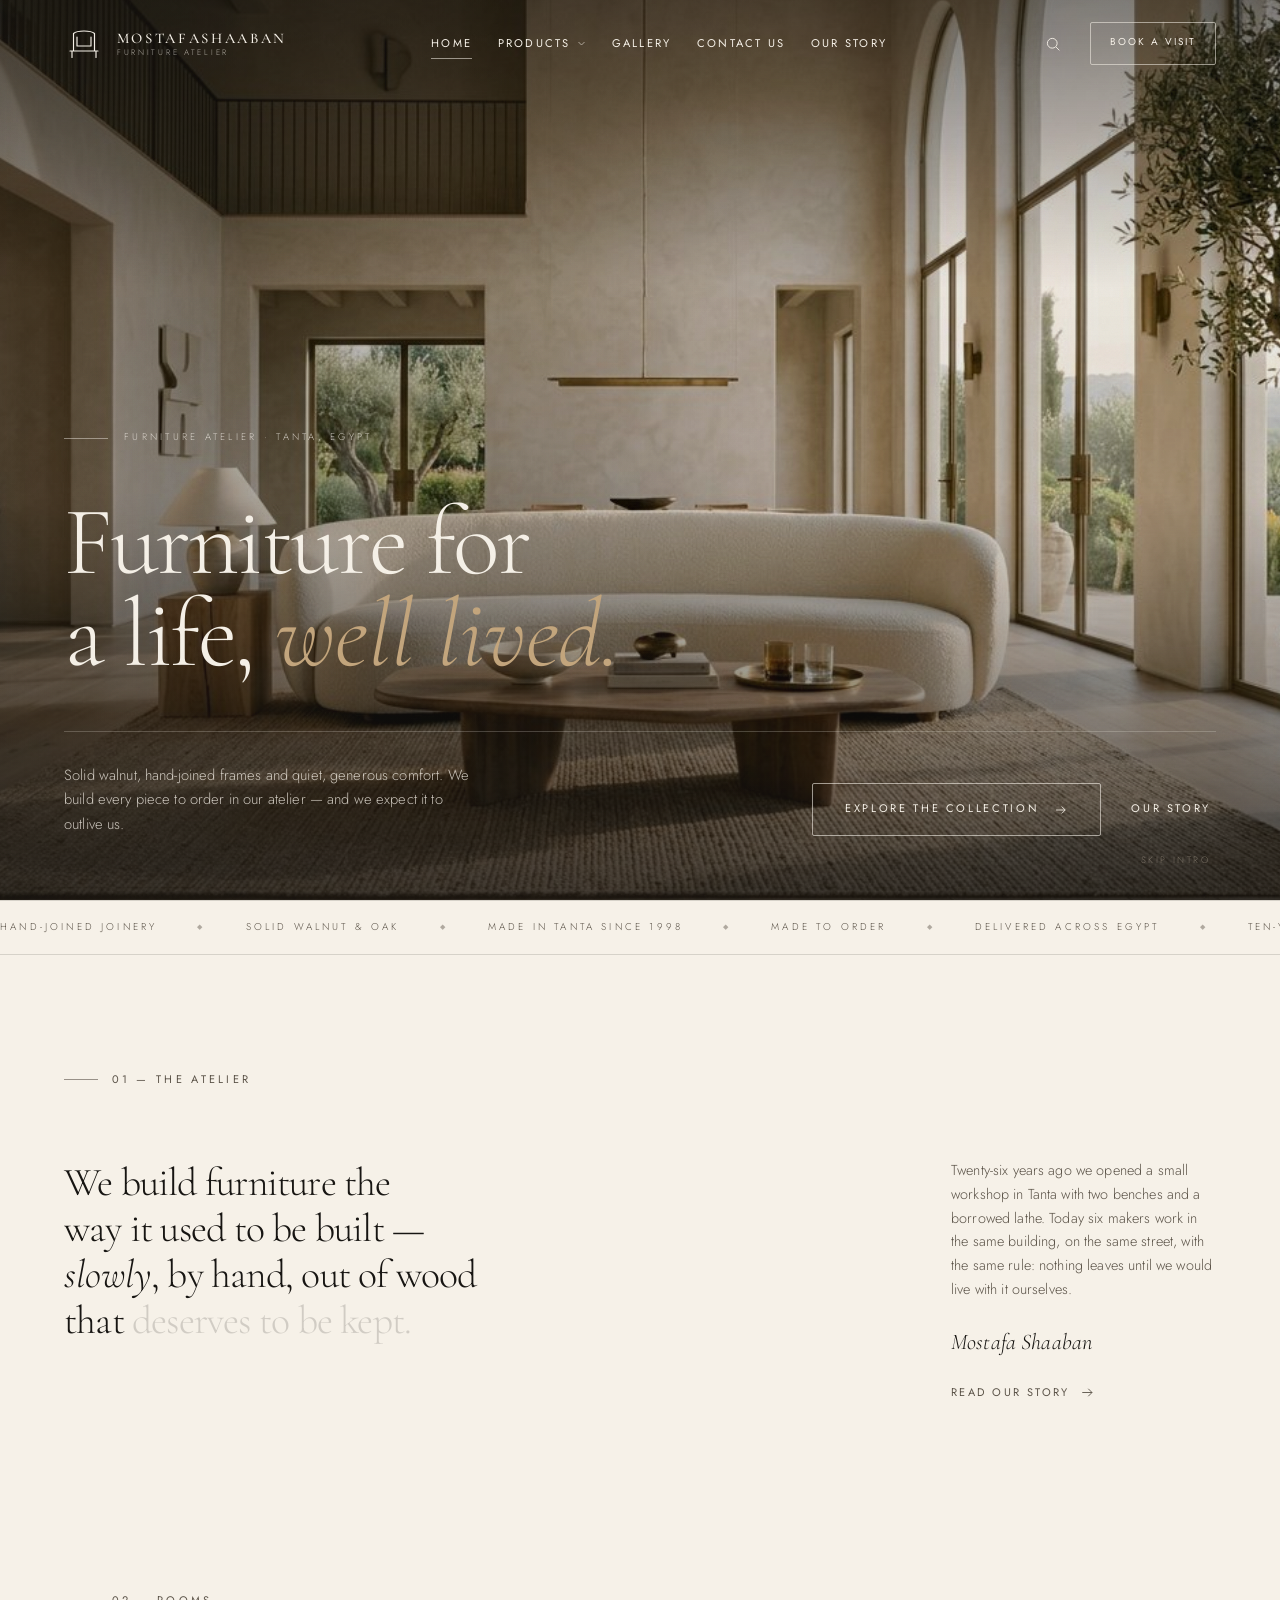
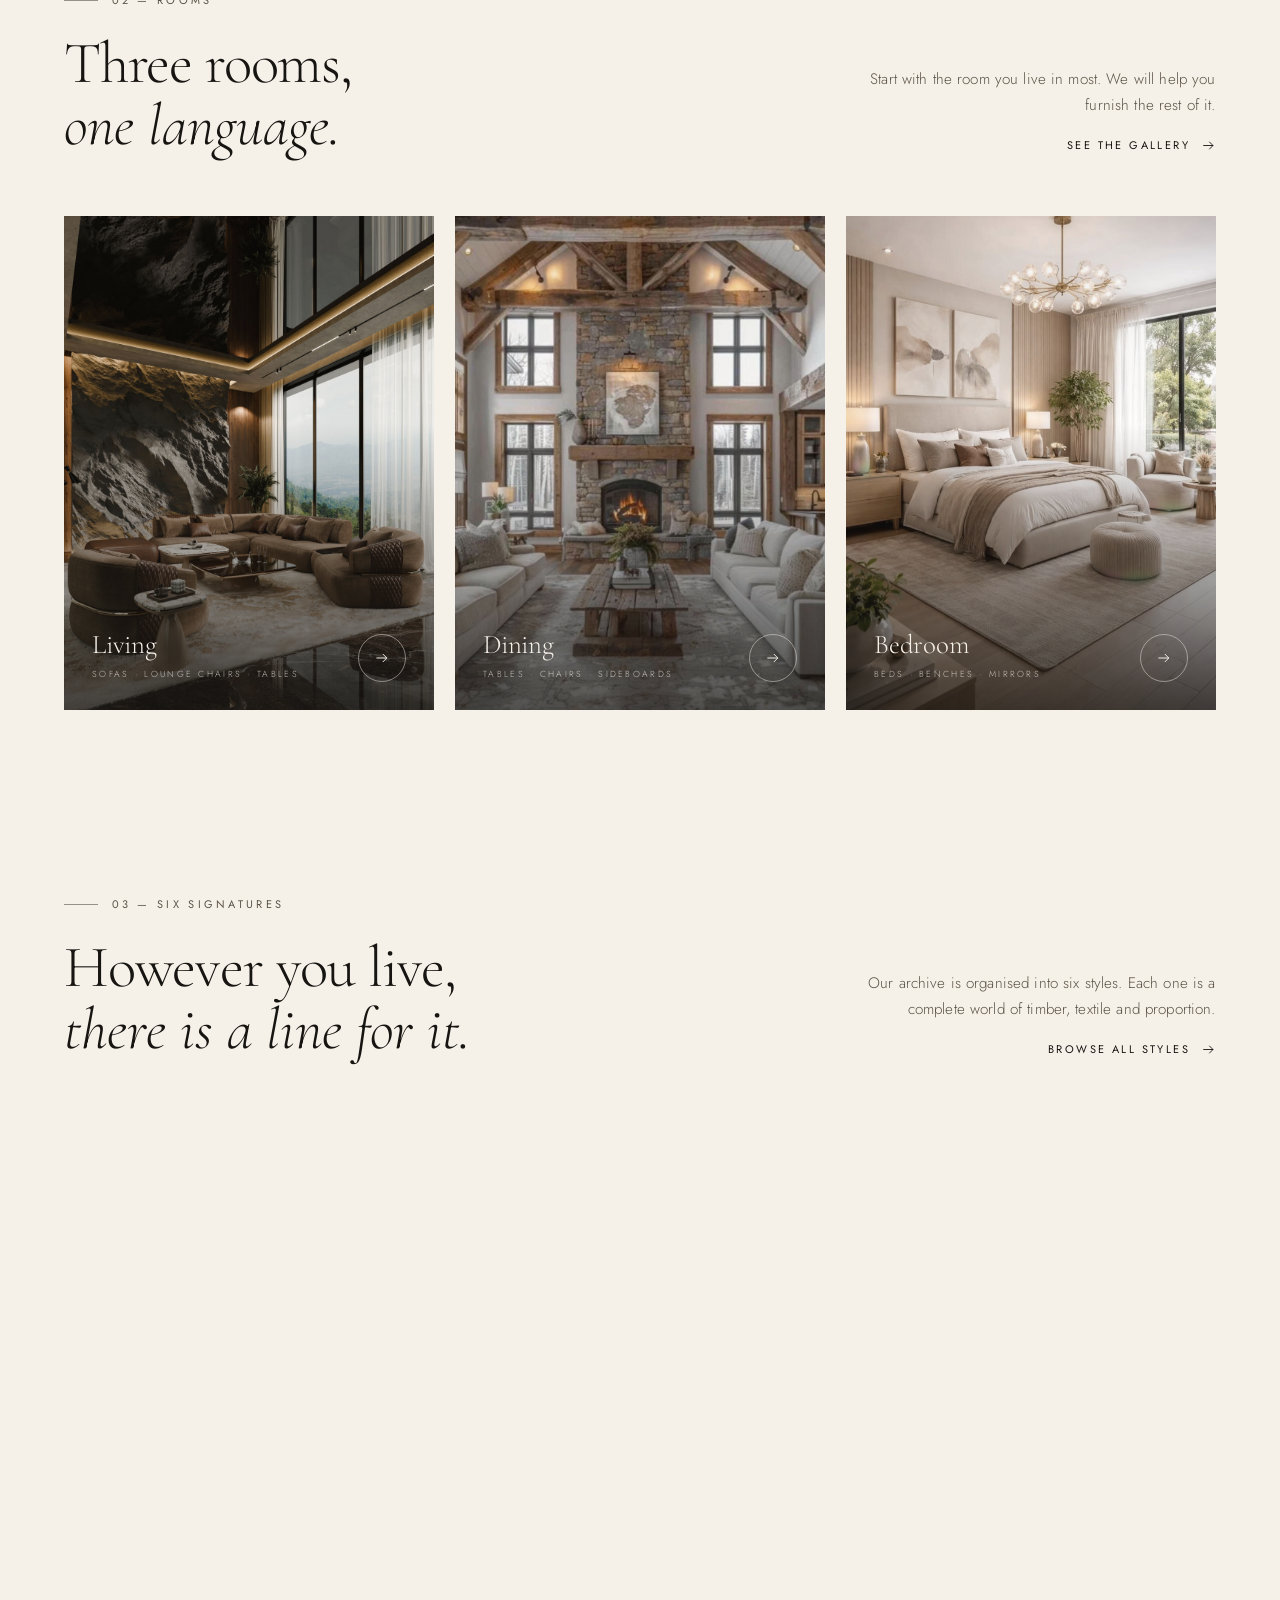
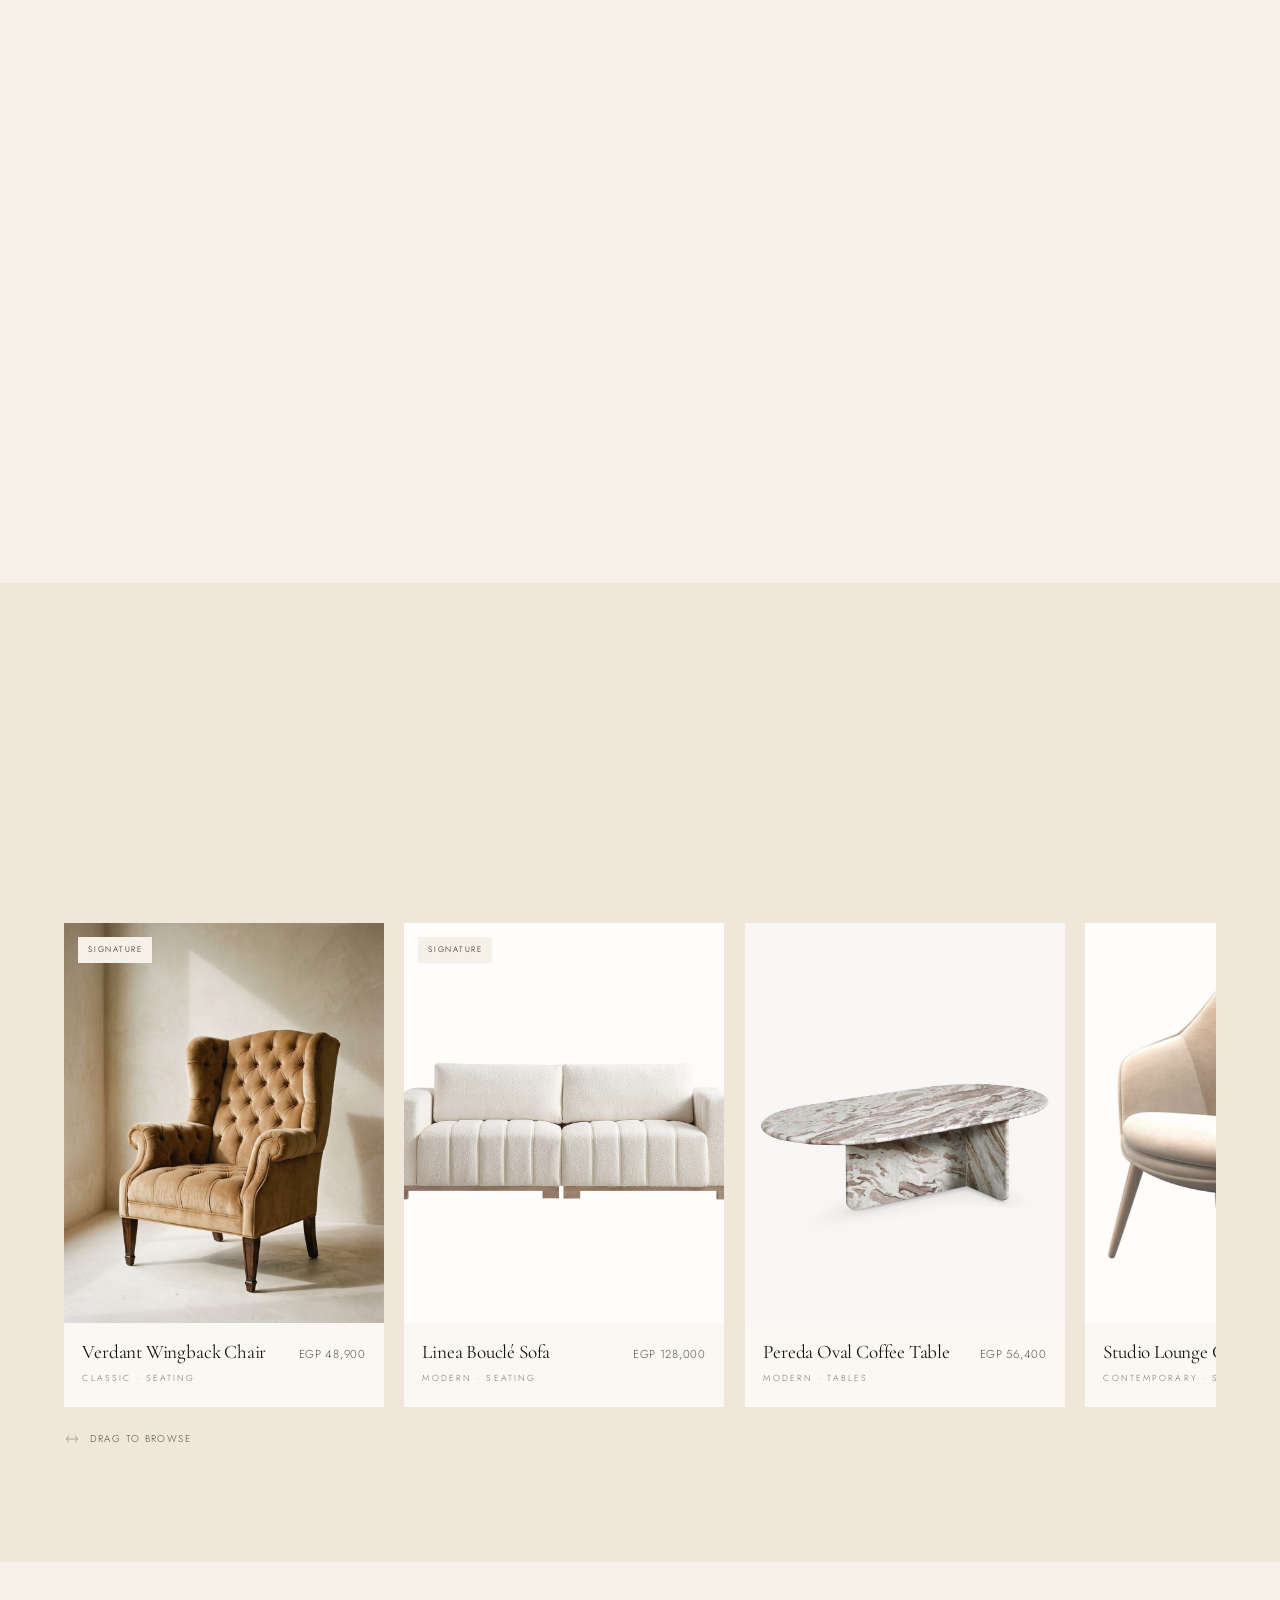
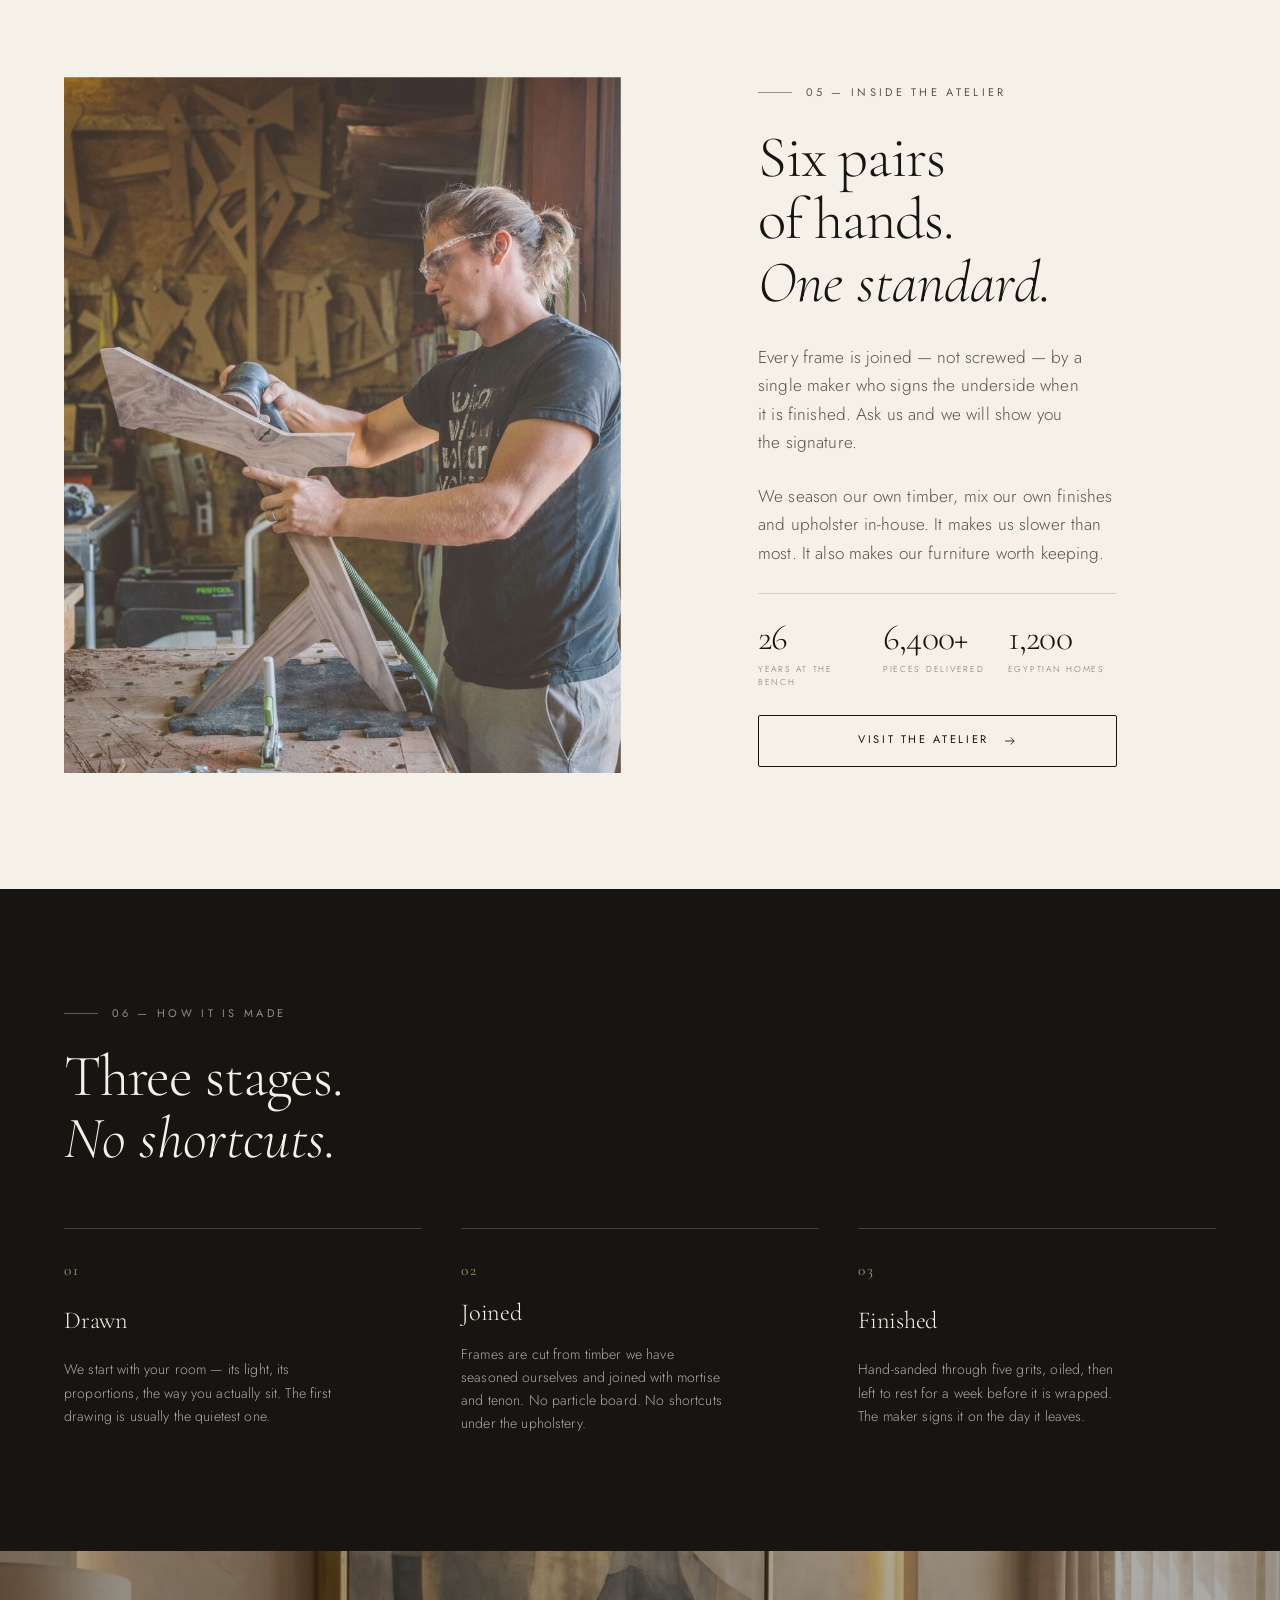
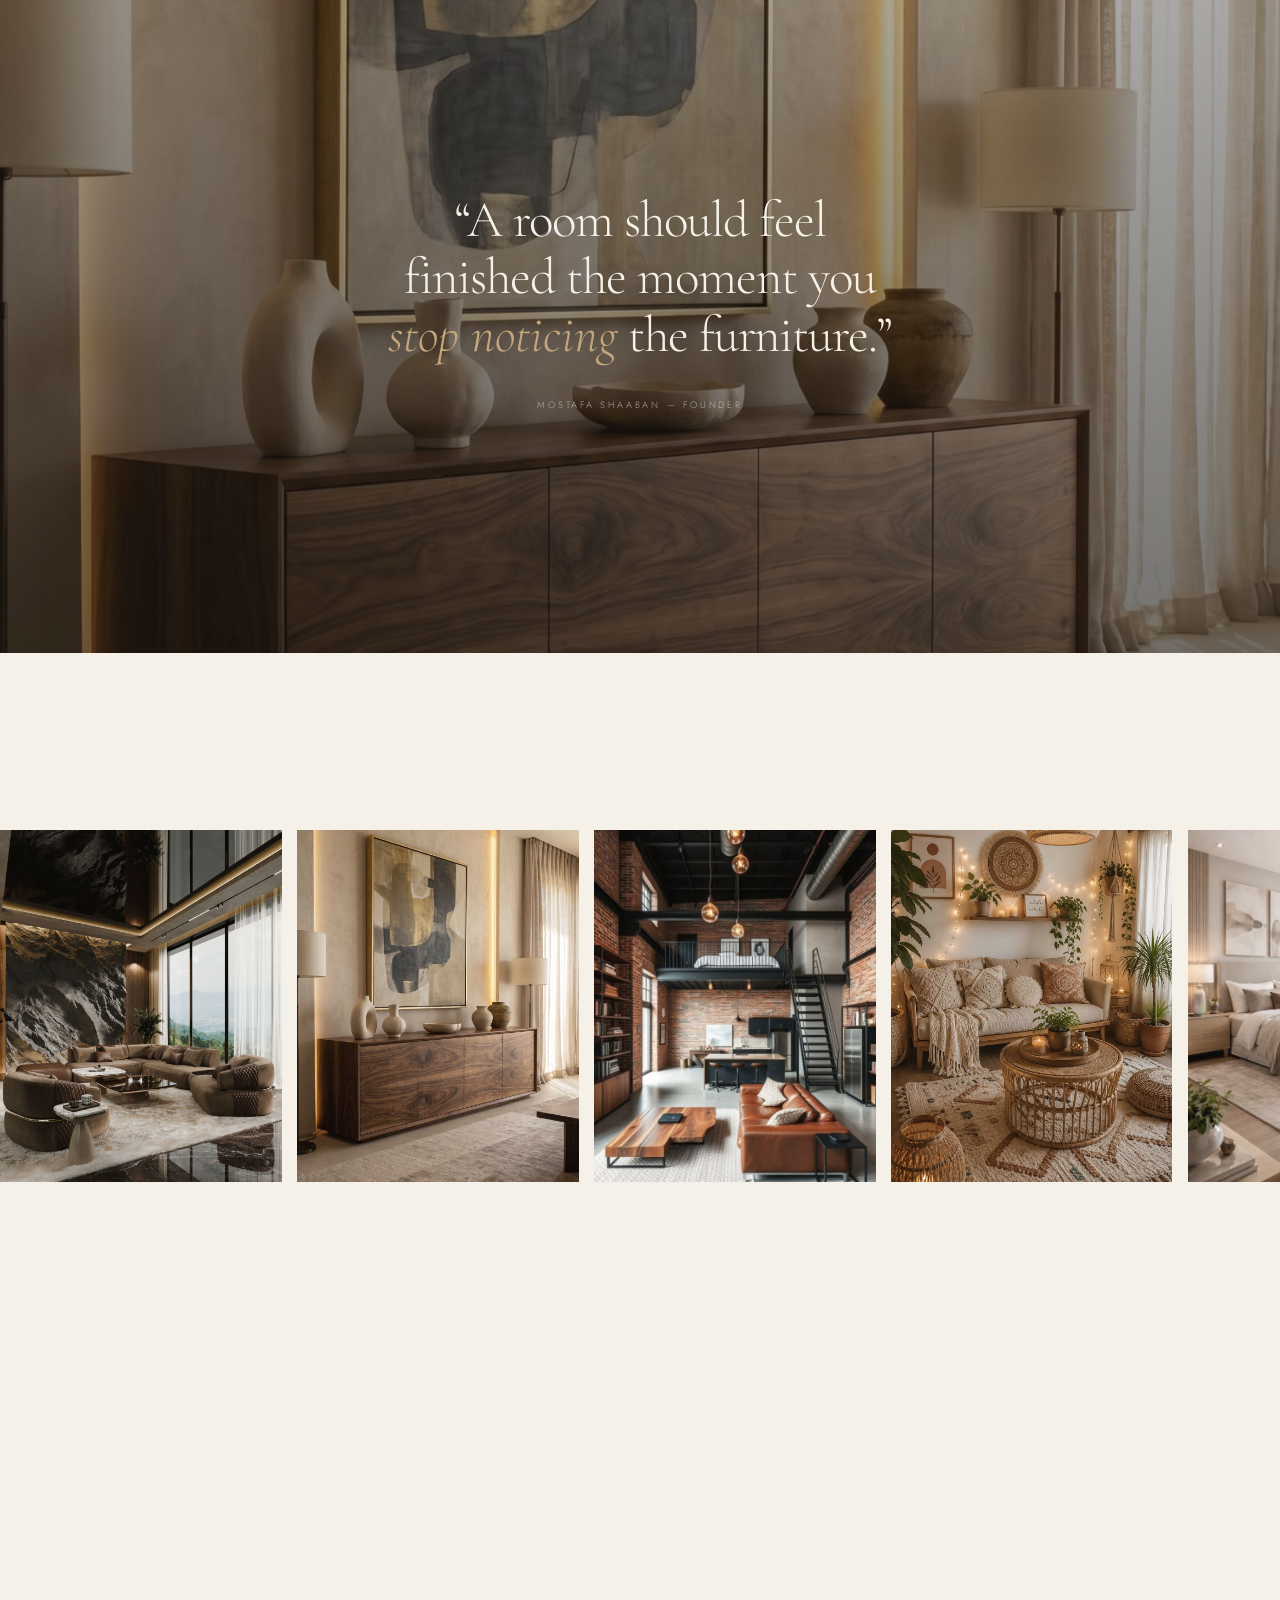
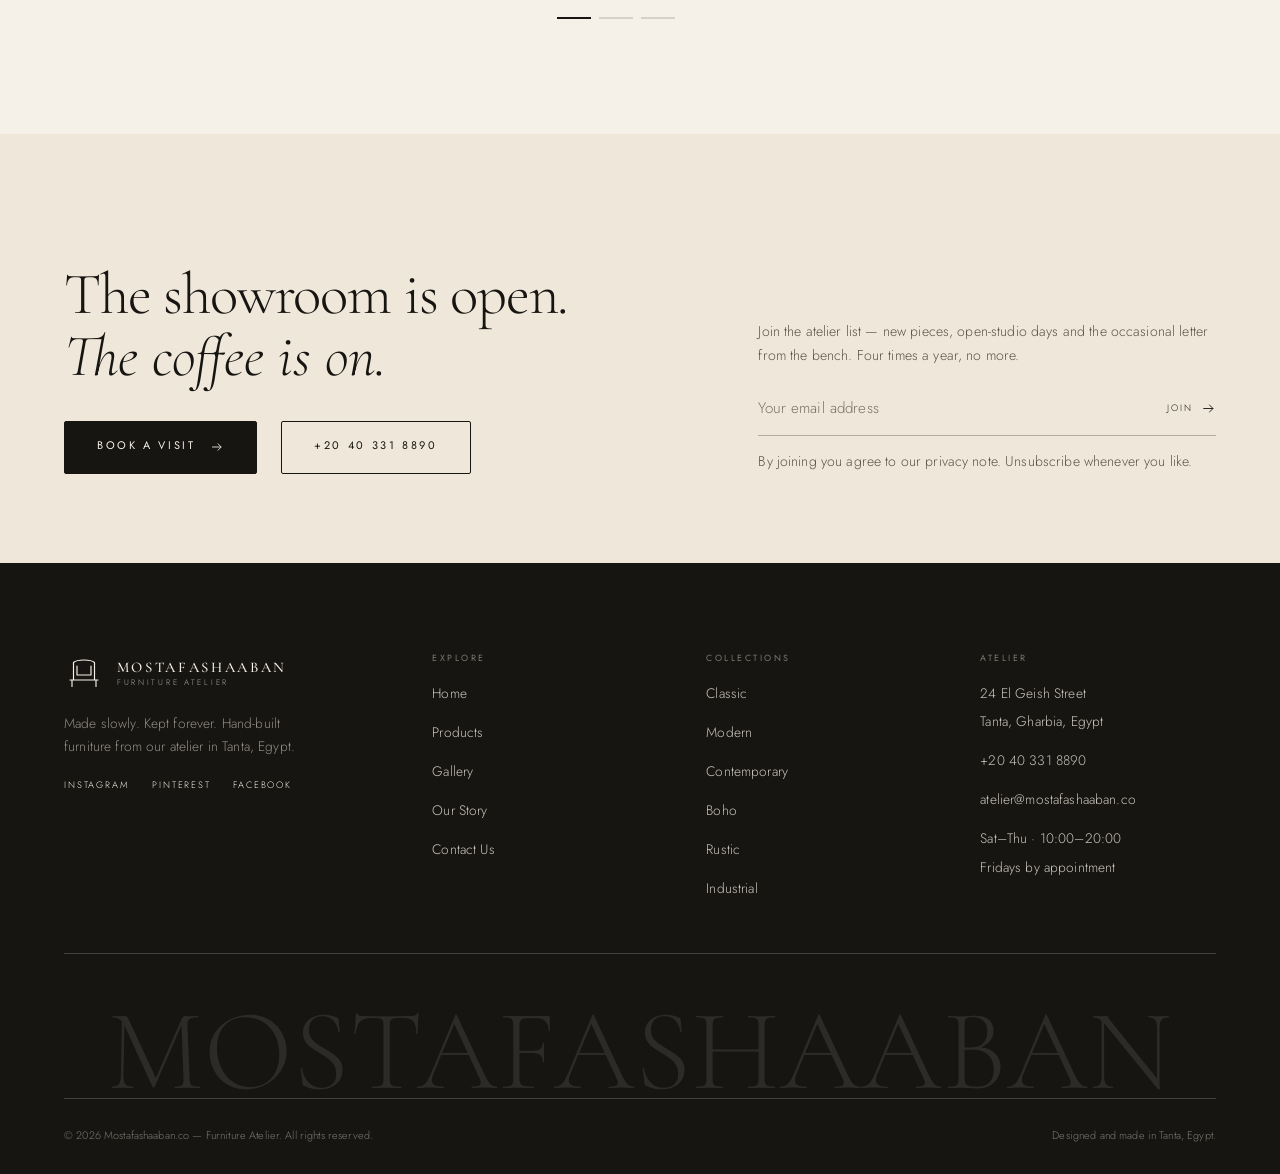
==== index.html @ ceda0581 "Build mostafashaaban.co: luxury furniture atelier site Five pages (home, collection, gallery, story," ====
<!DOCTYPE html>
<html lang="en">
<head>
<meta charset="utf-8">
<meta name="viewport" content="width=device-width, initial-scale=1">
<title>Mostafashaaban.co — Furniture Atelier in Tanta, Egypt</title>
<meta name="description" content="Mostafashaaban.co is a furniture atelier in Tanta, Egypt. Solid walnut, hand-joined frames and quiet, generous comfort — made slowly, kept forever.">
<meta property="og:title" content="Mostafashaaban.co — Furniture Atelier">
<meta property="og:description" content="Made slowly. Kept forever. Hand-built furniture from our atelier in Tanta, Egypt.">
<meta property="og:image" content="assets/img/og-cover.jpg">
<meta name="theme-color" content="#f6f1e8">
<link rel="icon" href="assets/img/favicon.svg" type="image/svg+xml">
<link rel="stylesheet" href="assets/css/fonts.css">
<link rel="stylesheet" href="assets/css/main.css">
<noscript><style>
.intro{display:none!important}
.hero__line>span{transform:none}
.hero__foot,.hero__scroll{opacity:1;transform:none}
[data-reveal],[data-reveal-img]{opacity:1!important;transform:none!important;clip-path:none!important}
[data-reveal-img]>img{clip-path:none!important}
.mobile-menu{display:none!important}
</style></noscript>
</head>
<body data-header="overlay">

<a class="skip-link" href="#main">Skip to content</a>
<div class="grain" aria-hidden="true"></div>
<div class="scroll-progress" aria-hidden="true"></div>

<!-- Opening sequence -->
<div class="intro" id="intro">
  <div class="intro__stage">
    <div class="intro__composition">
      <div class="intro__frame">
        <img src="assets/img/products/verdant-wingback-chair.jpg" alt="" width="1000" height="1250">
      </div>
      <svg class="intro__mark" viewBox="0 0 40 40" aria-hidden="true">
        <path data-draw d="M9.5 9.5c4-3.4 17-3.4 21 0"/>
        <path data-draw d="M9.5 9.5V27M30.5 9.5V27M6 27h28M8 27v6.5M32 27v6.5"/>
        <path data-draw d="M13 13v9h14v-9"/>
      </svg>
      <div class="intro__wordmark">
        <span style="animation-delay:.95s">M</span><span style="animation-delay:1s">O</span><span style="animation-delay:1.05s">S</span><span style="animation-delay:1.1s">T</span><span style="animation-delay:1.15s">A</span><span style="animation-delay:1.2s">F</span><span style="animation-delay:1.25s">A</span><span style="animation-delay:1.3s">&nbsp;</span><span style="animation-delay:1.35s">S</span><span style="animation-delay:1.4s">H</span><span style="animation-delay:1.45s">A</span><span style="animation-delay:1.5s">A</span><span style="animation-delay:1.55s">B</span><span style="animation-delay:1.6s">A</span><span style="animation-delay:1.65s">N</span>
      </div>
      <span class="intro__rule"></span>
      <p class="intro__slogan">Made slowly. Kept forever.</p>
      <p class="intro__meta">Furniture atelier · Est. 1998 · Tanta, Egypt</p>
    </div>
  </div>
  <div class="intro__curtain intro__curtain--l"></div>
  <div class="intro__curtain intro__curtain--r"></div>
  <button class="intro__skip" type="button">Skip intro</button>
</div>

<header class="site-header on-dark" data-header-el>
  <a class="brand" href="index.html" aria-label="Mostafashaaban — home">
    <svg class="brand__mark" viewBox="0 0 40 40" aria-hidden="true">
      <path data-draw d="M9.5 9.5c4-3.4 17-3.4 21 0"/>
      <path data-draw d="M9.5 9.5V27M30.5 9.5V27M6 27h28M8 27v6.5M32 27v6.5"/>
      <path data-draw d="M13 13v9h14v-9"/>
    </svg>
    <span class="brand__text">
      <span class="brand__name">MOSTAFASHAABAN</span>
      <span class="brand__sub">FURNITURE ATELIER</span>
    </span>
  </a>

  <nav class="nav" aria-label="Primary">
    <ul>
      <li class="nav__item"><a class="nav__link u-link u-link--active" href="index.html">Home</a></li>
      <li class="nav__item has-mega">
        <button class="nav__link u-link" type="button" aria-expanded="false" aria-controls="mega-products">
          Products
          <svg viewBox="0 0 12 12" fill="none" stroke="currentColor" stroke-width="1.1" aria-hidden="true"><path d="M2 4l4 4 4-4"/></svg>
        </button>
        <div class="mega" id="mega-products">
          <div class="mega__inner">
            <div class="mega__intro">
              <div>
                <span class="eyebrow">The collection</span>
                <p style="margin-top:1rem">Eighteen pieces, six signatures. Every one of them drawn, joined and finished in our Tanta atelier.</p>
              </div>
              <a class="link-arrow" href="contact.html">Book a studio visit
                <svg viewBox="0 0 20 20" fill="none" stroke="currentColor" stroke-width="1.2" aria-hidden="true"><path d="M3 10h13M11 5l5 5-5 5"/></svg>
              </a>
            </div>
            <div>
              <ul class="mega__list">
                <li><a class="mega__card" href="products.html?style=classic"><span class="mega__thumb"><img src="assets/img/styles/classic.jpg" alt="Classic furniture" loading="lazy" width="768" height="1376"></span><span class="mega__name">Classic <small>01</small></span><span class="mega__d">Inherited proportions</span></a></li>
                <li><a class="mega__card" href="products.html?style=modern"><span class="mega__thumb"><img src="assets/img/styles/modern.jpg" alt="Modern furniture" loading="lazy" width="768" height="1376"></span><span class="mega__name">Modern <small>02</small></span><span class="mega__d">Less, but considered</span></a></li>
                <li><a class="mega__card" href="products.html?style=contemporary"><span class="mega__thumb"><img src="assets/img/styles/contemporary.jpg" alt="Contemporary furniture" loading="lazy" width="768" height="1376"></span><span class="mega__name">Contemporary <small>03</small></span><span class="mega__d">Sculptural and warm</span></a></li>
                <li><a class="mega__card" href="products.html?style=boho"><span class="mega__thumb"><img src="assets/img/styles/boho.jpg" alt="Boho furniture" loading="lazy" width="900" height="506"></span><span class="mega__name">Boho <small>04</small></span><span class="mega__d">Texture and sunlight</span></a></li>
                <li><a class="mega__card" href="products.html?style=rustic"><span class="mega__thumb"><img src="assets/img/styles/rustic.jpg" alt="Rustic furniture" loading="lazy" width="768" height="1376"></span><span class="mega__name">Rustic <small>05</small></span><span class="mega__d">Wood with a memory</span></a></li>
                <li><a class="mega__card" href="products.html?style=industrial"><span class="mega__thumb"><img src="assets/img/styles/industrial.jpg" alt="Industrial furniture" loading="lazy" width="768" height="1376"></span><span class="mega__name">Industrial <small>06</small></span><span class="mega__d">Steel, leather, shadow</span></a></li>
              </ul>
              <a class="mega__all" href="products.html">View the full collection
                <svg viewBox="0 0 20 20" fill="none" stroke="currentColor" stroke-width="1.2" aria-hidden="true"><path d="M6 14L14 6M7 6h7v7"/></svg>
              </a>
            </div>
          </div>
        </div>
      </li>
      <li class="nav__item"><a class="nav__link u-link" href="gallery.html">Gallery</a></li>
      <li class="nav__item"><a class="nav__link u-link" href="contact.html">Contact Us</a></li>
      <li class="nav__item"><a class="nav__link u-link" href="story.html">Our Story</a></li>
    </ul>
  </nav>

  <div class="header__actions">
    <button class="icon-btn" type="button" data-search-open aria-label="Search the atelier (press Control K)">
      <svg viewBox="0 0 24 24" fill="none" stroke="currentColor" stroke-width="1.2" aria-hidden="true"><circle cx="11" cy="11" r="6.5"/><path d="M16 16l4.5 4.5"/></svg>
    </button>
    <a class="btn btn--outline btn--sm" href="contact.html"><span>Book a visit</span></a>
    <button class="burger" type="button" aria-label="Open menu" aria-expanded="false" aria-controls="mobile-menu">
      <span></span><span></span>
    </button>
  </div>
</header>

<div class="mobile-menu" id="mobile-menu">
  <ul class="mobile-menu__list">
    <li class="mobile-menu__item"><a class="mobile-menu__link" href="index.html">Home <small>01</small></a></li>
    <li class="mobile-menu__item">
      <button class="mobile-menu__link" type="button" data-accordion-btn aria-expanded="false">Products
        <svg width="14" height="14" viewBox="0 0 12 12" fill="none" stroke="currentColor" stroke-width="1.1" aria-hidden="true"><path d="M2 4l4 4 4-4"/></svg>
      </button>
      <div class="mobile-menu__sub"><div><ul>
        <li><a href="products.html">All pieces</a></li>
        <li><a href="products.html?style=classic">Classic</a></li>
        <li><a href="products.html?style=modern">Modern</a></li>
        <li><a href="products.html?style=contemporary">Contemporary</a></li>
        <li><a href="products.html?style=boho">Boho</a></li>
        <li><a href="products.html?style=rustic">Rustic</a></li>
        <li><a href="products.html?style=industrial">Industrial</a></li>
      </ul></div></div>
    </li>
    <li class="mobile-menu__item"><a class="mobile-menu__link" href="gallery.html">Gallery <small>03</small></a></li>
    <li class="mobile-menu__item"><a class="mobile-menu__link" href="contact.html">Contact Us <small>04</small></a></li>
    <li class="mobile-menu__item"><a class="mobile-menu__link" href="story.html">Our Story <small>05</small></a></li>
  </ul>
  <div class="mobile-menu__foot">
    <a class="u-link" href="tel:+20403318890">+20 40 331 8890</a>
    <a class="u-link" href="mailto:atelier@mostafashaaban.co">atelier@mostafashaaban.co</a>
    <p>24 El Geish Street, Tanta, Gharbia<br>Sat–Thu · 10:00–20:00</p>
  </div>
</div>

<main id="main">

  <!-- Hero -->
  <section class="hero">
    <div class="hero__media" data-hero-media>
      <img src="assets/img/hero-main.jpg" alt="A curved ivory bouclé sofa, travertine coffee table and olive tree in a sunlit living room" width="1376" height="768" fetchpriority="high">
    </div>
    <div class="hero__scrim" aria-hidden="true"></div>
    <div class="hero__inner container">
      <p class="hero__kicker">Furniture atelier · Tanta, Egypt</p>
      <h1 class="hero__title">
        <span class="hero__line" style="--d:.05s"><span>Furniture for</span></span>
        <span class="hero__line" style="--d:.18s"><span>a life, <em>well lived.</em></span></span>
      </h1>
      <div class="hero__foot">
        <p class="hero__lede">Solid walnut, hand-joined frames and quiet, generous comfort. We build every piece to order in our atelier — and we expect it to outlive us.</p>
        <div class="hero__cta">
          <a class="btn btn--light" href="products.html"><span>Explore the collection</span>
            <svg viewBox="0 0 20 20" fill="none" stroke="currentColor" stroke-width="1.2" aria-hidden="true"><path d="M3 10h13M11 5l5 5-5 5"/></svg>
          </a>
          <a class="btn btn--ghost" href="story.html"><span>Our story</span></a>
        </div>
      </div>
    </div>
    <div class="hero__scroll" aria-hidden="true"><span>Scroll</span><i></i></div>
  </section>

  <!-- Marquee -->
  <div class="marquee" aria-hidden="true">
    <div class="marquee__track">
      <span class="marquee__item">Hand-joined joinery</span>
      <span class="marquee__item">Solid walnut &amp; oak</span>
      <span class="marquee__item">Made in Tanta since 1998</span>
      <span class="marquee__item">Made to order</span>
      <span class="marquee__item">Delivered across Egypt</span>
      <span class="marquee__item">Ten-year frame warranty</span>
      <span class="marquee__item">Hand-joined joinery</span>
      <span class="marquee__item">Solid walnut &amp; oak</span>
      <span class="marquee__item">Made in Tanta since 1998</span>
      <span class="marquee__item">Made to order</span>
      <span class="marquee__item">Delivered across Egypt</span>
      <span class="marquee__item">Ten-year frame warranty</span>
    </div>
    <div class="marquee__track" aria-hidden="true">
      <span class="marquee__item">Hand-joined joinery</span>
      <span class="marquee__item">Solid walnut &amp; oak</span>
      <span class="marquee__item">Made in Tanta since 1998</span>
      <span class="marquee__item">Made to order</span>
      <span class="marquee__item">Delivered across Egypt</span>
      <span class="marquee__item">Ten-year frame warranty</span>
      <span class="marquee__item">Hand-joined joinery</span>
      <span class="marquee__item">Solid walnut &amp; oak</span>
      <span class="marquee__item">Made in Tanta since 1998</span>
      <span class="marquee__item">Made to order</span>
      <span class="marquee__item">Delivered across Egypt</span>
      <span class="marquee__item">Ten-year frame warranty</span>
    </div>
  </div>

  <!-- Manifesto -->
  <section class="section manifesto">
    <div class="container grid-12">
      <p class="eyebrow manifesto__eyebrow" data-reveal>01 — The atelier</p>
      <h2 class="manifesto__statement" data-scrub>We build furniture the way it used to be built — <em>slowly</em>, by hand, out of wood that deserves to be kept.</h2>
      <div class="manifesto__aside" data-reveal="right">
        <p>Twenty-six years ago we opened a small workshop in Tanta with two benches and a borrowed lathe. Today six makers work in the same building, on the same street, with the same rule: nothing leaves until we would live with it ourselves.</p>
        <p class="signature">Mostafa Shaaban</p>
        <a class="link-arrow" href="story.html">Read our story
          <svg viewBox="0 0 20 20" fill="none" stroke="currentColor" stroke-width="1.2" aria-hidden="true"><path d="M3 10h13M11 5l5 5-5 5"/></svg>
        </a>
      </div>
    </div>
  </section>

  <!-- Rooms -->
  <section class="section section--tight">
    <div class="container">
      <div class="section-head">
        <div class="section-head__title">
          <p class="eyebrow" data-reveal>02 — Rooms</p>
          <h2 class="display" data-reveal style="--delay:.05s">Three rooms,<br><em>one language.</em></h2>
        </div>
        <div class="section-head__aside" data-reveal="right">
          <p class="lede" style="font-size:.95rem">Start with the room you live in most. We will help you furnish the rest of it.</p>
          <a class="link-arrow" href="gallery.html">See the gallery
            <svg viewBox="0 0 20 20" fill="none" stroke="currentColor" stroke-width="1.2" aria-hidden="true"><path d="M3 10h13M11 5l5 5-5 5"/></svg>
          </a>
        </div>
      </div>

      <div class="rooms">
        <a class="room-card" href="products.html?style=modern" data-reveal>
          <div class="room-card__media"><img src="assets/img/gallery/the-nil-suite.jpg" alt="A quiet living room with a curved sofa and warm neutrals" loading="lazy" width="1200" height="1600"></div>
          <div class="room-card__body">
            <div>
              <h3 class="room-card__title">Living</h3>
              <p class="room-card__meta">Sofas · Lounge chairs · Tables</p>
            </div>
            <span class="room-card__go"><svg viewBox="0 0 20 20" fill="none" stroke="currentColor" stroke-width="1.2" aria-hidden="true"><path d="M3 10h13M11 5l5 5-5 5"/></svg></span>
          </div>
        </a>
        <a class="room-card" href="products.html?style=rustic" data-reveal style="--delay:.08s">
          <div class="room-card__media"><img src="assets/img/gallery/farmhouse-dining.jpg" alt="A rustic dining room with a long oak table" loading="lazy" width="1200" height="1600"></div>
          <div class="room-card__body">
            <div>
              <h3 class="room-card__title">Dining</h3>
              <p class="room-card__meta">Tables · Chairs · Sideboards</p>
            </div>
            <span class="room-card__go"><svg viewBox="0 0 20 20" fill="none" stroke="currentColor" stroke-width="1.2" aria-hidden="true"><path d="M3 10h13M11 5l5 5-5 5"/></svg></span>
          </div>
        </a>
        <a class="room-card" href="products.html?style=contemporary" data-reveal style="--delay:.16s">
          <div class="room-card__media"><img src="assets/img/gallery/linen-bedroom.jpg" alt="A serene bedroom in linen and stone tones" loading="lazy" width="1200" height="1600"></div>
          <div class="room-card__body">
            <div>
              <h3 class="room-card__title">Bedroom</h3>
              <p class="room-card__meta">Beds · Benches · Mirrors</p>
            </div>
            <span class="room-card__go"><svg viewBox="0 0 20 20" fill="none" stroke="currentColor" stroke-width="1.2" aria-hidden="true"><path d="M3 10h13M11 5l5 5-5 5"/></svg></span>
          </div>
        </a>
      </div>
    </div>
  </section>

  <!-- Styles -->
  <section class="section" id="styles">
    <div class="container">
      <div class="section-head">
        <div class="section-head__title">
          <p class="eyebrow" data-reveal>03 — Six signatures</p>
          <h2 class="display" data-reveal style="--delay:.05s">However you live,<br><em>there is a line for it.</em></h2>
        </div>
        <div class="section-head__aside" data-reveal="right">
          <p class="lede" style="font-size:.95rem">Our archive is organised into six styles. Each one is a complete world of timber, textile and proportion.</p>
          <a class="link-arrow" href="products.html">Browse all styles
            <svg viewBox="0 0 20 20" fill="none" stroke="currentColor" stroke-width="1.2" aria-hidden="true"><path d="M3 10h13M11 5l5 5-5 5"/></svg>
          </a>
        </div>
      </div>

      <div class="styles-grid" id="styles-grid">
        <a class="style-card" href="products.html?style=classic" data-reveal>
          <span class="style-card__media"><img src="assets/img/styles/classic.jpg" alt="Classic style interior" loading="lazy" width="768" height="1376"></span>
          <span class="style-card__num">01</span>
          <span class="style-card__body">
            <span class="style-card__name">Classic</span>
            <span class="style-card__desc">Fluted walnut, buttoned velvet and Georgian proportion — quietly brought up to date.</span>
          </span>
          <span class="style-card__arrow"><svg viewBox="0 0 20 20" fill="none" stroke="currentColor" stroke-width="1.2" aria-hidden="true"><path d="M6 14L14 6M7 6h7v7"/></svg></span>
        </a>
        <a class="style-card" href="products.html?style=modern" data-reveal style="--delay:.06s">
          <span class="style-card__media"><img src="assets/img/styles/modern.jpg" alt="Modern style interior" loading="lazy" width="768" height="1376"></span>
          <span class="style-card__num">02</span>
          <span class="style-card__body">
            <span class="style-card__name">Modern</span>
            <span class="style-card__desc">Clean shells and honest materials, arranged with an almost architectural sense of rest.</span>
          </span>
          <span class="style-card__arrow"><svg viewBox="0 0 20 20" fill="none" stroke="currentColor" stroke-width="1.2" aria-hidden="true"><path d="M6 14L14 6M7 6h7v7"/></svg></span>
        </a>
        <a class="style-card" href="products.html?style=contemporary" data-reveal style="--delay:.12s">
          <span class="style-card__media"><img src="assets/img/styles/contemporary.jpg" alt="Contemporary style interior" loading="lazy" width="768" height="1376"></span>
          <span class="style-card__num">03</span>
          <span class="style-card__body">
            <span class="style-card__name">Contemporary</span>
            <span class="style-card__desc">Soft curves, stone and brushed brass, shaped by the way light moves through a room.</span>
          </span>
          <span class="style-card__arrow"><svg viewBox="0 0 20 20" fill="none" stroke="currentColor" stroke-width="1.2" aria-hidden="true"><path d="M6 14L14 6M7 6h7v7"/></svg></span>
        </a>
        <a class="style-card" href="products.html?style=boho" data-reveal>
          <span class="style-card__media"><img src="assets/img/styles/boho.jpg" alt="Boho style interior" loading="lazy" width="900" height="506"></span>
          <span class="style-card__num">04</span>
          <span class="style-card__body">
            <span class="style-card__name">Boho</span>
            <span class="style-card__desc">Hand-woven cane, layered wool and the relaxed luxury of things made by hand.</span>
          </span>
          <span class="style-card__arrow"><svg viewBox="0 0 20 20" fill="none" stroke="currentColor" stroke-width="1.2" aria-hidden="true"><path d="M6 14L14 6M7 6h7v7"/></svg></span>
        </a>
        <a class="style-card" href="products.html?style=rustic" data-reveal style="--delay:.06s">
          <span class="style-card__media"><img src="assets/img/styles/rustic.jpg" alt="Rustic style interior" loading="lazy" width="768" height="1376"></span>
          <span class="style-card__num">05</span>
          <span class="style-card__body">
            <span class="style-card__name">Rustic</span>
            <span class="style-card__desc">Live edges, stone walls and timber that keeps the marks of its own long history.</span>
          </span>
          <span class="style-card__arrow"><svg viewBox="0 0 20 20" fill="none" stroke="currentColor" stroke-width="1.2" aria-hidden="true"><path d="M6 14L14 6M7 6h7v7"/></svg></span>
        </a>
        <a class="style-card" href="products.html?style=industrial" data-reveal style="--delay:.12s">
          <span class="style-card__media"><img src="assets/img/styles/industrial.jpg" alt="Industrial style interior" loading="lazy" width="768" height="1376"></span>
          <span class="style-card__num">06</span>
          <span class="style-card__body">
            <span class="style-card__name">Industrial</span>
            <span class="style-card__desc">Blackened steel and full-grain leather, softened for the way we live now.</span>
          </span>
          <span class="style-card__arrow"><svg viewBox="0 0 20 20" fill="none" stroke="currentColor" stroke-width="1.2" aria-hidden="true"><path d="M6 14L14 6M7 6h7v7"/></svg></span>
        </a>
      </div>
    </div>
  </section>

  <!-- Signature pieces -->
  <section class="section section--paper2">
    <div class="container">
      <div class="section-head">
        <div class="section-head__title">
          <p class="eyebrow" data-reveal>04 — Signature pieces</p>
          <h2 class="display" data-reveal style="--delay:.05s">The ones people<br><em>ask for twice.</em></h2>
        </div>
        <div class="section-head__aside" data-reveal="right">
          <p class="lede" style="font-size:.95rem">Six pieces our clients keep coming back to. Drag to explore, or open a piece for its story and dimensions.</p>
          <a class="link-arrow" href="products.html">All eighteen pieces
            <svg viewBox="0 0 20 20" fill="none" stroke="currentColor" stroke-width="1.2" aria-hidden="true"><path d="M3 10h13M11 5l5 5-5 5"/></svg>
          </a>
        </div>
      </div>

      <div class="scroller" id="featured-track" aria-label="Signature pieces"></div>
      <div class="scroller__hint small muted" style="margin-top:1rem;display:flex;align-items:center;gap:.6rem">
        <svg width="16" height="16" viewBox="0 0 20 20" fill="none" stroke="currentColor" stroke-width="1.1" aria-hidden="true" style="opacity:.5"><path d="M3 10h14M6 6l-3 4 3 4M14 6l3 4-3 4"/></svg>
        Drag to browse
      </div>
    </div>
  </section>

  <!-- Atelier split -->
  <section class="section">
    <div class="container split">
      <div class="split__media" data-reveal-img>
        <img src="assets/img/editorial/atelier.jpg" alt="Craftsmen working at benches in the Mostafashaaban furniture atelier" loading="lazy" width="1600" height="1100">
      </div>
      <div class="split__body">
        <p class="eyebrow" data-reveal>05 — Inside the atelier</p>
        <h2 class="display" data-reveal style="--delay:.05s">Six pairs of hands. <em>One standard.</em></h2>
        <p data-reveal style="--delay:.1s">Every frame is joined — not screwed — by a single maker who signs the underside when it is finished. Ask us and we will show you the signature.</p>
        <p data-reveal style="--delay:.14s">We season our own timber, mix our own finishes and upholster in-house. It makes us slower than most. It also makes our furniture worth keeping.</p>
        <div class="stats" data-reveal style="--delay:.18s">
          <div><div class="stat__num"><span data-count="26">0</span></div><div class="stat__label">Years at the bench</div></div>
          <div><div class="stat__num"><span data-count="6400" data-suffix="+">0</span></div><div class="stat__label">Pieces delivered</div></div>
          <div><div class="stat__num"><span data-count="1200">0</span></div><div class="stat__label">Egyptian homes</div></div>
        </div>
        <a class="btn btn--outline" href="story.html"><span>Visit the atelier</span>
          <svg viewBox="0 0 20 20" fill="none" stroke="currentColor" stroke-width="1.2" aria-hidden="true"><path d="M3 10h13M11 5l5 5-5 5"/></svg>
        </a>
      </div>
    </div>
  </section>

  <!-- Process -->
  <section class="section section--ink">
    <div class="container">
      <div class="section-head">
        <div class="section-head__title">
          <p class="eyebrow" data-reveal style="color:rgba(246,241,232,.55)">06 — How it is made</p>
          <h2 class="display" data-reveal style="--delay:.05s">Three stages.<br><em>No shortcuts.</em></h2>
        </div>
      </div>
      <div class="process">
        <div class="process__item" data-reveal>
          <span class="process__num">01</span>
          <h3 class="process__title">Drawn</h3>
          <p class="process__text">We start with your room — its light, its proportions, the way you actually sit. The first drawing is usually the quietest one.</p>
        </div>
        <div class="process__item" data-reveal style="--delay:.08s">
          <span class="process__num">02</span>
          <h3 class="process__title">Joined</h3>
          <p class="process__text">Frames are cut from timber we have seasoned ourselves and joined with mortise and tenon. No particle board. No shortcuts under the upholstery.</p>
        </div>
        <div class="process__item" data-reveal style="--delay:.16s">
          <span class="process__num">03</span>
          <h3 class="process__title">Finished</h3>
          <p class="process__text">Hand-sanded through five grits, oiled, then left to rest for a week before it is wrapped. The maker signs it on the day it leaves.</p>
        </div>
      </div>
    </div>
  </section>

  <!-- Editorial quote -->
  <section class="editorial">
    <div class="editorial__media">
      <img src="assets/img/editorial/campaign.jpg" alt="A composed living room in the Mostafashaaban style" data-parallax="0.12" loading="lazy" width="1600" height="1200">
    </div>
    <div class="container center">
      <blockquote class="editorial__quote" data-reveal>“A room should feel finished the moment you <em>stop noticing</em> the furniture.”</blockquote>
      <p class="editorial__by" data-reveal style="--delay:.1s">Mostafa Shaaban — founder</p>
    </div>
  </section>

  <!-- Gallery strip -->
  <section class="gallery-strip">
    <div class="container gallery-strip__head">
      <div>
        <p class="eyebrow" data-reveal>07 — In the field</p>
        <h2 class="display" data-reveal style="--delay:.05s;font-size:clamp(1.8rem,3vw,2.6rem);margin-top:1rem">Rooms we have furnished</h2>
      </div>
      <a class="link-arrow" href="gallery.html" data-reveal>Open the gallery
        <svg viewBox="0 0 20 20" fill="none" stroke="currentColor" stroke-width="1.2" aria-hidden="true"><path d="M3 10h13M11 5l5 5-5 5"/></svg>
      </a>
    </div>
    <div class="gallery-strip__track">
      <div class="gallery-strip__item"><img src="assets/img/gallery/the-nil-suite.jpg" alt="The Nile Suite" loading="lazy"></div>
      <div class="gallery-strip__item"><img src="assets/img/gallery/walnut-salon.jpg" alt="Walnut Salon" loading="lazy"></div>
      <div class="gallery-strip__item"><img src="assets/img/gallery/downtown-loft.jpg" alt="Downtown Loft" loading="lazy"></div>
      <div class="gallery-strip__item"><img src="assets/img/gallery/souk-house.jpg" alt="Souk House" loading="lazy"></div>
      <div class="gallery-strip__item"><img src="assets/img/gallery/linen-bedroom.jpg" alt="Linen Bedroom" loading="lazy"></div>
      <div class="gallery-strip__item"><img src="assets/img/gallery/marble-apartment.jpg" alt="Marble Apartment" loading="lazy"></div>
      <div class="gallery-strip__item"><img src="assets/img/gallery/the-nil-suite.jpg" alt="" aria-hidden="true" loading="lazy"></div>
      <div class="gallery-strip__item"><img src="assets/img/gallery/walnut-salon.jpg" alt="" aria-hidden="true" loading="lazy"></div>
      <div class="gallery-strip__item"><img src="assets/img/gallery/downtown-loft.jpg" alt="" aria-hidden="true" loading="lazy"></div>
      <div class="gallery-strip__item"><img src="assets/img/gallery/souk-house.jpg" alt="" aria-hidden="true" loading="lazy"></div>
      <div class="gallery-strip__item"><img src="assets/img/gallery/linen-bedroom.jpg" alt="" aria-hidden="true" loading="lazy"></div>
      <div class="gallery-strip__item"><img src="assets/img/gallery/marble-apartment.jpg" alt="" aria-hidden="true" loading="lazy"></div>
    </div>
  </section>

  <!-- Testimonials -->
  <section class="section testimonials">
    <div class="container grid-12">
      <div class="testimonials__aside">
        <p class="eyebrow" data-reveal>08 — In their words</p>
        <h2 class="display" data-reveal style="--delay:.05s;margin-top:1rem">Kept<br><em>for years.</em></h2>
      </div>
      <div class="testimonials__body">
        <div class="quotes" data-reveal="right">
          <figure class="quote is-active">
            <blockquote class="quote__text">“They measured the room three times and the sofa arrived on the exact millimetre. Two years later it still feels like the first week.”</blockquote>
            <figcaption class="quote__by">Nour &amp; Karim — Zamalek</figcaption>
          </figure>
          <figure class="quote">
            <blockquote class="quote__text">“We asked for a table long enough for eleven people and warm enough that nobody wants to leave it. That is precisely what we got.”</blockquote>
            <figcaption class="quote__by">Layla Farid — Sheikh Zayed</figcaption>
          </figure>
          <figure class="quote">
            <blockquote class="quote__text">“The atelier let us sit in the workshop while the frame was being joined. You do not forget who made your furniture after that.”</blockquote>
            <figcaption class="quote__by">Omar H. — Garden City</figcaption>
          </figure>
        </div>
        <div class="quotes__nav" aria-label="Testimonials"></div>
      </div>
    </div>
  </section>

  <!-- Visit / newsletter -->
  <section class="visit">
    <div class="container visit__grid">
      <div class="visit__title">
        <p class="eyebrow" data-reveal>09 — Come and sit</p>
        <h2 class="display" data-reveal style="--delay:.05s">The showroom is open.<br><em>The coffee is on.</em></h2>
        <div class="link-row" style="margin-top:2rem" data-reveal>
          <a class="btn btn--solid" href="contact.html"><span>Book a visit</span>
            <svg viewBox="0 0 20 20" fill="none" stroke="currentColor" stroke-width="1.2" aria-hidden="true"><path d="M3 10h13M11 5l5 5-5 5"/></svg>
          </a>
          <a class="btn btn--outline" href="tel:+20403318890"><span>+20 40 331 8890</span></a>
        </div>
      </div>
      <form class="visit__form" data-newsletter>
        <p>Join the atelier list — new pieces, open-studio days and the occasional letter from the bench. Four times a year, no more.</p>
        <div class="field-inline">
          <input type="email" placeholder="Your email address" aria-label="Your email address" required>
          <button type="submit">Join
            <svg viewBox="0 0 20 20" fill="none" stroke="currentColor" stroke-width="1.2" aria-hidden="true"><path d="M3 10h13M11 5l5 5-5 5"/></svg>
          </button>
        </div>
        <p class="form-note">By joining you agree to our privacy note. Unsubscribe whenever you like.</p>
      </form>
    </div>
  </section>

</main>

<footer class="site-footer">
  <div class="container">
    <div class="footer__top">
      <div class="footer__brand">
        <a class="brand" href="index.html">
          <svg class="brand__mark" viewBox="0 0 40 40" aria-hidden="true">
            <path data-draw d="M9.5 9.5c4-3.4 17-3.4 21 0"/>
            <path data-draw d="M9.5 9.5V27M30.5 9.5V27M6 27h28M8 27v6.5M32 27v6.5"/>
            <path data-draw d="M13 13v9h14v-9"/>
          </svg>
          <span class="brand__text">
            <span class="brand__name">MOSTAFASHAABAN</span>
            <span class="brand__sub">FURNITURE ATELIER</span>
          </span>
        </a>
        <p>Made slowly. Kept forever. Hand-built furniture from our atelier in Tanta, Egypt.</p>
        <div class="footer__socials">
          <a class="u-link" href="#" aria-label="Instagram">Instagram</a>
          <a class="u-link" href="#" aria-label="Pinterest">Pinterest</a>
          <a class="u-link" href="#" aria-label="Facebook">Facebook</a>
        </div>
      </div>
      <div class="footer__col">
        <h4>Explore</h4>
        <ul>
          <li><a class="u-link" href="index.html">Home</a></li>
          <li><a class="u-link" href="products.html">Products</a></li>
          <li><a class="u-link" href="gallery.html">Gallery</a></li>
          <li><a class="u-link" href="story.html">Our Story</a></li>
          <li><a class="u-link" href="contact.html">Contact Us</a></li>
        </ul>
      </div>
      <div class="footer__col">
        <h4>Collections</h4>
        <ul>
          <li><a class="u-link" href="products.html?style=classic">Classic</a></li>
          <li><a class="u-link" href="products.html?style=modern">Modern</a></li>
          <li><a class="u-link" href="products.html?style=contemporary">Contemporary</a></li>
          <li><a class="u-link" href="products.html?style=boho">Boho</a></li>
          <li><a class="u-link" href="products.html?style=rustic">Rustic</a></li>
          <li><a class="u-link" href="products.html?style=industrial">Industrial</a></li>
        </ul>
      </div>
      <div class="footer__col footer__col--contact">
        <h4>Atelier</h4>
        <ul>
          <li><span>24 El Geish Street<br>Tanta, Gharbia, Egypt</span></li>
          <li><a class="u-link" href="tel:+20403318890">+20 40 331 8890</a></li>
          <li><a class="u-link" href="mailto:atelier@mostafashaaban.co">atelier@mostafashaaban.co</a></li>
          <li><span>Sat–Thu · 10:00–20:00<br>Fridays by appointment</span></li>
        </ul>
      </div>
    </div>
    <div class="footer__wordmark" aria-hidden="true">MOSTAFASHAABAN</div>
    <div class="footer__bottom">
      <span>© <span data-year>2026</span> Mostafashaaban.co — Furniture Atelier. All rights reserved.</span>
      <span>Designed and made in Tanta, Egypt.</span>
    </div>
  </div>
</footer>

<div class="modal" id="quick-view" hidden></div>

<script src="assets/js/data.js"></script>
<script src="assets/js/main.js"></script>
<script>
  (function () {
    var track = document.getElementById("featured-track");
    if (!track || !window.SITE) return;
    track.innerHTML = window.SITE.products
      .filter(function (p) { return p.featured; })
      .map(window.productCard)
      .join("");
    track.querySelectorAll("[data-reveal]").forEach(function (el) { el.classList.add("is-in"); });
  })();
</script>
</body>
</html>
---- assets/css/fonts.css ----
/* Self-hosted typefaces (latin subset, woff2) */
@font-face {
  font-family: "Cormorant Garamond";
  font-style: normal;
  font-weight: 300;
  font-display: swap;
  src: url("../fonts/cormorant-garamond-latin-300-normal.woff2") format("woff2");
}
@font-face {
  font-family: "Cormorant Garamond";
  font-style: italic;
  font-weight: 300;
  font-display: swap;
  src: url("../fonts/cormorant-garamond-latin-300-italic.woff2") format("woff2");
}
@font-face {
  font-family: "Cormorant Garamond";
  font-style: normal;
  font-weight: 400;
  font-display: swap;
  src: url("../fonts/cormorant-garamond-latin-400-normal.woff2") format("woff2");
}
@font-face {
  font-family: "Cormorant Garamond";
  font-style: italic;
  font-weight: 400;
  font-display: swap;
  src: url("../fonts/cormorant-garamond-latin-400-italic.woff2") format("woff2");
}
@font-face {
  font-family: "Cormorant Garamond";
  font-style: normal;
  font-weight: 500;
  font-display: swap;
  src: url("../fonts/cormorant-garamond-latin-500-normal.woff2") format("woff2");
}
@font-face {
  font-family: "Cormorant Garamond";
  font-style: italic;
  font-weight: 500;
  font-display: swap;
  src: url("../fonts/cormorant-garamond-latin-500-italic.woff2") format("woff2");
}
@font-face {
  font-family: "Jost";
  font-style: normal;
  font-weight: 200;
  font-display: swap;
  src: url("../fonts/jost-latin-200-normal.woff2") format("woff2");
}
@font-face {
  font-family: "Jost";
  font-style: normal;
  font-weight: 300;
  font-display: swap;
  src: url("../fonts/jost-latin-300-normal.woff2") format("woff2");
}
@font-face {
  font-family: "Jost";
  font-style: italic;
  font-weight: 300;
  font-display: swap;
  src: url("../fonts/jost-latin-300-italic.woff2") format("woff2");
}
@font-face {
  font-family: "Jost";
  font-style: normal;
  font-weight: 400;
  font-display: swap;
  src: url("../fonts/jost-latin-400-normal.woff2") format("woff2");
}
@font-face {
  font-family: "Jost";
  font-style: normal;
  font-weight: 500;
  font-display: swap;
  src: url("../fonts/jost-latin-500-normal.woff2") format("woff2");
}
---- assets/css/main.css ----
/* ==========================================================================
   MOSTAFA SHAABAN — Furniture Atelier
   Design system & site styles
   ========================================================================== */

/* ---------- 01. Tokens ---------- */
:root {
  --ink: #171512;
  --ink-2: #211e1a;
  --ink-soft: #5b5348;
  --ink-mute: #8a8175;
  --paper: #f6f1e8;
  --paper-2: #efe7d9;
  --paper-3: #e5dac7;
  --card: #fbf8f3;
  --white: #fdfbf7;
  --brass: #a9855b;
  --brass-2: #c4a67d;
  --line: rgba(23, 21, 18, 0.14);
  --line-strong: rgba(23, 21, 18, 0.28);
  --line-light: rgba(246, 241, 232, 0.2);

  --font-display: "Cormorant Garamond", "Times New Roman", serif;
  --font-sans: "Jost", "Helvetica Neue", Arial, sans-serif;

  --fs-hero: clamp(3rem, 7.6vw, 7.6rem);
  --fs-display: clamp(2.4rem, 4.6vw, 4.4rem);
  --fs-h1: clamp(2.2rem, 4vw, 3.6rem);
  --fs-h2: clamp(1.9rem, 3.1vw, 2.9rem);
  --fs-h3: clamp(1.3rem, 1.7vw, 1.65rem);
  --fs-body: clamp(0.95rem, 0.55vw + 0.82rem, 1.075rem);
  --fs-small: 0.8125rem;
  --fs-label: 0.6875rem;

  --gutter: clamp(1.25rem, 5vw, 5rem);
  --maxw: 1560px;
  --radius: 2px;

  --ease: cubic-bezier(0.22, 1, 0.36, 1);
  --ease-io: cubic-bezier(0.65, 0, 0.35, 1);
  --shadow-soft: 0 30px 80px -40px rgba(23, 21, 18, 0.55);

  --header-h: 88px;
}

/* ---------- 02. Reset ---------- */
*,
*::before,
*::after { box-sizing: border-box; }

* { margin: 0; }

html {
  -webkit-text-size-adjust: 100%;
  scroll-behavior: smooth;
}

body {
  background: var(--paper);
  color: var(--ink);
  font-family: var(--font-sans);
  font-size: var(--fs-body);
  font-weight: 300;
  line-height: 1.65;
  letter-spacing: 0.008em;
  -webkit-font-smoothing: antialiased;
  -moz-osx-font-smoothing: grayscale;
  overflow-x: hidden;
}

body.is-locked { overflow: hidden; }

img, svg, video { display: block; max-width: 100%; }
img { height: auto; }

button, input, select, textarea {
  font: inherit;
  color: inherit;
  letter-spacing: inherit;
}
button { background: none; border: 0; cursor: pointer; }

a { color: inherit; text-decoration: none; }

ul, ol { list-style: none; padding: 0; }

::selection { background: var(--ink); color: var(--paper); }

:focus-visible {
  outline: 1px solid var(--brass);
  outline-offset: 4px;
}

.skip-link {
  position: fixed;
  top: 10px;
  left: 10px;
  z-index: 400;
  padding: 12px 20px;
  background: var(--ink);
  color: var(--paper);
  font-size: 12px;
  letter-spacing: 0.18em;
  text-transform: uppercase;
  transform: translateY(-160%);
  transition: transform 0.4s var(--ease);
}
.skip-link:focus { transform: translateY(0); }

/* ---------- 03. Typography ---------- */
h1, h2, h3, h4 {
  font-family: var(--font-display);
  font-weight: 300;
  line-height: 1.02;
  letter-spacing: -0.015em;
  text-wrap: balance;
}

h1 { font-size: var(--fs-h1); }
h2 { font-size: var(--fs-h2); }
h3 { font-size: var(--fs-h3); line-height: 1.15; letter-spacing: -0.01em; }

em, .italic {
  font-style: italic;
  letter-spacing: 0;
}

p { text-wrap: pretty; }

.display {
  font-family: var(--font-display);
  font-size: var(--fs-display);
  font-weight: 300;
  line-height: 1.06;
  letter-spacing: -0.02em;
}

.eyebrow {
  display: flex;
  align-items: center;
  gap: 0.85rem;
  font-size: var(--fs-label);
  font-weight: 400;
  letter-spacing: 0.3em;
  text-transform: uppercase;
  color: var(--ink-soft);
}
.eyebrow::before {
  content: "";
  width: 34px;
  height: 1px;
  background: currentColor;
  opacity: 0.6;
  flex: none;
}
.eyebrow--plain::before { display: none; }

.lede {
  font-size: clamp(1.02rem, 1.15vw, 1.2rem);
  line-height: 1.7;
  color: var(--ink-soft);
  font-weight: 300;
}

.small { font-size: var(--fs-small); }
.muted { color: var(--ink-soft); }
.serif { font-family: var(--font-display); }
.center { text-align: center; }
.sr-only {
  position: absolute;
  width: 1px; height: 1px;
  padding: 0; margin: -1px;
  overflow: hidden;
  clip: rect(0 0 0 0);
  white-space: nowrap;
  border: 0;
}

/* ---------- 04. Layout ---------- */
.container {
  width: 100%;
  max-width: var(--maxw);
  margin-inline: auto;
  padding-inline: var(--gutter);
}

.grid-12 {
  display: grid;
  grid-template-columns: repeat(12, minmax(0, 1fr));
  gap: clamp(1.25rem, 2.4vw, 2.5rem);
}

section { position: relative; }

.section { padding-block: clamp(4.5rem, 9vw, 9.5rem); }
.section--tight { padding-block: clamp(3rem, 5.5vw, 6rem); }
.section--ink { background: var(--ink); color: var(--paper); }
.section--paper2 { background: var(--paper-2); }

.section-head {
  display: grid;
  grid-template-columns: repeat(12, minmax(0, 1fr));
  gap: clamp(1.25rem, 2.4vw, 2.5rem);
  align-items: end;
  margin-bottom: clamp(2.5rem, 4.5vw, 4.5rem);
}
.section-head > .section-head__title { grid-column: 1 / span 7; }
.section-head > .section-head__aside {
  grid-column: 9 / span 4;
  justify-self: end;
  text-align: right;
  display: grid;
  gap: 1.1rem;
  justify-items: end;
}
.section-head .eyebrow { margin-bottom: 1.5rem; }

.link-row { display: flex; flex-wrap: wrap; gap: 1.5rem; }

/* ---------- 05. Links & underline animation ---------- */
.u-link {
  position: relative;
  display: inline-block;
  padding-bottom: 2px;
  transition: color 0.4s var(--ease);
}
.u-link::after {
  content: "";
  position: absolute;
  left: 0;
  bottom: 0;
  width: 100%;
  height: 1px;
  background: currentColor;
  transform: scaleX(0);
  transform-origin: right center;
  transition: transform 0.6s var(--ease);
}
.u-link:hover::after,
.u-link:focus-visible::after {
  transform: scaleX(1);
  transform-origin: left center;
}
.u-link--active::after {
  transform: scaleX(1);
  transform-origin: left center;
  height: 1px;
  opacity: 0.55;
}

.link-arrow {
  display: inline-flex;
  align-items: center;
  gap: 0.65rem;
  font-size: var(--fs-label);
  letter-spacing: 0.26em;
  text-transform: uppercase;
  font-weight: 400;
  padding-bottom: 4px;
}
.link-arrow svg {
  width: 15px;
  height: 15px;
  transition: transform 0.5s var(--ease);
}
.link-arrow:hover svg { transform: translateX(6px); }

/* ---------- 06. Buttons ---------- */
.btn {
  --btn-bg: transparent;
  --btn-fg: var(--ink);
  --btn-line: var(--ink);
  position: relative;
  display: inline-flex;
  align-items: center;
  justify-content: center;
  gap: 0.9rem;
  padding: 1.15rem 2rem;
  border: 1px solid var(--btn-line);
  border-radius: var(--radius);
  background: transparent;
  color: var(--btn-fg);
  font-size: var(--fs-label);
  font-weight: 400;
  letter-spacing: 0.24em;
  text-transform: uppercase;
  line-height: 1;
  overflow: hidden;
  isolation: isolate;
  transition: color 0.5s var(--ease), border-color 0.5s var(--ease);
  -webkit-tap-highlight-color: transparent;
}
.btn::before {
  content: "";
  position: absolute;
  inset: 0;
  z-index: -1;
  background: var(--btn-bg);
  transform: scaleY(0);
  transform-origin: bottom center;
  transition: transform 0.55s var(--ease);
}
.btn > span {
  position: relative;
  display: inline-block;
  padding-bottom: 3px;
}
.btn > span::after {
  content: "";
  position: absolute;
  left: 0; right: 0; bottom: 0;
  height: 1px;
  background: currentColor;
  transform: scaleX(0);
  transform-origin: right center;
  transition: transform 0.55s var(--ease);
}
.btn svg { width: 14px; height: 14px; transition: transform 0.5s var(--ease); }
.btn:hover::before,
.btn:focus-visible::before { transform: scaleY(1); }
.btn:hover > span::after,
.btn:focus-visible > span::after {
  transform: scaleX(1);
  transform-origin: left center;
}
.btn:hover svg { transform: translateX(5px); }

.btn--solid {
  --btn-bg: var(--ink);
  --btn-fg: var(--paper);
  --btn-line: var(--ink);
  background: var(--ink);
}
.btn--solid::before { background: var(--brass); transform-origin: bottom center; }
.btn--solid:hover { --btn-fg: var(--ink); border-color: var(--brass); }

.btn--outline { --btn-fg: var(--ink); }
.btn--outline:hover { --btn-fg: var(--paper); }

.btn--light {
  --btn-fg: var(--paper);
  --btn-line: rgba(246, 241, 232, 0.45);
  --btn-bg: var(--paper);
}
.btn--light:hover { --btn-fg: var(--ink); border-color: var(--paper); }

.btn--ghost {
  --btn-line: transparent;
  padding-inline: 0;
}
.btn--ghost::before { display: none; }

.btn--sm { padding: 0.85rem 1.2rem; font-size: 0.625rem; letter-spacing: 0.2em; }

.icon-btn {
  display: grid;
  place-items: center;
  width: 44px;
  height: 44px;
  border-radius: 50%;
  transition: background 0.4s var(--ease), color 0.4s var(--ease);
}
.icon-btn svg { width: 18px; height: 18px; }
.icon-btn:hover { background: rgba(23, 21, 18, 0.06); }

/* ---------- 07. Header ---------- */
.site-header {
  position: fixed;
  inset: 0 0 auto 0;
  z-index: 120;
  display: flex;
  align-items: center;
  justify-content: space-between;
  gap: 2rem;
  height: var(--header-h);
  padding-inline: var(--gutter);
  color: var(--ink);
  background: transparent;
  transition: background 0.55s var(--ease), color 0.55s var(--ease),
    box-shadow 0.55s var(--ease), height 0.4s var(--ease), border-color 0.4s var(--ease);
  border-bottom: 1px solid transparent;
}
.site-header.is-scrolled,
.site-header.is-solid {
  background: rgba(246, 241, 232, 0.86);
  -webkit-backdrop-filter: blur(16px) saturate(140%);
  backdrop-filter: blur(16px) saturate(140%);
  border-bottom-color: var(--line);
  height: 74px;
}
.site-header.on-dark { color: var(--paper); }
.site-header.on-dark.is-scrolled {
  color: var(--ink);
  background: rgba(246, 241, 232, 0.9);
}

.brand {
  display: flex;
  align-items: center;
  gap: 0.8rem;
  flex: none;
  z-index: 2;
}
.brand__mark {
  width: 40px;
  height: 40px;
  color: currentColor;
  overflow: visible;
}
.brand__mark [data-draw] {
  fill: none;
  stroke: currentColor;
  stroke-width: 1.15;
  stroke-linecap: round;
  stroke-linejoin: round;
}
.brand__text { display: grid; gap: 3px; }
.brand__name {
  font-family: var(--font-display);
  font-size: 1.02rem;
  letter-spacing: 0.22em;
  line-height: 1;
  font-weight: 500;
}
.brand__sub {
  font-size: 0.5rem;
  letter-spacing: 0.34em;
  opacity: 0.66;
  line-height: 1;
}

.nav { display: flex; align-self: stretch; }
.nav > ul {
  display: flex;
  align-items: center;
  gap: clamp(1.1rem, 2vw, 2.3rem);
}
.nav__item { position: relative; display: flex; align-self: stretch; align-items: center; }

.nav__link {
  display: inline-flex;
  align-items: center;
  gap: 0.4rem;
  font-size: 0.7rem;
  font-weight: 400;
  letter-spacing: 0.2em;
  text-transform: uppercase;
  padding: 0.4rem 0;
  white-space: nowrap;
}
.nav__link svg {
  width: 9px;
  height: 9px;
  transition: transform 0.45s var(--ease);
  opacity: 0.7;
}
.nav__item.is-open .nav__link svg { transform: rotate(180deg); }

.header__actions {
  display: flex;
  align-items: center;
  gap: 0.4rem;
  z-index: 2;
}
.header__actions .btn { margin-left: 0.5rem; }

/* Mega dropdown */
.mega {
  position: fixed;
  top: var(--header-h);
  left: 0;
  right: 0;
  padding: 0 var(--gutter);
  background: rgba(246, 241, 232, 0.97);
  -webkit-backdrop-filter: blur(20px);
  backdrop-filter: blur(20px);
  border-bottom: 1px solid var(--line);
  color: var(--ink);
  opacity: 0;
  visibility: hidden;
  transform: translateY(-10px);
  transition: opacity 0.45s var(--ease), transform 0.55s var(--ease), visibility 0.45s;
  z-index: 110;
}
.site-header.is-scrolled .mega { top: 74px; }
.nav__item.is-open .mega {
  opacity: 1;
  visibility: visible;
  transform: translateY(0);
}
.mega__inner {
  display: grid;
  grid-template-columns: 0.85fr 2.4fr;
  gap: clamp(2rem, 4vw, 5rem);
  max-width: var(--maxw);
  margin-inline: auto;
  padding-block: clamp(2rem, 3vw, 3rem) clamp(2.2rem, 3.4vw, 3.4rem);
}
.mega__intro { display: grid; align-content: space-between; gap: 1.6rem; }
.mega__intro p { font-size: 0.85rem; color: var(--ink-soft); max-width: 26ch; }
.mega__list {
  display: grid;
  grid-template-columns: repeat(6, minmax(0, 1fr));
  gap: clamp(0.75rem, 1.4vw, 1.5rem);
}
.mega__card { display: grid; gap: 0.7rem; }
.mega__thumb {
  position: relative;
  overflow: hidden;
  aspect-ratio: 4 / 5;
  background: var(--paper-2);
}
.mega__thumb img {
  width: 100%;
  height: 100%;
  object-fit: cover;
  transition: transform 1.1s var(--ease), filter 0.6s var(--ease);
  filter: saturate(0.92);
}
.mega__card:hover .mega__thumb img { transform: scale(1.07); filter: saturate(1); }
.mega__card .mega__name {
  display: flex;
  align-items: baseline;
  justify-content: space-between;
  gap: 0.5rem;
  font-size: 0.72rem;
  letter-spacing: 0.16em;
  text-transform: uppercase;
}
.mega__card .mega__name small {
  font-size: 0.55rem;
  opacity: 0.5;
  letter-spacing: 0.1em;
}
.mega__card span.mega__d {
  font-family: var(--font-display);
  font-style: italic;
  font-size: 0.82rem;
  color: var(--ink-soft);
  letter-spacing: 0;
  display: block;
}
.mega__all {
  display: flex;
  align-items: center;
  justify-content: space-between;
  margin-top: 1.4rem;
  padding-top: 1.2rem;
  border-top: 1px solid var(--line);
  font-size: 0.68rem;
  letter-spacing: 0.22em;
  text-transform: uppercase;
}
.mega__all svg { width: 16px; height: 16px; }

/* Burger + mobile menu */
.burger {
  display: none;
  width: 44px;
  height: 44px;
  margin-left: 0.4rem;
  position: relative;
}
.burger span {
  position: absolute;
  left: 12px;
  right: 12px;
  height: 1px;
  background: currentColor;
  transition: transform 0.45s var(--ease), opacity 0.3s;
}
.burger span:nth-child(1) { top: 19px; }
.burger span:nth-child(2) { top: 25px; }
body.menu-open .burger span:nth-child(1) { transform: translateY(3px) rotate(45deg); }
body.menu-open .burger span:nth-child(2) { transform: translateY(-3px) rotate(-45deg); }

.mobile-menu {
  position: fixed;
  inset: 0;
  z-index: 115;
  background: var(--paper);
  padding: calc(var(--header-h) + 2rem) var(--gutter) 2rem;
  display: grid;
  align-content: start;
  gap: 0;
  overflow-y: auto;
  opacity: 0;
  visibility: hidden;
  clip-path: inset(0 0 100% 0);
  transition: clip-path 0.75s var(--ease), opacity 0.4s, visibility 0.7s;
}
body.menu-open .mobile-menu {
  opacity: 1;
  visibility: visible;
  clip-path: inset(0 0 0 0);
}
.mobile-menu__list { border-top: 1px solid var(--line); }
.mobile-menu__item { border-bottom: 1px solid var(--line); }
.mobile-menu__link {
  display: flex;
  align-items: center;
  justify-content: space-between;
  width: 100%;
  padding: 1.35rem 0;
  font-family: var(--font-display);
  font-size: clamp(1.7rem, 6vw, 2.4rem);
  font-weight: 300;
  letter-spacing: -0.01em;
  text-align: left;
  opacity: 0;
  transform: translateY(14px);
  transition: opacity 0.5s var(--ease), transform 0.5s var(--ease), color 0.3s;
}
body.menu-open .mobile-menu__link { opacity: 1; transform: none; }
.mobile-menu__link small { font-family: var(--font-sans); font-size: 0.55rem; letter-spacing: 0.2em; color: var(--ink-mute); }
.mobile-menu__sub {
  display: grid;
  grid-template-rows: 0fr;
  transition: grid-template-rows 0.55s var(--ease);
}
.mobile-menu__sub > div { overflow: hidden; }
.mobile-menu__item.is-open .mobile-menu__sub { grid-template-rows: 1fr; }
.mobile-menu__sub ul {
  display: grid;
  gap: 0.1rem;
  padding-bottom: 1rem;
}
.mobile-menu__sub a {
  display: block;
  padding: 0.55rem 0;
  font-size: 0.78rem;
  letter-spacing: 0.16em;
  text-transform: uppercase;
  color: var(--ink-soft);
}
.mobile-menu__foot {
  display: grid;
  gap: 1rem;
  margin-top: 2.2rem;
  font-size: 0.85rem;
  color: var(--ink-soft);
}
.mobile-menu__foot a { max-width: max-content; }

/* ---------- 08. Intro / opening animation ---------- */
.intro {
  position: fixed;
  inset: 0;
  z-index: 300;
  background: var(--paper);
  display: grid;
  place-items: center;
  overflow: hidden;
}
.intro__curtain {
  position: absolute;
  top: 0;
  bottom: 0;
  width: 50.5%;
  background: var(--paper);
  z-index: 4;
  transition: transform 1.15s var(--ease);
}
.intro__curtain--l { left: 0; }
.intro__curtain--r { right: 0; }
.intro.is-done .intro__curtain--l { transform: translateX(-101%); }
.intro.is-done .intro__curtain--r { transform: translateX(101%); }

.intro__stage {
  position: absolute;
  inset: 0;
  display: grid;
  place-items: center;
  z-index: 5;
  padding: 4vh 6vw;
  transition: opacity 0.6s var(--ease), transform 0.8s var(--ease);
}
.intro.is-revealing .intro__stage { opacity: 0; transform: scale(1.03); }

.intro__composition {
  display: grid;
  justify-items: center;
  gap: clamp(1.2rem, 2.4vw, 2rem);
  text-align: center;
  z-index: 2;
}
.intro__frame {
  position: relative;
  width: clamp(190px, 21vw, 290px);
  aspect-ratio: 4 / 5;
  overflow: hidden;
  background: var(--paper-2);
  clip-path: inset(100% 0 0 0);
  animation: introFrame 1.5s var(--ease) 0.15s forwards;
}
.intro__frame img {
  width: 100%;
  height: 100%;
  object-fit: cover;
  transform: scale(1.14);
  animation: introImg 2.6s var(--ease) 0.1s forwards;
}
.intro__frame::after {
  content: "";
  position: absolute;
  inset: 0;
  background: linear-gradient(180deg, rgba(23,21,18,0) 40%, rgba(23,21,18,0.18));
}
@keyframes introFrame { to { clip-path: inset(0 0 0 0); } }
@keyframes introImg { to { transform: scale(1); } }

.intro__mark {
  width: clamp(46px, 5vw, 62px);
  height: clamp(46px, 5vw, 62px);
  color: var(--ink);
  margin-top: clamp(0.6rem, 1.6vw, 1.4rem);
}
.intro__mark [data-draw] {
  fill: none;
  stroke: currentColor;
  stroke-width: 1;
  stroke-linecap: round;
  stroke-linejoin: round;
  stroke-dasharray: 220;
  stroke-dashoffset: 220;
  animation: draw 1.8s var(--ease) 0.5s forwards;
}
.intro__mark [data-draw]:nth-child(2) { animation-delay: 0.68s; }
.intro__mark [data-draw]:nth-child(3) { animation-delay: 0.86s; }
@keyframes draw { to { stroke-dashoffset: 0; } }

.intro__wordmark {
  font-family: var(--font-display);
  font-size: clamp(1.4rem, 3.1vw, 2.6rem);
  letter-spacing: 0.34em;
  font-weight: 400;
  text-indent: 0.34em;
  display: flex;
  overflow: hidden;
  padding-bottom: 0.1em;
}
.intro__wordmark span {
  display: inline-block;
  transform: translateY(110%);
  opacity: 0;
  animation: rise 1.1s var(--ease) forwards;
}
@keyframes rise { to { transform: translateY(0); opacity: 1; } }

.intro__rule {
  width: 0;
  height: 1px;
  background: var(--line-strong);
  animation: rule 1.2s var(--ease) 1.15s forwards;
}
@keyframes rule { to { width: min(240px, 40vw); } }

.intro__slogan {
  font-family: var(--font-display);
  font-style: italic;
  font-size: clamp(1.05rem, 1.9vw, 1.6rem);
  color: var(--ink-soft);
  opacity: 0;
  transform: translateY(10px);
  animation: fadeUp 1.2s var(--ease) 1.5s forwards;
}
.intro__meta {
  display: flex;
  align-items: center;
  gap: 0.8rem;
  font-size: 0.56rem;
  letter-spacing: 0.3em;
  text-transform: uppercase;
  color: var(--ink-mute);
  opacity: 0;
  animation: fadeUp 1.2s var(--ease) 1.8s forwards;
}
@keyframes fadeUp { to { opacity: 1; transform: translateY(0); } }

.intro__skip {
  position: absolute;
  right: var(--gutter);
  bottom: 2rem;
  font-size: 0.58rem;
  letter-spacing: 0.26em;
  text-transform: uppercase;
  color: var(--ink-mute);
  z-index: 6;
  opacity: 0;
  animation: fadeUp 1s ease 1.2s forwards;
}
.intro.is-revealing .intro__skip { opacity: 0; }

/* ---------- 09. Hero ---------- */
.hero {
  position: relative;
  min-height: 100svh;
  display: grid;
  align-items: end;
  color: var(--paper);
  overflow: hidden;
  isolation: isolate;
  background: var(--ink);
}
.hero__media {
  position: absolute;
  inset: -6% 0 -6% 0;
  z-index: -2;
  will-change: transform;
}
.hero__media img {
  width: 100%;
  height: 100%;
  object-fit: cover;
  object-position: center 55%;
  transform: scale(1.04);
}
.hero__scrim {
  position: absolute;
  inset: 0;
  z-index: -1;
  background:
    linear-gradient(180deg, rgba(23,21,18,0.55) 0%, rgba(23,21,18,0.08) 32%, rgba(23,21,18,0.12) 55%, rgba(23,21,18,0.78) 100%),
    linear-gradient(90deg, rgba(23,21,18,0.42) 0%, rgba(23,21,18,0) 60%);
}
.hero__inner {
  position: relative;
  width: 100%;
  padding-top: calc(var(--header-h) + 4rem);
  padding-bottom: clamp(2.5rem, 5vw, 4.5rem);
  display: grid;
  gap: clamp(2rem, 4vw, 3.5rem);
}
.hero__kicker {
  display: flex;
  align-items: center;
  gap: 1rem;
  font-size: 0.6rem;
  letter-spacing: 0.34em;
  text-transform: uppercase;
  color: rgba(246,241,232,0.76);
}
.hero__kicker::before {
  content: "";
  width: 44px;
  height: 1px;
  background: currentColor;
  opacity: 0.6;
}
.hero__title {
  font-size: var(--fs-hero);
  line-height: 0.94;
  letter-spacing: -0.025em;
  font-weight: 300;
  max-width: 15ch;
}
.hero__title em {
  display: inline-block;
  font-weight: 300;
  color: var(--brass-2);
}
.hero__line { display: block; overflow: hidden; }
.hero__line > span {
  display: block;
  transform: translateY(115%);
  transition: transform 1.35s var(--ease);
  transition-delay: var(--d, 0s);
}
body.is-ready .hero__line > span { transform: translateY(0); }

.hero__foot {
  display: grid;
  grid-template-columns: minmax(0, 1fr) auto;
  align-items: end;
  gap: 2rem;
  padding-top: clamp(1.2rem, 2.4vw, 2rem);
  border-top: 1px solid rgba(246,241,232,0.22);
  opacity: 0;
  transform: translateY(24px);
  transition: opacity 1.1s var(--ease) 0.55s, transform 1.1s var(--ease) 0.55s;
}
body.is-ready .hero__foot { opacity: 1; transform: none; }
.hero__lede {
  max-width: 46ch;
  font-size: clamp(0.92rem, 1.05vw, 1.02rem);
  line-height: 1.65;
  color: rgba(246,241,232,0.78);
}
.hero__cta { display: flex; flex-wrap: wrap; gap: 0.75rem; align-items: center; }
.hero__cta .btn--light { --btn-line: rgba(246,241,232,0.6); }
.hero__cta .btn--ghost { --btn-fg: var(--paper); }

.hero__scroll {
  position: absolute;
  right: var(--gutter);
  bottom: 2.2rem;
  display: flex;
  align-items: center;
  gap: 0.9rem;
  font-size: 0.55rem;
  letter-spacing: 0.3em;
  text-transform: uppercase;
  color: rgba(246,241,232,0.6);
  opacity: 0;
  transition: opacity 1s ease 1.1s;
}
body.is-ready .hero__scroll { opacity: 1; }
.hero__scroll i {
  display: block;
  width: 1px;
  height: 52px;
  background: rgba(246,241,232,0.3);
  position: relative;
  overflow: hidden;
}
.hero__scroll i::after {
  content: "";
  position: absolute;
  inset: 0;
  background: var(--paper);
  transform: translateY(-100%);
  animation: scrollLine 2.4s var(--ease-io) infinite;
}
@keyframes scrollLine {
  0% { transform: translateY(-100%); }
  45% { transform: translateY(0); }
  100% { transform: translateY(100%); }
}

/* ---------- 10. Marquee ---------- */
.marquee {
  display: flex;
  overflow: hidden;
  border-block: 1px solid var(--line);
  background: var(--paper);
  padding-block: 1.15rem;
  user-select: none;
}
.marquee--ink { background: var(--ink); color: var(--paper); border-color: rgba(246,241,232,0.16); }
.marquee__track {
  display: flex;
  flex: none;
  align-items: center;
  gap: 2.5rem;
  padding-right: 2.5rem;
  animation: marquee 42s linear infinite;
  will-change: transform;
}
.marquee:hover .marquee__track { animation-play-state: paused; }
.marquee__item {
  display: flex;
  align-items: center;
  gap: 2.5rem;
  font-size: 0.62rem;
  letter-spacing: 0.32em;
  text-transform: uppercase;
  white-space: nowrap;
  color: var(--ink-soft);
}
.marquee--ink .marquee__item { color: rgba(246,241,232,0.72); }
.marquee__item::after {
  content: "◆";
  font-size: 0.45rem;
  opacity: 0.45;
}
@keyframes marquee { to { transform: translateX(-50%); } }

/* ---------- 11. Reveal utilities ---------- */
[data-reveal] {
  opacity: 0;
  transform: translateY(28px);
  transition: opacity 1s var(--ease), transform 1.1s var(--ease);
  transition-delay: var(--delay, 0s);
  will-change: opacity, transform;
}
[data-reveal].is-in { opacity: 1; transform: none; }

[data-reveal-img] {
  clip-path: inset(0 0 100% 0);
  transition: clip-path 1.4s var(--ease);
  transition-delay: var(--delay, 0s);
}
[data-reveal-img].is-in { clip-path: inset(0 0 0 0); }

[data-reveal="fade"] { transform: none; }
[data-reveal="right"] { transform: translateX(36px); }
[data-reveal="left"] { transform: translateX(-36px); }
[data-reveal="scale"] { transform: scale(0.94); }

/* word scrub */
.scrub-words span {
  opacity: 0.16;
  transition: opacity 0.35s ease;
}
.scrub-words span.is-lit { opacity: 1; }

/* ---------- 12. Manifesto ---------- */
.manifesto__statement {
  grid-column: 1 / span 8;
  font-size: clamp(1.6rem, 3.1vw, 2.85rem);
  line-height: 1.16;
  letter-spacing: -0.02em;
}
.manifesto__aside {
  grid-column: 10 / span 3;
  align-self: end;
  display: grid;
  gap: 1.4rem;
  font-size: 0.9rem;
  color: var(--ink-soft);
}
.manifesto__aside .signature {
  font-family: var(--font-display);
  font-style: italic;
  font-size: 1.4rem;
  color: var(--ink);
}
.manifesto__eyebrow { grid-column: 1 / span 12; margin-bottom: 2.5rem; }

/* ---------- 13. Collection cards ---------- */
.rooms {
  display: grid;
  grid-template-columns: repeat(3, minmax(0, 1fr));
  gap: clamp(1rem, 1.6vw, 1.75rem);
}
.room-card {
  position: relative;
  display: block;
  overflow: hidden;
  background: var(--paper-2);
  color: var(--paper);
  isolation: isolate;
}
.room-card__media { position: relative; overflow: hidden; height: 100%; }
.room-card__media img {
  width: 100%;
  height: 100%;
  aspect-ratio: 3 / 4;
  object-fit: cover;
  transition: transform 1.6s var(--ease), filter 0.8s var(--ease);
}
.room-card:hover .room-card__media img { transform: scale(1.06); }
.room-card::after {
  content: "";
  position: absolute;
  inset: 0;
  z-index: 1;
  background: linear-gradient(180deg, rgba(23,21,18,0.05) 0%, rgba(23,21,18,0) 42%, rgba(23,21,18,0.72) 100%);
  pointer-events: none;
}
.room-card__body {
  position: absolute;
  inset: auto 0 0 0;
  z-index: 2;
  padding: clamp(1.3rem, 2.2vw, 2.2rem);
  display: flex;
  align-items: end;
  justify-content: space-between;
  gap: 1rem;
}
.room-card__title {
  font-family: var(--font-display);
  font-size: clamp(1.5rem, 2.1vw, 2rem);
  line-height: 1.1;
  font-weight: 300;
}
.room-card__meta {
  font-size: 0.55rem;
  letter-spacing: 0.26em;
  text-transform: uppercase;
  opacity: 0.72;
  margin-top: 0.5rem;
}
.room-card__go {
  display: grid;
  place-items: center;
  width: 48px;
  height: 48px;
  border: 1px solid rgba(246,241,232,0.45);
  border-radius: 50%;
  flex: none;
  transition: background 0.5s var(--ease), color 0.5s var(--ease), transform 0.5s var(--ease);
}
.room-card__go svg { width: 16px; height: 16px; }
.room-card:hover .room-card__go {
  background: var(--paper);
  color: var(--ink);
  transform: rotate(-45deg);
}

/* ---------- 14. Styles grid ---------- */
.styles-grid {
  display: grid;
  grid-template-columns: repeat(3, minmax(0, 1fr));
  gap: clamp(0.9rem, 1.4vw, 1.4rem);
}
.style-card {
  position: relative;
  display: block;
  overflow: hidden;
  isolation: isolate;
  color: var(--paper);
  background: var(--paper-2);
}
.style-card__media { overflow: hidden; }
.style-card__media img {
  width: 100%;
  aspect-ratio: 4 / 5;
  object-fit: cover;
  transition: transform 1.5s var(--ease), filter 0.9s var(--ease);
  filter: saturate(0.9);
}
.style-card:hover .style-card__media img { transform: scale(1.055); filter: saturate(1); }
.style-card::after {
  content: "";
  position: absolute;
  inset: 0;
  background: linear-gradient(180deg, rgba(23,21,18,0.28) 0%, rgba(23,21,18,0) 38%, rgba(23,21,18,0.66) 100%);
  z-index: 1;
}
.style-card__num {
  position: absolute;
  top: clamp(1rem, 1.6vw, 1.6rem);
  left: clamp(1rem, 1.6vw, 1.6rem);
  z-index: 2;
  font-family: var(--font-display);
  font-size: 0.85rem;
  letter-spacing: 0.1em;
  opacity: 0.8;
}
.style-card__body {
  position: absolute;
  inset: auto 0 0 0;
  z-index: 2;
  padding: clamp(1.1rem, 1.8vw, 1.8rem);
}
.style-card__name {
  font-family: var(--font-display);
  font-size: clamp(1.4rem, 2vw, 1.9rem);
  line-height: 1.05;
}
.style-card__desc {
  font-size: 0.72rem;
  letter-spacing: 0.04em;
  color: rgba(246,241,232,0.76);
  max-height: 0;
  overflow: hidden;
  opacity: 0;
  transition: max-height 0.6s var(--ease), opacity 0.5s var(--ease), margin 0.6s var(--ease);
}
.style-card:hover .style-card__desc,
.style-card:focus-visible .style-card__desc { max-height: 4rem; opacity: 1; margin-top: 0.5rem; }
.style-card__arrow {
  position: absolute;
  right: clamp(1.1rem, 1.8vw, 1.8rem);
  bottom: clamp(1.1rem, 1.8vw, 1.8rem);
  z-index: 2;
  width: 34px;
  height: 34px;
  border: 1px solid rgba(246,241,232,0.4);
  border-radius: 50%;
  display: grid;
  place-items: center;
  opacity: 0;
  transform: translateX(-8px);
  transition: opacity 0.5s var(--ease), transform 0.5s var(--ease);
}
.style-card__arrow svg { width: 13px; height: 13px; }
.style-card:hover .style-card__arrow { opacity: 1; transform: none; }

/* ---------- 15. Product card ---------- */
.pieces {
  display: grid;
  grid-template-columns: repeat(4, minmax(0, 1fr));
  gap: clamp(1rem, 1.6vw, 1.75rem);
}

.product-card {
  position: relative;
  background: var(--card);
  display: flex;
  flex-direction: column;
  transition: transform 0.7s var(--ease), box-shadow 0.7s var(--ease);
}
.product-card__media {
  position: relative;
  overflow: hidden;
  background: var(--card);
  aspect-ratio: 4 / 5;
}
.product-card__media img {
  width: 100%;
  height: 100%;
  object-fit: cover;
  transition: transform 1.3s var(--ease);
  will-change: transform;
}
.product-card:hover .product-card__media img { transform: scale(1.045); }
.product-card__badge {
  position: absolute;
  top: 0.9rem;
  left: 0.9rem;
  padding: 0.38rem 0.6rem;
  background: var(--paper);
  color: var(--ink);
  font-size: 0.5rem;
  letter-spacing: 0.22em;
  text-transform: uppercase;
  z-index: 2;
}
.product-card__quick {
  position: absolute;
  inset: auto 0 0 0;
  display: flex;
  align-items: center;
  justify-content: center;
  gap: 0.5rem;
  padding: 1rem;
  background: rgba(23, 21, 18, 0.86);
  color: var(--paper);
  font-size: 0.56rem;
  letter-spacing: 0.24em;
  text-transform: uppercase;
  transform: translateY(101%);
  transition: transform 0.55s var(--ease);
  z-index: 2;
  width: 100%;
}
.product-card:hover .product-card__quick,
.product-card:focus-within .product-card__quick { transform: translateY(0); }
.product-card__body {
  display: grid;
  gap: 0.45rem;
  padding: 1.1rem 1.15rem 1.35rem;
}
.product-card__top {
  display: flex;
  align-items: baseline;
  justify-content: space-between;
  gap: 0.75rem;
}
.product-card__name {
  font-family: var(--font-display);
  font-size: 1.2rem;
  line-height: 1.2;
  font-weight: 400;
}
.product-card__price {
  font-size: 0.72rem;
  letter-spacing: 0.06em;
  white-space: nowrap;
  color: var(--ink-soft);
}
.product-card__style {
  font-size: 0.55rem;
  letter-spacing: 0.24em;
  text-transform: uppercase;
  color: var(--ink-mute);
}

/* horizontal scroller */
.scroller {
  display: flex;
  gap: clamp(1rem, 1.6vw, 1.75rem);
  overflow-x: auto;
  scroll-snap-type: x mandatory;
  scrollbar-width: none;
  padding-bottom: 0.5rem;
  cursor: grab;
}
.scroller::-webkit-scrollbar { display: none; }
.scroller.is-dragging { cursor: grabbing; scroll-snap-type: none; }
.scroller > * {
  flex: 0 0 clamp(240px, 25vw, 340px);
  scroll-snap-align: start;
}

/* ---------- 16. Atelier split ---------- */
.split {
  display: grid;
  grid-template-columns: repeat(12, minmax(0, 1fr));
  gap: clamp(1.5rem, 3vw, 4rem);
  align-items: center;
}
.split__media { grid-column: 1 / span 6; position: relative; overflow: hidden; }
.split__media img { width: 100%; aspect-ratio: 4 / 5; object-fit: cover; }
.split__media--wide img { aspect-ratio: 4 / 3; }
.split__body { grid-column: 8 / span 4; display: grid; gap: 1.6rem; }
.split__body .display { margin-bottom: 0.2rem; }
.split__body p { color: var(--ink-soft); }
.split--reverse .split__media { grid-column: 7 / span 6; }
.split--reverse .split__body { grid-column: 1 / span 4; grid-row: 1; }

.stats {
  display: grid;
  grid-template-columns: repeat(3, minmax(0, 1fr));
  gap: 1rem;
  padding-top: 1.6rem;
  border-top: 1px solid var(--line);
}
.stat__num {
  font-family: var(--font-display);
  font-size: clamp(1.9rem, 2.8vw, 2.6rem);
  line-height: 1;
  letter-spacing: -0.02em;
}
.stat__label {
  font-size: 0.54rem;
  letter-spacing: 0.2em;
  text-transform: uppercase;
  color: var(--ink-mute);
  margin-top: 0.5rem;
  line-height: 1.5;
}

/* ---------- 17. Process ---------- */
.process {
  display: grid;
  grid-template-columns: repeat(3, minmax(0, 1fr));
  gap: clamp(1.5rem, 3vw, 3.5rem);
  counter-reset: step;
}
.process__item {
  padding-top: 1.8rem;
  border-top: 1px solid var(--line-light);
  display: grid;
  gap: 1rem;
}
.process__num {
  font-family: var(--font-display);
  font-size: 0.8rem;
  letter-spacing: 0.2em;
  color: var(--brass-2);
}
.process__title { font-size: clamp(1.35rem, 1.9vw, 1.7rem); color: var(--paper); }
.process__text { font-size: 0.88rem; color: rgba(246,241,232,0.62); max-width: 34ch; }

/* ---------- 18. Editorial / parallax quote ---------- */
.editorial {
  position: relative;
  min-height: clamp(520px, 78vh, 760px);
  display: grid;
  place-items: center;
  color: var(--paper);
  overflow: hidden;
  isolation: isolate;
}
.editorial__media { position: absolute; inset: -12% 0; z-index: -2; }
.editorial__media img {
  width: 100%;
  height: 100%;
  object-fit: cover;
  will-change: transform;
}
.editorial::after {
  content: "";
  position: absolute;
  inset: 0;
  z-index: -1;
  background: linear-gradient(180deg, rgba(23,21,18,0.35), rgba(23,21,18,0.6));
}
.editorial__quote {
  max-width: 22ch;
  text-align: center;
  font-family: var(--font-display);
  font-size: clamp(1.9rem, 4vw, 3.6rem);
  line-height: 1.12;
  letter-spacing: -0.02em;
}
.editorial__quote em { color: var(--brass-2); }
.editorial__by {
  margin-top: 2rem;
  font-size: 0.58rem;
  letter-spacing: 0.3em;
  text-transform: uppercase;
  color: rgba(246,241,232,0.6);
  text-align: center;
}

/* ---------- 19. Gallery strip ---------- */
.gallery-strip { padding-block: clamp(2.5rem, 5vw, 5rem); overflow: hidden; }
.gallery-strip__track {
  display: flex;
  gap: clamp(0.75rem, 1.2vw, 1.25rem);
  width: max-content;
  animation: marquee 60s linear infinite;
}
.gallery-strip:hover .gallery-strip__track { animation-play-state: paused; }
.gallery-strip__item {
  position: relative;
  overflow: hidden;
  width: clamp(200px, 22vw, 330px);
  aspect-ratio: 4 / 5;
  flex: none;
  background: var(--paper-2);
}
.gallery-strip__item img {
  width: 100%;
  height: 100%;
  object-fit: cover;
  transition: transform 1.2s var(--ease), filter 0.6s;
  filter: saturate(0.92);
}
.gallery-strip__item:hover img { transform: scale(1.06); filter: saturate(1); }

/* ---------- 20. Testimonials ---------- */
.testimonials { position: relative; }
.quotes { position: relative; min-height: 220px; }
.quote {
  position: absolute;
  inset: 0;
  display: grid;
  gap: 1.8rem;
  justify-items: start;
  opacity: 0;
  visibility: hidden;
  transform: translateY(18px);
  transition: opacity 0.7s var(--ease), transform 0.8s var(--ease), visibility 0.7s;
}
.quote.is-active { opacity: 1; visibility: visible; transform: none; position: relative; }
.quote__text {
  font-family: var(--font-display);
  font-size: clamp(1.4rem, 2.4vw, 2.15rem);
  line-height: 1.28;
  max-width: 30ch;
  letter-spacing: -0.01em;
}
.quote__by {
  display: flex;
  align-items: center;
  gap: 1rem;
  font-size: 0.58rem;
  letter-spacing: 0.24em;
  text-transform: uppercase;
  color: var(--ink-soft);
}
.quote__by::before { content: ""; width: 30px; height: 1px; background: var(--line-strong); }
.quotes__nav { display: flex; gap: 0.5rem; margin-top: 2.2rem; }
.quotes__dot {
  width: 34px;
  height: 2px;
  background: var(--line);
  position: relative;
  overflow: hidden;
}
.quotes__dot.is-active::after {
  content: "";
  position: absolute;
  inset: 0;
  background: var(--ink);
  transform-origin: left;
  animation: dotFill 7s linear forwards;
}
@keyframes dotFill { from { transform: scaleX(0); } to { transform: scaleX(1); } }

/* ---------- 21. Visit / newsletter ---------- */
.visit {
  background: var(--paper-2);
  padding-block: clamp(3.5rem, 7vw, 7rem);
}
.visit__grid {
  display: grid;
  grid-template-columns: repeat(12, minmax(0, 1fr));
  gap: clamp(1.5rem, 3vw, 4rem);
  align-items: end;
}
.visit__title { grid-column: 1 / span 6; }
.visit__title .display { margin-top: 1.4rem; }
.visit__form { grid-column: 8 / span 5; display: grid; gap: 0.9rem; }
.visit__form p { font-size: 0.88rem; color: var(--ink-soft); }

.field-inline {
  display: flex;
  align-items: center;
  border-bottom: 1px solid var(--line-strong);
  transition: border-color 0.4s;
}
.field-inline input {
  flex: 1;
  border: 0;
  background: none;
  padding: 0.9rem 0;
  font-size: 0.95rem;
  outline: none;
}
.field-inline input::placeholder { color: var(--ink-mute); }
.field-inline button {
  display: flex;
  align-items: center;
  gap: 0.5rem;
  font-size: 0.58rem;
  letter-spacing: 0.22em;
  text-transform: uppercase;
  padding: 0.4rem 0;
}
.field-inline button svg { width: 15px; height: 15px; }
.field-inline:focus-within { border-color: var(--ink); }
.form-note { font-size: 0.68rem; color: var(--ink-mute); }

/* ---------- 22. Footer ---------- */
.site-footer {
  background: var(--ink);
  color: var(--paper);
  padding-top: clamp(3.5rem, 7vw, 7rem);
  position: relative;
  overflow: hidden;
}
.footer__top {
  display: grid;
  grid-template-columns: 1.4fr 1fr 1fr 1fr;
  gap: clamp(1.5rem, 3vw, 3rem);
  padding-bottom: clamp(2.5rem, 4vw, 4rem);
  border-bottom: 1px solid var(--line-light);
}
.footer__brand { display: grid; gap: 1.2rem; align-content: start; }
.footer__brand .brand { color: var(--paper); }
.footer__brand p {
  font-size: 0.86rem;
  color: rgba(246,241,232,0.55);
  max-width: 30ch;
}
.footer__col { display: grid; gap: 1rem; align-content: start; }
.footer__col h4 {
  font-family: var(--font-sans);
  font-size: 0.56rem;
  letter-spacing: 0.28em;
  text-transform: uppercase;
  color: rgba(246,241,232,0.45);
  font-weight: 400;
}
.footer__col ul { display: grid; gap: 0.65rem; }
.footer__col a, .footer__col span { font-size: 0.86rem; color: rgba(246,241,232,0.8); }
.footer__col a:hover { color: var(--paper); }
.footer__wordmark {
  font-family: var(--font-display);
  font-size: clamp(3rem, 12vw, 11rem);
  line-height: 0.8;
  letter-spacing: 0.02em;
  color: rgba(246,241,232,0.1);
  text-align: center;
  white-space: nowrap;
  padding-block: clamp(2rem, 4vw, 3.5rem) 0;
  user-select: none;
}
.footer__bottom {
  display: flex;
  flex-wrap: wrap;
  align-items: center;
  justify-content: space-between;
  gap: 1rem;
  padding-block: 1.8rem;
  border-top: 1px solid var(--line-light);
  font-size: 0.68rem;
  color: rgba(246,241,232,0.45);
}
.footer__socials { display: flex; gap: 1.4rem; }
.footer__socials a { font-size: 0.58rem; letter-spacing: 0.2em; text-transform: uppercase; }
.footer__bottom .u-link::after { background: currentColor; }

/* ---------- 23. Page hero (inner pages) ---------- */
.page-head {
  padding-top: calc(var(--header-h) + clamp(2.5rem, 6vw, 6rem));
  padding-bottom: clamp(2rem, 4vw, 3.5rem);
}
.breadcrumb {
  display: flex;
  align-items: center;
  gap: 0.6rem;
  font-size: 0.56rem;
  letter-spacing: 0.24em;
  text-transform: uppercase;
  color: var(--ink-mute);
  margin-bottom: clamp(1.5rem, 3vw, 2.5rem);
}
.breadcrumb a:hover { color: var(--ink); }
.breadcrumb span { opacity: 0.5; }
.page-head__grid {
  display: grid;
  grid-template-columns: repeat(12, minmax(0, 1fr));
  gap: clamp(1.25rem, 2.4vw, 2.5rem);
  align-items: end;
}
.page-head__title { grid-column: 1 / span 7; }
.page-head__title .eyebrow { margin-bottom: 1.5rem; }
.page-head__aside {
  grid-column: 9 / span 4;
  color: var(--ink-soft);
  display: grid;
  gap: 1.2rem;
  font-size: 0.95rem;
}

/* ---------- 24. Catalog / filters ---------- */
.catalog { padding-bottom: clamp(4rem, 8vw, 8rem); }
.filters {
  position: sticky;
  top: 74px;
  z-index: 60;
  background: rgba(246,241,232,0.94);
  -webkit-backdrop-filter: blur(14px);
  backdrop-filter: blur(14px);
  border-block: 1px solid var(--line);
  padding-block: 0.9rem;
  margin-bottom: clamp(1.5rem, 3vw, 2.5rem);
}
.filters__inner {
  display: flex;
  align-items: center;
  gap: clamp(0.75rem, 1.5vw, 1.5rem);
  flex-wrap: wrap;
}
.chips {
  
  display: flex;
  align-items: center;
  gap: 0.25rem;
  flex-wrap: wrap;
}
.chip {
  position: relative;
  padding: 0.62rem 0.9rem;
  font-size: 0.58rem;
  letter-spacing: 0.2em;
  text-transform: uppercase;
  color: var(--ink-soft);
  border-radius: 999px;
  transition: color 0.35s var(--ease), background 0.35s var(--ease);
  white-space: nowrap;
}
.chip::after {
  content: "";
  position: absolute;
  left: 0.9rem;
  right: 0.9rem;
  bottom: 0.4rem;
  height: 1px;
  background: currentColor;
  transform: scaleX(0);
  transform-origin: right;
  transition: transform 0.5s var(--ease);
}
.chip:hover { color: var(--ink); }
.chip:hover::after { transform: scaleX(1); transform-origin: left; }
.chip.is-active {
  color: var(--ink);
  background: rgba(23,21,18,0.055);
}
.chip.is-active::after { transform: scaleX(1); transform-origin: left; }
.chip__count { font-size: 0.5rem; opacity: 0.5; margin-left: 0.25rem; }

.filters__search {
  margin-left: auto;
  display: flex;
  align-items: center;
  gap: 0.6rem;
  border-bottom: 1px solid var(--line);
  padding-bottom: 0.35rem;
  min-width: 190px;
  transition: border-color 0.4s;
}
.filters__search:focus-within { border-color: var(--ink); }
.filters__search svg { width: 14px; height: 14px; opacity: 0.6; flex: none; }
.filters__search input {
  border: 0;
  background: none;
  outline: none;
  font-size: 0.78rem;
  width: 100%;
  min-width: 0;
}
.filters__search input::placeholder { color: var(--ink-mute); }

.sort {
  display: flex;
  align-items: center;
  gap: 0.5rem;
  font-size: 0.58rem;
  letter-spacing: 0.16em;
  text-transform: uppercase;
  color: var(--ink-soft);
}
.sort select {
  border: 0;
  border-bottom: 1px solid var(--line);
  background: transparent;
  padding: 0.35rem 1.2rem 0.35rem 0;
  font-size: 0.58rem;
  letter-spacing: 0.12em;
  text-transform: uppercase;
  outline: none;
  cursor: pointer;
  appearance: none;
  background-image: url("data:image/svg+xml,%3Csvg xmlns='http://www.w3.org/2000/svg' viewBox='0 0 12 12'%3E%3Cpath d='M2 4l4 4 4-4' fill='none' stroke='%23171512' stroke-width='1'/%3E%3C/svg%3E");
  background-repeat: no-repeat;
  background-position: right 0 center;
  background-size: 10px;
}

.catalog__meta {
  display: flex;
  align-items: baseline;
  justify-content: space-between;
  gap: 1rem;
  margin-bottom: 1.6rem;
  font-size: 0.62rem;
  letter-spacing: 0.16em;
  text-transform: uppercase;
  color: var(--ink-mute);
}
.catalog__count strong { color: var(--ink); font-weight: 400; }

.catalog__grid {
  display: grid;
  grid-template-columns: repeat(3, minmax(0, 1fr));
  gap: clamp(1rem, 1.6vw, 1.75rem);
}
.catalog__grid.is-swapping { opacity: 0.25; transition: opacity 0.2s; }

.empty {
  display: grid;
  justify-items: center;
  gap: 1.2rem;
  text-align: center;
  padding: clamp(3rem, 8vw, 7rem) 1rem;
  border: 1px solid var(--line);
  background: rgba(255,255,255,0.25);
}
.empty h3 { font-size: clamp(1.5rem, 2.4vw, 2rem); }
.empty p { color: var(--ink-soft); max-width: 40ch; font-size: 0.9rem; }
.empty .chips { justify-content: center; }

/* ---------- 25. Quick view modal ---------- */
.modal {
  position: fixed;
  inset: 0;
  z-index: 200;
  display: grid;
  place-items: center;
  padding: clamp(0.75rem, 3vw, 2.5rem);
  opacity: 0;
  visibility: hidden;
  transition: opacity 0.45s var(--ease), visibility 0.45s;
}
.modal.is-open { opacity: 1; visibility: visible; }
.modal__scrim {
  position: absolute;
  inset: 0;
  background: rgba(23,21,18,0.5);
  -webkit-backdrop-filter: blur(6px);
  backdrop-filter: blur(6px);
}
.modal__panel {
  position: relative;
  background: var(--paper);
  width: min(1080px, 100%);
  max-height: min(90svh, 860px);
  overflow: auto;
  display: grid;
  grid-template-columns: 1.05fr 1fr;
  transform: translateY(26px) scale(0.985);
  transition: transform 0.6s var(--ease);
  box-shadow: var(--shadow-soft);
}
.modal.is-open .modal__panel { transform: none; }
.modal__media { position: relative; background: var(--card); min-height: 320px; }
.modal__media img { width: 100%; height: 100%; object-fit: cover; position: absolute; inset: 0; }
.modal__body {
  padding: clamp(1.5rem, 3vw, 3rem);
  display: grid;
  align-content: start;
  gap: 1rem;
}
.modal__body .eyebrow { margin-bottom: 0.2rem; }
.modal__title { font-size: clamp(1.9rem, 2.8vw, 2.6rem); }
.modal__price { font-size: 0.9rem; letter-spacing: 0.06em; color: var(--ink-soft); }
.modal__desc { font-size: 0.92rem; color: var(--ink-soft); }
.spec {
  display: grid;
  grid-template-columns: 1fr 1fr;
  gap: 0.9rem 1.2rem;
  padding-block: 1.2rem;
  border-block: 1px solid var(--line);
  margin-block: 0.4rem;
}
.spec dt {
  font-size: 0.52rem;
  letter-spacing: 0.24em;
  text-transform: uppercase;
  color: var(--ink-mute);
  margin-bottom: 0.3rem;
}
.spec dd { font-size: 0.8rem; color: var(--ink); margin: 0; }
.modal__actions { display: flex; flex-wrap: wrap; gap: 0.6rem; margin-top: 0.4rem; }
.modal__close {
  position: absolute;
  top: 0.6rem;
  right: 0.6rem;
  z-index: 3;
  width: 40px;
  height: 40px;
  display: grid;
  place-items: center;
  background: rgba(246,241,232,0.9);
  border-radius: 50%;
  transition: background 0.3s, transform 0.4s var(--ease);
}
.modal__close:hover { transform: rotate(90deg); }
.modal__close svg { width: 14px; height: 14px; }

/* ---------- 26. Gallery page ---------- */
.gallery-grid {
  columns: 3;
  column-gap: clamp(0.75rem, 1.2vw, 1.25rem);
  padding-bottom: clamp(4rem, 8vw, 8rem);
}
.gallery-card {
  position: relative;
  display: block;
  break-inside: avoid;
  margin-bottom: clamp(0.75rem, 1.2vw, 1.25rem);
  overflow: hidden;
  background: var(--paper-2);
  cursor: zoom-in;
}
.gallery-card img {
  width: 100%;
  transition: transform 1.3s var(--ease), filter 0.7s;
  filter: saturate(0.95);
}
.gallery-card:hover img { transform: scale(1.035); filter: saturate(1.05); }
.gallery-card__cap {
  position: absolute;
  inset: auto 0 0 0;
  padding: 2.5rem 1.1rem 1rem;
  background: linear-gradient(180deg, transparent, rgba(23,21,18,0.66));
  color: var(--paper);
  display: flex;
  align-items: end;
  justify-content: space-between;
  gap: 1rem;
  opacity: 0;
  transition: opacity 0.5s var(--ease);
}
.gallery-card:hover .gallery-card__cap,
.gallery-card:focus-visible .gallery-card__cap { opacity: 1; }
.gallery-card__cap h3 { font-size: 1.15rem; }
.gallery-card__cap span { font-size: 0.5rem; letter-spacing: 0.2em; text-transform: uppercase; opacity: 0.7; }

.lightbox {
  position: fixed;
  inset: 0;
  z-index: 220;
  background: rgba(15,14,12,0.94);
  -webkit-backdrop-filter: blur(8px);
  backdrop-filter: blur(8px);
  display: grid;
  grid-template-rows: auto 1fr auto;
  padding: clamp(1rem, 3vw, 2.5rem);
  color: var(--paper);
  opacity: 0;
  visibility: hidden;
  transition: opacity 0.45s var(--ease), visibility 0.45s;
}
.lightbox.is-open { opacity: 1; visibility: visible; }
.lightbox__bar {
  display: flex;
  align-items: center;
  justify-content: space-between;
  gap: 1rem;
  font-size: 0.58rem;
  letter-spacing: 0.22em;
  text-transform: uppercase;
  color: rgba(246,241,232,0.6);
}
.lightbox__stage {
  display: grid;
  place-items: center;
  min-height: 0;
  padding-block: 1rem;
}
.lightbox__stage img {
  max-width: min(1200px, 100%);
  max-height: 100%;
  object-fit: contain;
  transition: opacity 0.3s;
}
.lightbox__foot {
  display: flex;
  align-items: center;
  justify-content: space-between;
  gap: 1rem;
}
.lightbox__title { font-family: var(--font-display); font-size: 1.3rem; }
.lightbox__nav { display: flex; gap: 0.6rem; }
.lightbox__btn {
  width: 46px;
  height: 46px;
  border: 1px solid rgba(246,241,232,0.3);
  border-radius: 50%;
  display: grid;
  place-items: center;
  transition: background 0.35s, color 0.35s, border-color 0.35s;
}
.lightbox__btn:hover { background: var(--paper); color: var(--ink); border-color: var(--paper); }
.lightbox__btn svg { width: 16px; height: 16px; }

/* ---------- 27. Story page ---------- */
.story-hero {
  display: grid;
  grid-template-columns: repeat(12, minmax(0, 1fr));
  gap: clamp(1.25rem, 2.4vw, 2.5rem);
  padding-top: calc(var(--header-h) + clamp(2rem, 4vw, 4rem));
  padding-bottom: clamp(2rem, 4vw, 4rem);
  align-items: end;
}
.story-hero__text { grid-column: 1 / span 6; display: grid; gap: 1.8rem; align-content: end; }
.story-hero__text .display { font-size: clamp(2.6rem, 5vw, 4.6rem); }
.story-hero__media { grid-column: 7 / span 6; overflow: hidden; }
.story-hero__media img { width: 100%; aspect-ratio: 4 / 5; object-fit: cover; }

.story-body {
  display: grid;
  grid-template-columns: repeat(12, minmax(0, 1fr));
  gap: clamp(1.25rem, 2.4vw, 2.5rem);
  padding-block: clamp(3rem, 6vw, 6rem);
}
.story-body__main { grid-column: 3 / span 6; display: grid; gap: 1.4rem; }
.story-body__main p { color: var(--ink-soft); font-size: 1.02rem; line-height: 1.8; }
.story-body__main p:first-of-type::first-letter {
  font-family: var(--font-display);
  float: left;
  font-size: 4.6rem;
  line-height: 0.78;
  padding: 0.14em 0.14em 0 0;
  color: var(--ink);
}
.pullquote {
  grid-column: 3 / span 8;
  padding-block: clamp(2rem, 4vw, 3.5rem);
  font-family: var(--font-display);
  font-style: italic;
  font-size: clamp(1.5rem, 2.8vw, 2.4rem);
  line-height: 1.25;
  border-top: 1px solid var(--line);
  border-bottom: 1px solid var(--line);
  margin-block: clamp(1.5rem, 3vw, 3rem);
  text-wrap: balance;
}

.timeline { display: grid; gap: 0; }
.timeline__row {
  display: grid;
  grid-template-columns: 140px 1fr 1.2fr;
  gap: clamp(1rem, 3vw, 3rem);
  padding-block: clamp(1.5rem, 2.6vw, 2.4rem);
  border-top: 1px solid var(--line);
  align-items: start;
}
.timeline__row:last-child { border-bottom: 1px solid var(--line); }
.timeline__year { font-family: var(--font-display); font-size: 1.6rem; color: var(--brass); }
.timeline__title { font-size: 1.2rem; font-family: var(--font-display); }
.timeline__text { font-size: 0.9rem; color: var(--ink-soft); max-width: 46ch; }

.values {
  display: grid;
  grid-template-columns: repeat(3, minmax(0, 1fr));
  gap: clamp(1.5rem, 3vw, 3rem);
}
.value {
  display: grid;
  gap: 1rem;
  padding-top: 1.5rem;
  border-top: 1px solid var(--line-light);
}
.value__num { font-family: var(--font-display); font-size: 0.8rem; color: var(--brass-2); letter-spacing: 0.16em; }
.value h3 { color: var(--paper); font-size: 1.35rem; }
.value p { font-size: 0.9rem; color: rgba(246,241,232,0.6); }

/* ---------- 28. Contact page ---------- */
.contact-grid {
  display: grid;
  grid-template-columns: repeat(12, minmax(0, 1fr));
  gap: clamp(1.5rem, 3vw, 4rem);
  padding-bottom: clamp(3rem, 6vw, 6rem);
}
.contact-aside { grid-column: 1 / span 4; display: grid; gap: 2.2rem; align-content: start; }
.contact-form-wrap { grid-column: 6 / span 7; }
.contact-block { display: grid; gap: 0.4rem; }
.contact-block h3 {
  font-family: var(--font-sans);
  font-size: 0.55rem;
  letter-spacing: 0.26em;
  text-transform: uppercase;
  color: var(--ink-mute);
  font-weight: 400;
  margin-bottom: 0.3rem;
}
.contact-block p, .contact-block a { font-size: 0.95rem; color: var(--ink); line-height: 1.7; }
.contact-block a:hover { color: var(--brass); }

.form { display: grid; gap: 1.4rem; }
.form__row { display: grid; grid-template-columns: 1fr 1fr; gap: 1.4rem; }
.field { position: relative; display: grid; gap: 0.35rem; }
.field label {
  font-size: 0.54rem;
  letter-spacing: 0.24em;
  text-transform: uppercase;
  color: var(--ink-mute);
}
.field input, .field select, .field textarea {
  width: 100%;
  border: 0;
  border-bottom: 1px solid var(--line-strong);
  background: transparent;
  padding: 0.7rem 0;
  font-size: 0.95rem;
  font-weight: 300;
  outline: none;
  border-radius: 0;
  transition: border-color 0.35s;
  appearance: none;
}
.field textarea { resize: vertical; min-height: 110px; line-height: 1.6; }
.field select {
  background-image: url("data:image/svg+xml,%3Csvg xmlns='http://www.w3.org/2000/svg' viewBox='0 0 12 12'%3E%3Cpath d='M2 4l4 4 4-4' fill='none' stroke='%23171512' stroke-width='1'/%3E%3C/svg%3E");
  background-repeat: no-repeat;
  background-position: right 0.2rem center;
  background-size: 10px;
  cursor: pointer;
}
.field input:focus, .field select:focus, .field textarea:focus { border-color: var(--ink); }
.field .err { font-size: 0.62rem; color: #9c4b37; min-height: 0; opacity: 0; transition: opacity 0.3s; }
.field.is-invalid input, .field.is-invalid textarea, .field.is-invalid select { border-color: #9c4b37; }
.field.is-invalid .err { opacity: 1; }
.form__foot { display: flex; flex-wrap: wrap; align-items: center; gap: 1.2rem; margin-top: 0.4rem; }
.form-success {
  display: none;
  gap: 1rem;
  padding: clamp(1.5rem, 3vw, 2.5rem);
  border: 1px solid var(--line);
  background: var(--card);
}
.form-success.is-visible { display: grid; }
.form-success h3 { font-size: 1.6rem; }
.form-success p { color: var(--ink-soft); font-size: 0.92rem; }

.map-card {
  position: relative;
  overflow: hidden;
  background: var(--ink);
  color: var(--paper);
  min-height: 300px;
  display: grid;
  align-content: end;
  padding: 1.6rem;
  isolation: isolate;
}
.map-card svg.map { position: absolute; inset: 0; width: 100%; height: 100%; z-index: -1; opacity: 0.5; }
.map-card__pin {
  position: absolute;
  top: 38%;
  left: 54%;
  width: 14px;
  height: 14px;
  border-radius: 50%;
  background: var(--brass-2);
  box-shadow: 0 0 0 0 rgba(196,166,125,0.5);
  animation: pinPulse 2.6s ease-out infinite;
}
@keyframes pinPulse {
  0% { box-shadow: 0 0 0 0 rgba(196,166,125,0.45); }
  70% { box-shadow: 0 0 0 22px rgba(196,166,125,0); }
  100% { box-shadow: 0 0 0 0 rgba(196,166,125,0); }
}
.map-card__label { font-size: 0.56rem; letter-spacing: 0.24em; text-transform: uppercase; color: rgba(246,241,232,0.55); }
.map-card__title { font-family: var(--font-display); font-size: 1.5rem; }

.faq { display: grid; }
.faq__item { border-top: 1px solid var(--line); }
.faq__item:last-child { border-bottom: 1px solid var(--line); }
.faq__q {
  display: flex;
  align-items: center;
  justify-content: space-between;
  gap: 1.5rem;
  width: 100%;
  padding: 1.35rem 0;
  text-align: left;
  font-family: var(--font-display);
  font-size: clamp(1.05rem, 1.5vw, 1.3rem);
  transition: color 0.3s;
}
.faq__q:hover { color: var(--brass); }
.faq__icon { position: relative; width: 14px; height: 14px; flex: none; }
.faq__icon::before, .faq__icon::after {
  content: "";
  position: absolute;
  background: currentColor;
  transition: transform 0.45s var(--ease), opacity 0.3s;
}
.faq__icon::before { top: 50%; left: 0; right: 0; height: 1px; transform: translateY(-50%); }
.faq__icon::after { left: 50%; top: 0; bottom: 0; width: 1px; transform: translateY(0) scaleY(1); }
.faq__item.is-open .faq__icon::after { transform: scaleY(0); }
.faq__a {
  display: grid;
  grid-template-rows: 0fr;
  transition: grid-template-rows 0.5s var(--ease);
}
.faq__a > div { overflow: hidden; }
.faq__a p { padding-bottom: 1.4rem; font-size: 0.92rem; color: var(--ink-soft); max-width: 60ch; }
.faq__item.is-open .faq__a { grid-template-rows: 1fr; }

/* ---------- 29. Search overlay ---------- */
.search {
  position: fixed;
  inset: 0;
  z-index: 250;
  background: rgba(246,241,232,0.98);
  -webkit-backdrop-filter: blur(20px);
  backdrop-filter: blur(20px);
  display: grid;
  grid-template-rows: auto 1fr;
  opacity: 0;
  visibility: hidden;
  clip-path: inset(0 0 100% 0);
  transition: clip-path 0.6s var(--ease), opacity 0.4s, visibility 0.55s;
}
.search.is-open { opacity: 1; visibility: visible; clip-path: inset(0 0 0 0); }
.search__head {
  border-bottom: 1px solid var(--line);
  padding: clamp(1rem, 2vw, 1.5rem) var(--gutter);
  display: grid;
  gap: 1rem;
}
.search__top { display: flex; align-items: center; justify-content: space-between; gap: 1rem; }
.search__label { font-size: 0.56rem; letter-spacing: 0.26em; text-transform: uppercase; color: var(--ink-mute); }
.search__close {
  display: flex;
  align-items: center;
  gap: 0.6rem;
  font-size: 0.56rem;
  letter-spacing: 0.22em;
  text-transform: uppercase;
  color: var(--ink-soft);
}
.search__close svg { width: 14px; height: 14px; }
.search__field { display: flex; align-items: center; gap: 1rem; }
.search__field svg { width: clamp(20px, 2.4vw, 30px); height: auto; opacity: 0.4; flex: none; }
.search__field input {
  width: 100%;
  border: 0;
  background: none;
  outline: none;
  font-family: var(--font-display);
  font-size: clamp(1.8rem, 4.4vw, 3.6rem);
  line-height: 1.1;
  font-weight: 300;
  letter-spacing: -0.01em;
  padding: 0.2rem 0;
}
.search__field input::placeholder { color: var(--ink-mute); opacity: 0.55; }
.search__body {
  overflow-y: auto;
  padding: clamp(1.5rem, 3vw, 2.5rem) var(--gutter) clamp(2rem, 4vw, 4rem);
}
.search__inner { max-width: var(--maxw); margin-inline: auto; display: grid; gap: clamp(1.5rem, 2.6vw, 2.4rem); }
.search__group { display: grid; gap: 0.6rem; }
.search__group > h4 {
  font-family: var(--font-sans);
  font-size: 0.54rem;
  letter-spacing: 0.26em;
  text-transform: uppercase;
  color: var(--ink-mute);
  font-weight: 400;
  display: flex;
  align-items: center;
  gap: 0.6rem;
}
.search__group > h4::after { content: ""; flex: 1; height: 1px; background: var(--line); }
.search__results { display: grid; gap: 0.15rem; }
.s-result {
  display: flex;
  align-items: center;
  gap: 1rem;
  padding: 0.65rem;
  margin-inline: -0.65rem;
  border-radius: 2px;
  transition: background 0.25s;
  text-align: left;
  width: calc(100% + 1.3rem);
}
.s-result:hover, .s-result.is-active { background: rgba(23,21,18,0.055); }
.s-result__thumb {
  width: 52px;
  height: 64px;
  flex: none;
  overflow: hidden;
  background: var(--card);
}
.s-result__thumb img { width: 100%; height: 100%; object-fit: cover; }
.s-result__thumb--icon {
  display: grid;
  place-items: center;
  border: 1px solid var(--line);
}
.s-result__thumb--icon svg { width: 18px; height: 18px; opacity: 0.6; }
.s-result__main { display: grid; gap: 0.15rem; min-width: 0; }
.s-result__name { font-family: var(--font-display); font-size: 1.12rem; line-height: 1.2; }
.s-result__name mark { background: none; color: var(--brass); font-weight: 500; }
.s-result__meta { font-size: 0.56rem; letter-spacing: 0.18em; text-transform: uppercase; color: var(--ink-mute); }
.s-result__price { margin-left: auto; font-size: 0.72rem; color: var(--ink-soft); white-space: nowrap; }
.s-result__go { width: 15px; height: 15px; opacity: 0.35; flex: none; }
.s-result.is-active .s-result__go { opacity: 0.9; }

.search__chips { display: flex; flex-wrap: wrap; gap: 0.5rem; }
.search__chip {
  padding: 0.5rem 0.9rem;
  border: 1px solid var(--line);
  border-radius: 999px;
  font-size: 0.6rem;
  letter-spacing: 0.16em;
  text-transform: uppercase;
  transition: background 0.3s, color 0.3s, border-color 0.3s;
}
.search__chip:hover { background: var(--ink); color: var(--paper); border-color: var(--ink); }
.search__empty { padding: 2rem 0; display: grid; gap: 0.8rem; }
.search__empty h3 { font-size: 1.6rem; }
.search__empty p { font-size: 0.9rem; color: var(--ink-soft); }
.search__kbd {
  display: inline-flex;
  align-items: center;
  gap: 0.3rem;
  padding: 0.2rem 0.4rem;
  border: 1px solid var(--line);
  border-radius: 3px;
  font-size: 0.55rem;
  letter-spacing: 0.06em;
  color: var(--ink-mute);
}

/* ---------- 30. Page transition, cursor, grain ---------- */
.page-veil {
  position: fixed;
  inset: 0;
  z-index: 280;
  background: var(--paper);
  pointer-events: none;
  opacity: 0;
  transition: opacity 0.55s var(--ease);
}
.page-veil.is-out { opacity: 1; }
body.is-entering .page-veil { opacity: 1; }
body.is-entering.is-ready .page-veil { opacity: 0; }

.grain {
  position: fixed;
  inset: 0;
  z-index: 90;
  pointer-events: none;
  opacity: 0.045;
  mix-blend-mode: multiply;
  background-image: url("data:image/svg+xml,%3Csvg xmlns='http://www.w3.org/2000/svg' width='140' height='140'%3E%3Cfilter id='n'%3E%3CfeTurbulence type='fractalNoise' baseFrequency='0.85' numOctaves='3' stitchTiles='stitch'/%3E%3C/filter%3E%3Crect width='140' height='140' filter='url(%23n)'/%3E%3C/svg%3E");
}

.cursor, .cursor-dot {
  position: fixed;
  top: 0; left: 0;
  z-index: 290;
  pointer-events: none;
  border-radius: 50%;
  mix-blend-mode: difference;
  will-change: transform;
}
.cursor {
  width: 34px;
  height: 34px;
  border: 1px solid rgba(255,255,255,0.8);
  transition: width 0.35s var(--ease), height 0.35s var(--ease), opacity 0.3s;
  opacity: 0;
}
.cursor-dot {
  width: 4px;
  height: 4px;
  background: #fff;
  opacity: 0;
}
.cursor.is-visible, .cursor-dot.is-visible { opacity: 0.9; }
.cursor.is-hover { width: 62px; height: 62px; }
.cursor.is-hover + .cursor-dot { opacity: 0; }

.scroll-progress {
  position: fixed;
  top: 0;
  left: 0;
  height: 2px;
  width: 100%;
  transform: scaleX(0);
  transform-origin: left;
  background: var(--brass);
  z-index: 130;
  pointer-events: none;
}

/* ---------- 31. Responsive ---------- */
@media (max-width: 1180px) {
  .nav > ul { gap: 1.1rem; }
  .mega__inner { grid-template-columns: 1fr; gap: 1.5rem; }
  .mega__intro { display: flex; align-items: baseline; justify-content: space-between; }
  .mega__intro p { max-width: none; }
  .catalog__grid { grid-template-columns: repeat(3, minmax(0, 1fr)); }
  .pieces { grid-template-columns: repeat(2, minmax(0, 1fr)); }
  .footer__top { grid-template-columns: 1.4fr 1fr 1fr; }
  .footer__col--contact { grid-column: 2 / span 2; }
}

@media (max-width: 1024px) {
  :root { --header-h: 74px; }
  .nav, .header__actions .btn { display: none; }
  .burger { display: block; }
  .site-header { height: 74px; }
  .section-head > .section-head__title { grid-column: 1 / span 9; }
  .section-head > .section-head__aside { grid-column: 1 / span 12; justify-self: start; text-align: left; justify-items: start; margin-top: 1rem; }
  .manifesto__statement { grid-column: 1 / span 12; }
  .manifesto__aside { grid-column: 1 / span 8; margin-top: 2rem; }
  .split__media, .split--reverse .split__media { grid-column: 1 / span 12; }
  .split__body, .split--reverse .split__body { grid-column: 1 / span 12; grid-row: auto; }
  .split__media img { aspect-ratio: 16 / 10; }
  .rooms { grid-template-columns: repeat(2, minmax(0, 1fr)); }
  .rooms > :last-child { grid-column: 1 / span 2; }
  .rooms > :last-child img { aspect-ratio: 16 / 9; }
  .styles-grid { grid-template-columns: repeat(2, minmax(0, 1fr)); }
  .catalog__grid { grid-template-columns: repeat(2, minmax(0, 1fr)); }
  .page-head__title { grid-column: 1 / span 12; }
  .page-head__aside { grid-column: 1 / span 12; }
  .visit__title { grid-column: 1 / span 12; }
  .visit__form { grid-column: 1 / span 12; }
  .contact-aside { grid-column: 1 / span 12; }
  .contact-form-wrap { grid-column: 1 / span 12; }
  .story-hero__text { grid-column: 1 / span 12; }
  .story-hero__media { grid-column: 1 / span 12; }
  .story-body__main, .pullquote { grid-column: 1 / span 12; }
  .timeline__row { grid-template-columns: 100px 1fr; }
  .timeline__text { grid-column: 2; }
  .modal__panel { grid-template-columns: 1fr; max-height: 88svh; }
  .modal__media { min-height: 260px; max-height: 40svh; }
  .modal__media img { position: relative; height: 100%; }
  .gallery-grid { columns: 2; }
  .footer__top { grid-template-columns: 1fr 1fr; }
  .footer__col--contact { grid-column: auto; }
}

@media (max-width: 720px) {
  :root { --gutter: 1.25rem; }
  .brand__mark { width: 34px; height: 34px; }
  .brand__name { font-size: 0.86rem; letter-spacing: 0.18em; }
  .brand__sub { font-size: 0.42rem; letter-spacing: 0.28em; }
  .hero__inner { padding-top: calc(var(--header-h) + 3rem); gap: 1.5rem; }
  .hero__foot { grid-template-columns: 1fr; gap: 1.5rem; }
  .hero__scroll { display: none; }
  .hero__title { max-width: 12ch; }
  .styles-grid { grid-template-columns: repeat(2, minmax(0, 1fr)); gap: 0.6rem; }
  .style-card__desc { display: none; }
  .rooms { grid-template-columns: 1fr; }
  .rooms > :last-child { grid-column: auto; }
  .rooms > :last-child img { aspect-ratio: 3 / 4; }
  .pieces { grid-template-columns: repeat(2, minmax(0, 1fr)); gap: 0.6rem; }
  .catalog__grid { grid-template-columns: repeat(2, minmax(0, 1fr)); gap: 0.75rem; }
  .product-card__body { padding: 0.8rem 0.8rem 1rem; }
  .product-card__name { font-size: 1.02rem; }
  .product-card__price { font-size: 0.65rem; }
  .product-card__style { font-size: 0.48rem; }
  .process { grid-template-columns: 1fr; gap: 2rem; }
  .values { grid-template-columns: 1fr; }
  .stats { gap: 0.5rem; }
  .stat__num { font-size: 1.6rem; }
  .filters { top: 74px; }
  .filters__search { margin-left: 0; width: 100%; order: 3; }
  .sort { margin-left: auto; }
  .chips { flex-wrap: nowrap; overflow-x: auto; scrollbar-width: none; width: 100%; }
  .chips::-webkit-scrollbar { display: none; }
  .gallery-grid { columns: 1; }
  .form__row { grid-template-columns: 1fr; }
  .footer__top { grid-template-columns: 1fr; gap: 2rem; }
  .footer__bottom { flex-direction: column; align-items: flex-start; }
  .timeline__row { grid-template-columns: 1fr; gap: 0.6rem; }
  .timeline__text { grid-column: auto; }
  .quotes { min-height: 260px; }
  .intro__frame { width: 46vw; }
  .intro__composition { gap: 1rem; }
  .search__field input { font-size: 1.6rem; }
  .s-result__price { display: none; }
  .s-result__thumb { width: 44px; height: 54px; }
  .modal__body { padding: 1.3rem; }
  .spec { grid-template-columns: 1fr 1fr; }
}

@media (hover: none) {
  .cursor, .cursor-dot { display: none !important; }
  .product-card__quick { display: none; }
  .gallery-card__cap { opacity: 1; }
  .style-card__desc { max-height: none; opacity: 1; margin-top: 0.35rem; }
}

@media (prefers-reduced-motion: reduce) {
  html { scroll-behavior: auto; }
  *, *::before, *::after {
    animation-duration: 0.001ms !important;
    animation-iteration-count: 1 !important;
    transition-duration: 0.001ms !important;
    scroll-behavior: auto !important;
  }
  [data-reveal], [data-reveal-img] { opacity: 1; transform: none; clip-path: none; }
  .hero__line > span { transform: none; }
  .intro { display: none !important; }
  .cursor, .cursor-dot, .grain { display: none; }
  .scrub-words span { opacity: 1; }
}

/* ---------- 32. Page-specific additions ---------- */
@keyframes marqueeShift { to { transform: translateX(-100%); } }
.marquee__track { animation-name: marqueeShift; animation-duration: 52s; }

.brand__name { font-size: 0.92rem; letter-spacing: 0.18em; }

.testimonials__aside { grid-column: 1 / span 4; }
.testimonials__body { grid-column: 6 / span 6; }

.scroller__hint { font-size: 0.62rem; letter-spacing: 0.14em; text-transform: uppercase; }

.section-head__title .display { margin-top: 1.4rem; }
.manifesto__statement { max-width: 22ch; }
.manifesto__aside { justify-self: end; }

.filters__search input[type="search"]::-webkit-search-cancel-button { display: none; }

.catalog__grid .product-card { animation: cardIn 0.8s var(--ease) backwards; }
@keyframes cardIn {
  from { opacity: 0; transform: translateY(22px); }
  to { opacity: 1; transform: none; }
}
.catalog__grid .product-card[data-reveal] { opacity: 1; transform: none; }

/* product detail cards on products page keep a little more air */
.catalog__grid .product-card__body { padding: 1.15rem 1.2rem 1.45rem; }

/* gallery filter bar spacing */
.gallery-filters { margin-bottom: clamp(1.5rem, 3vw, 2.5rem); display: flex; align-items: center; justify-content: space-between; gap: 1rem; flex-wrap: wrap; }
.gallery-filters .chip { border: 1px solid transparent; }
.gallery-filters .chip.is-active { border-color: var(--line); background: transparent; }
.gallery-count { font-size: 0.6rem; letter-spacing: 0.2em; text-transform: uppercase; color: var(--ink-mute); }

/* story page */
.story-intro-grid { display: grid; grid-template-columns: repeat(12, minmax(0, 1fr)); gap: clamp(1.25rem, 2.4vw, 2.5rem); }
.story-side { grid-column: 10 / span 3; align-self: start; display: grid; gap: 1.2rem; font-size: 0.8rem; color: var(--ink-soft); position: sticky; top: 110px; }
.story-side dl { display: grid; gap: 0.9rem; }
.story-side dt { font-size: 0.52rem; letter-spacing: 0.22em; text-transform: uppercase; color: var(--ink-mute); }
.story-side dd { margin: 0; }

.manifesto-band { background: var(--ink); color: var(--paper); padding-block: clamp(4rem, 8vw, 8rem); }
.manifesto-band .display { max-width: 24ch; }
.manifesto-band .display em { color: var(--brass-2); }

.contact-hero { display: grid; grid-template-columns: repeat(12, minmax(0, 1fr)); gap: clamp(1.25rem, 2.4vw, 2.5rem); align-items: end; }
.contact-hero__title { grid-column: 1 / span 7; }
.contact-hero__aside { grid-column: 9 / span 4; font-size: 0.95rem; color: var(--ink-soft); }

.visit-hours { display: grid; gap: 0.35rem; }
.visit-hours div { display: flex; justify-content: space-between; gap: 1rem; font-size: 0.82rem; border-bottom: 1px solid var(--line); padding-bottom: 0.35rem; }
.visit-hours span:last-child { color: var(--ink-soft); }

.faq-wrap { display: grid; grid-template-columns: repeat(12, minmax(0, 1fr)); gap: clamp(1.25rem, 2.4vw, 2.5rem); }
.faq-wrap__aside { grid-column: 1 / span 3; }
.faq-wrap__body { grid-column: 5 / span 8; }

.km { font-size: 0.6rem; letter-spacing: 0.2em; text-transform: uppercase; color: var(--ink-mute); }
.kbd-hint { display: inline-flex; align-items: center; gap: 0.35rem; }
.kbd-hint kbd {
  font-family: var(--font-sans);
  font-size: 0.55rem;
  padding: 0.18rem 0.35rem;
  border: 1px solid var(--line);
  border-radius: 3px;
  color: var(--ink-mute);
}

/* ---------- 33. Refinements ---------- */
.modal[hidden] { display: none; }
.faq__icon { display: block; }
.manifesto__statement { max-width: 26ch; }
.footer__wordmark { font-size: clamp(2.2rem, 9vw, 8rem); letter-spacing: 0.01em; }
:root { --ink-mute: #7c7367; }

body.menu-open .site-header,
body.menu-open .site-header.on-dark { color: var(--ink); }
body.menu-open .site-header { background: transparent; border-bottom-color: transparent; }

.link-arrow { position: relative; }
.link-arrow::after {
  content: "";
  position: absolute;
  left: 0;
  right: 21px;
  bottom: 0;
  height: 1px;
  background: currentColor;
  transform: scaleX(0);
  transform-origin: right center;
  transition: transform 0.6s var(--ease);
}
.link-arrow:hover::after { transform: scaleX(1); transform-origin: left center; }

.timeline__row .timeline__title { font-family: var(--font-display); }

/* ---------- 34. Fixes ---------- */
.intro.is-done { background: transparent; }
.hero__line { padding-bottom: 0.08em; margin-bottom: -0.08em; }
.style-card__media,
.style-card__body,
.style-card__name,
.style-card__desc { display: block; }
.style-card__name { font-family: var(--font-display); }
.gallery-card__title {
  display: block;
  font-family: var(--font-display);
  font-size: 1.15rem;
  line-height: 1.2;
}
.gallery-card__cap .gallery-card__place {
  font-size: 0.5rem;
  letter-spacing: 0.2em;
  text-transform: uppercase;
  opacity: 0.72;
  white-space: nowrap;
}

/* ---------- 35. Contrast & composition fixes ---------- */
.site-header.on-dark .btn--outline { --btn-fg: var(--paper); --btn-line: rgba(246, 241, 232, 0.55); }
.site-header.on-dark .btn--outline::before { background: var(--paper); }
.site-header.on-dark .btn--outline:hover { --btn-fg: var(--ink); border-color: var(--paper); }
.site-header.on-dark .icon-btn:hover { background: rgba(246, 241, 232, 0.14); }

.hero__scroll { display: none; }

.editorial__quote { margin-inline: auto; }

.story-hero { align-items: start; }
.story-hero__text { padding-top: clamp(0.5rem, 2vw, 2rem); }
.story-hero__media img { max-height: 78vh; object-fit: cover; }

.process__num { font-size: 0.95rem; color: var(--brass-2); letter-spacing: 0.16em; }
.process__text { color: rgba(246, 241, 232, 0.68); }

/* ---------- 36. Final responsive + component fixes ---------- */
[hidden] { display: none !important; }
.search__field input::-webkit-search-cancel-button,
.search__field input::-webkit-search-decoration { -webkit-appearance: none; appearance: none; }
.s-result__main { flex: 1; min-width: 0; }
.s-result__price { margin-left: 0; }
.s-result__go { flex: none; }
.search__inner { max-width: 1240px; }
.hero__cta { gap: 1.6rem; }
.hero__cta .btn--ghost { padding-inline: 0.25rem; }

@media (max-width: 720px) {
  .style-card__desc { display: none; }
  .filters__inner {
    display: grid;
    grid-template-columns: minmax(0, 1fr) auto;
    gap: 0.8rem 1rem;
    align-items: center;
  }
  .filters__inner .chips { grid-column: 1 / -1; width: 100%; }
  .filters__search { order: 0; width: auto; margin: 0; min-width: 0; }
  .sort { margin: 0; justify-self: end; }
  .catalog__meta .kbd-hint { display: none; }
  .catalog__meta { flex-wrap: wrap; gap: 0.4rem; }
  .hero__cta { flex-direction: column; align-items: flex-start; gap: 1rem; }
  .search__inner { max-width: none; }
}

/* ---------- 37. Image reveal: clip the child, observe the parent ---------- */
[data-reveal-img] { clip-path: none !important; }
[data-reveal-img] > img {
  clip-path: inset(0 0 100% 0);
  transition: clip-path 1.4s var(--ease), transform 1.6s var(--ease);
  transition-delay: var(--delay, 0s);
}
[data-reveal-img].is-in > img { clip-path: inset(0 0 0 0); }
@media (prefers-reduced-motion: reduce) {
  [data-reveal-img] > img { clip-path: none !important; }
}

.story-hero__foot {
  display: grid;
  grid-template-columns: repeat(4, minmax(0, 1fr));
  gap: 1rem;
  margin-top: clamp(1.5rem, 4vw, 4.5rem);
  padding-top: 1.2rem;
  border-top: 1px solid var(--line);
}
.story-hero__foot span { display: block; font-size: 0.52rem; letter-spacing: 0.2em; text-transform: uppercase; color: var(--ink-mute); margin-bottom: 0.35rem; }
.story-hero__foot strong { font-family: var(--font-display); font-weight: 400; font-size: 1.25rem; letter-spacing: 0.01em; }
@media (max-width: 720px) {
  .story-hero__foot { grid-template-columns: repeat(2, minmax(0, 1fr)); gap: 1.1rem; margin-top: 2rem; }
}

/* ---------- 38. Lightbox, search rows, mobile intro ---------- */
.lightbox { grid-template-rows: auto minmax(0, 1fr) auto; }
.lightbox__stage { overflow: hidden; }
.lightbox__stage img { max-width: 100%; max-height: 100%; width: auto; height: auto; }
.s-result { border-bottom: 1px solid rgba(23, 21, 18, 0.07); border-radius: 0; }
.s-result:last-child { border-bottom: 0; }
.s-result:hover, .s-result.is-active { border-radius: 2px; }

@media (max-width: 720px) {
  .intro__wordmark { font-size: 1.02rem; letter-spacing: 0.2em; text-indent: 0.2em; }
  .intro__meta { font-size: 0.46rem; letter-spacing: 0.24em; }
  .search__results { max-width: 100%; }
  .s-result__thumb { width: 46px; height: 58px; }
}

/* ---------- 39. Lightbox fit ---------- */
.lightbox__stage { position: relative; }
.lightbox__stage img {
  position: absolute;
  inset: 0;
  width: 100%;
  height: 100%;
  max-width: none;
  max-height: none;
  object-fit: contain;
}
.link-arrow { letter-spacing: 0.22em; }

/* ---------- 40. Horizontal-overflow guards ---------- */
html { overflow-x: clip; }
@media (max-width: 1024px) {
  [data-reveal="right"], [data-reveal="left"] { transform: translateY(24px); }
}

/* ---------- 41. Gallery strip head ---------- */
.gallery-strip__head {
  display: flex;
  align-items: end;
  justify-content: space-between;
  gap: 1rem;
  margin-bottom: clamp(1.5rem, 3vw, 2.5rem);
}
@media (max-width: 720px) {
  .gallery-strip__head { flex-direction: column; align-items: flex-start; gap: 1.1rem; }
}

/* ---------- 42. Testimonials stack on phones ---------- */
@media (max-width: 720px) {
  .testimonials__aside { grid-column: 1 / span 12; }
  .testimonials__body { grid-column: 1 / span 12; margin-top: 1.6rem; }
  .quote__text { max-width: none; }
  .quote__by { margin-top: 0.4rem; }
}
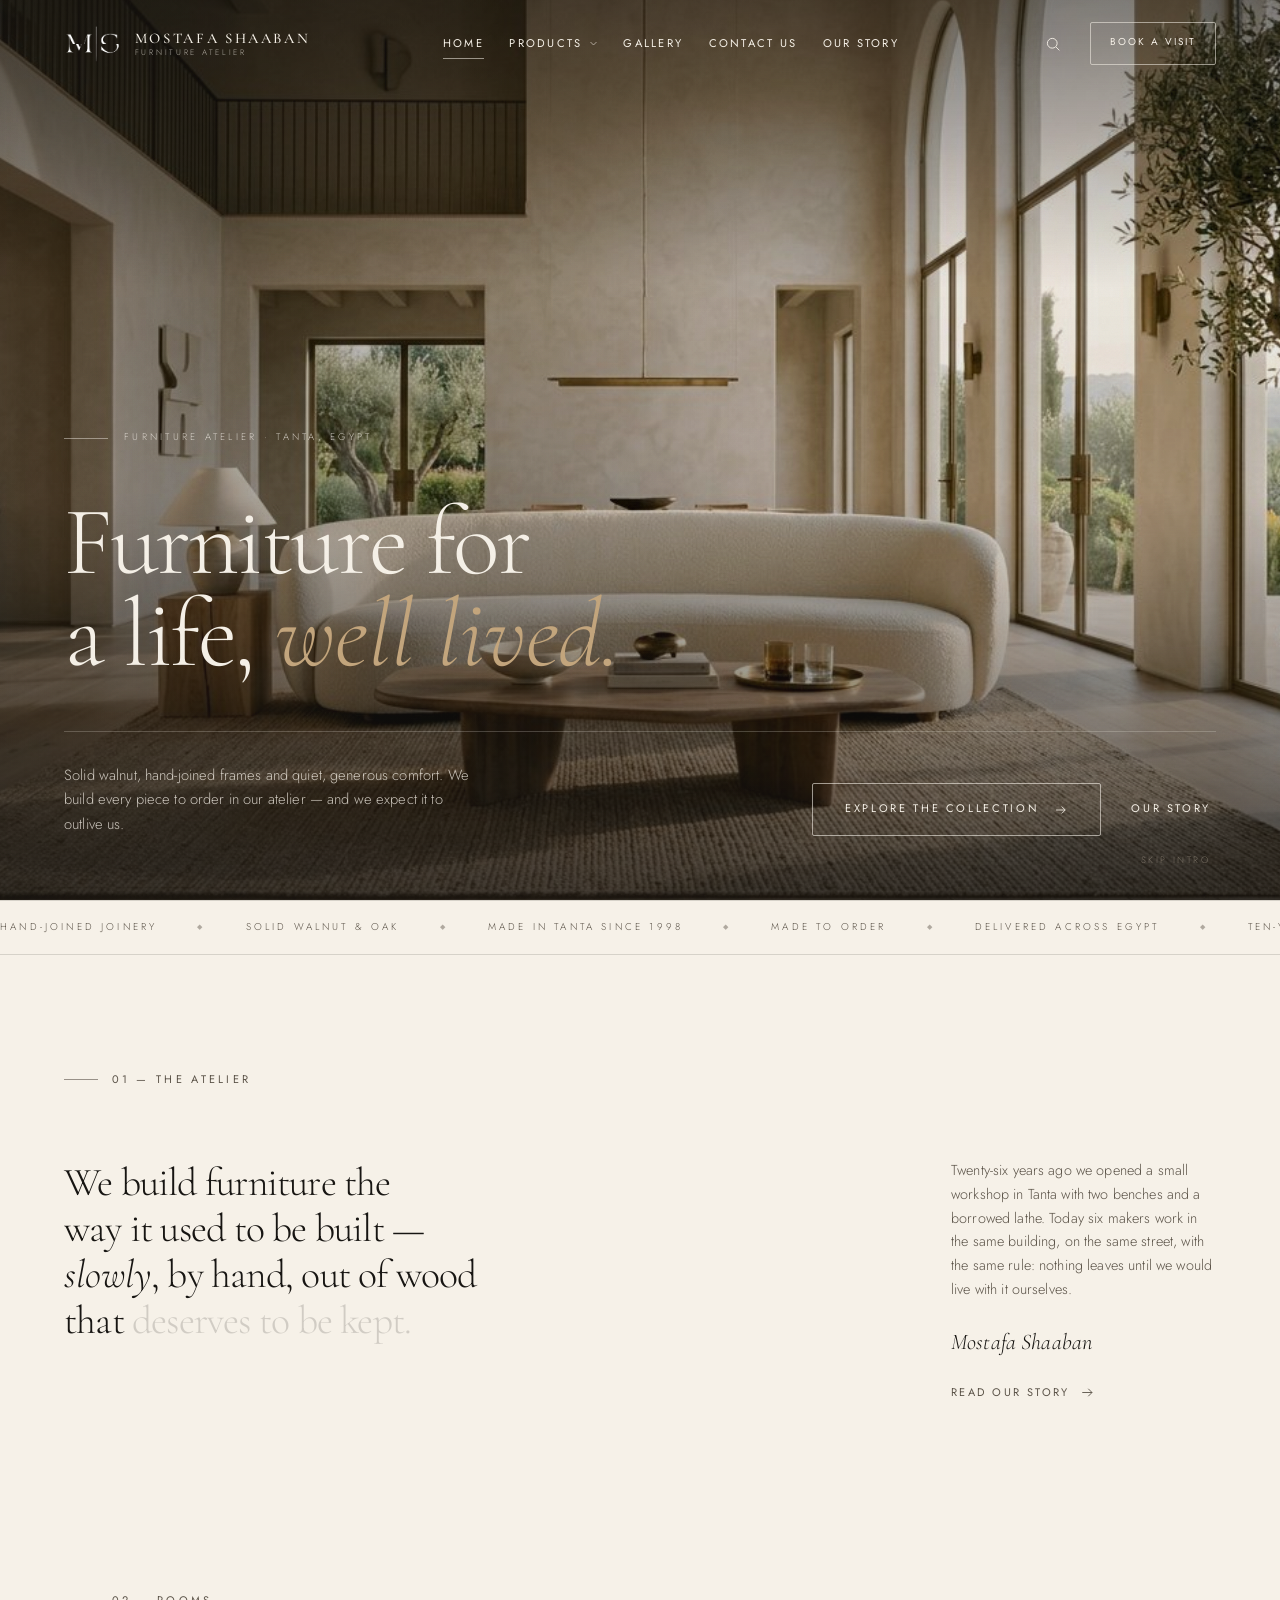
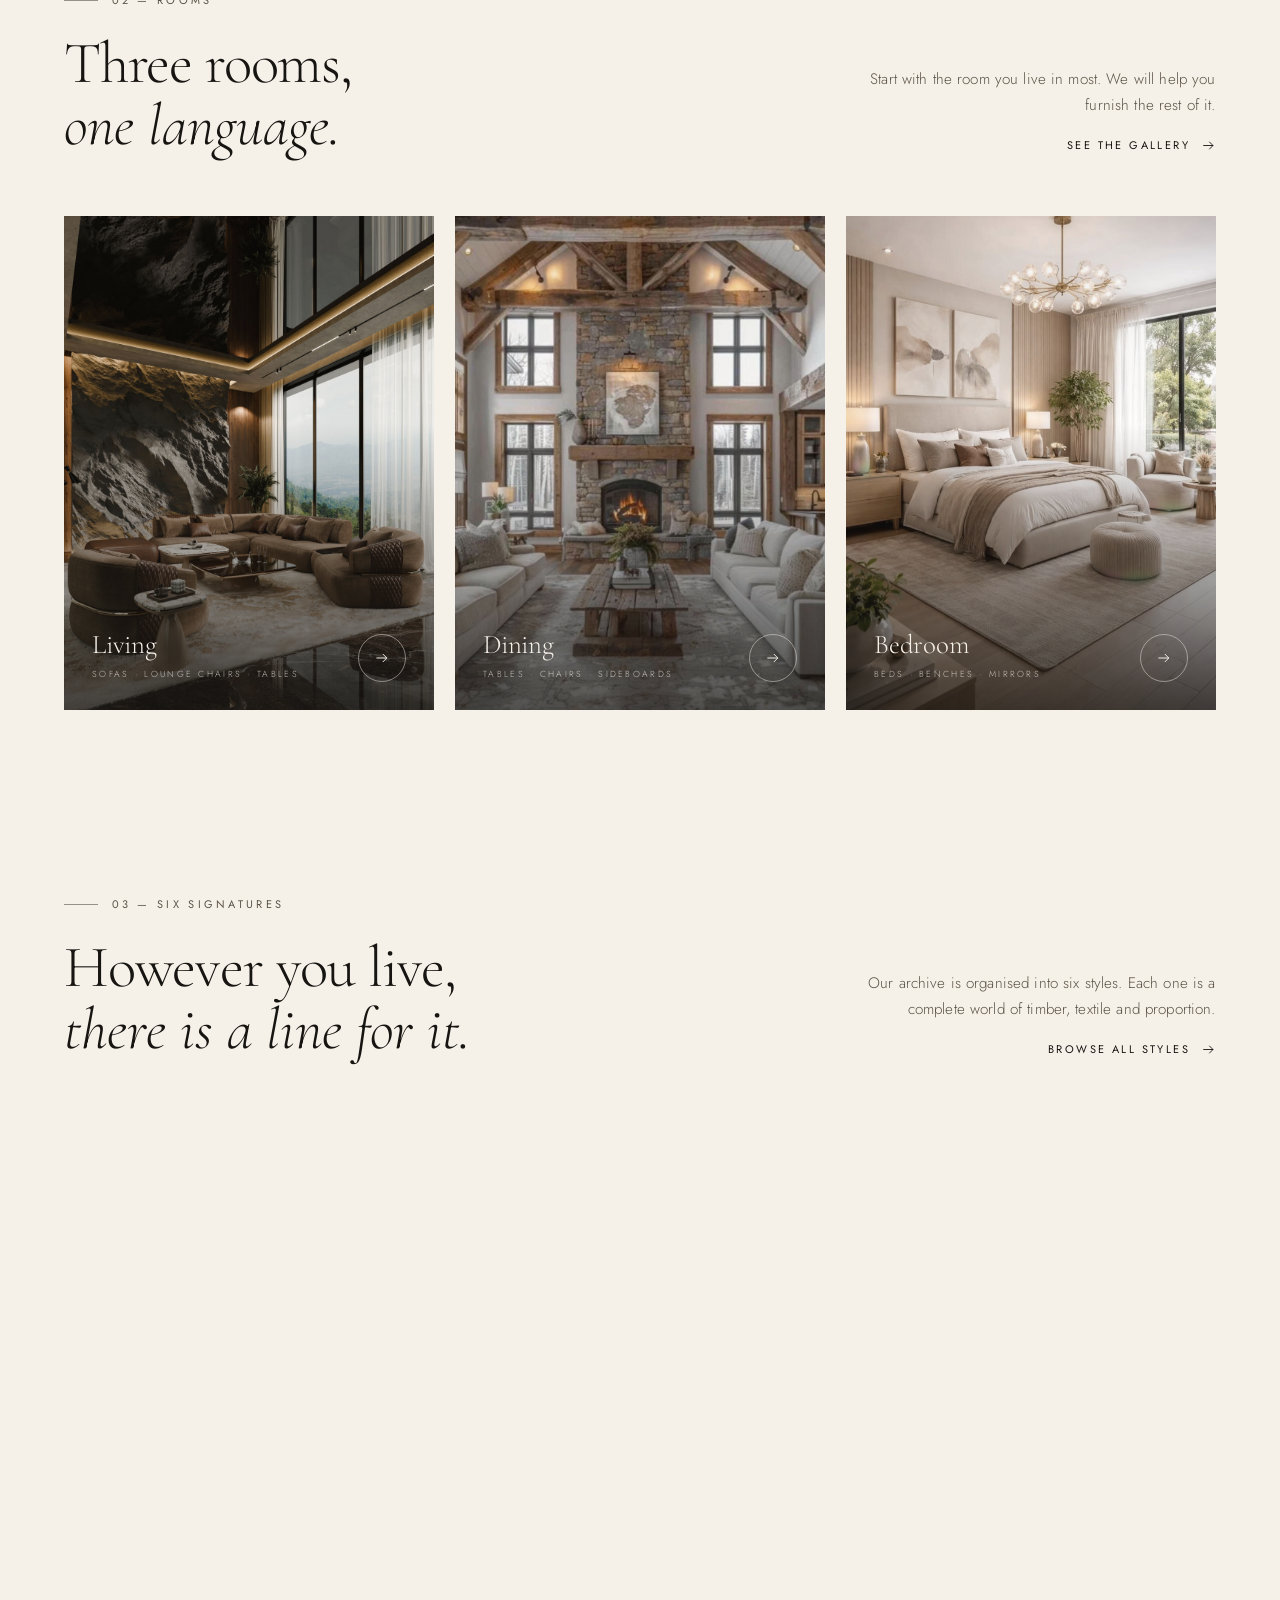
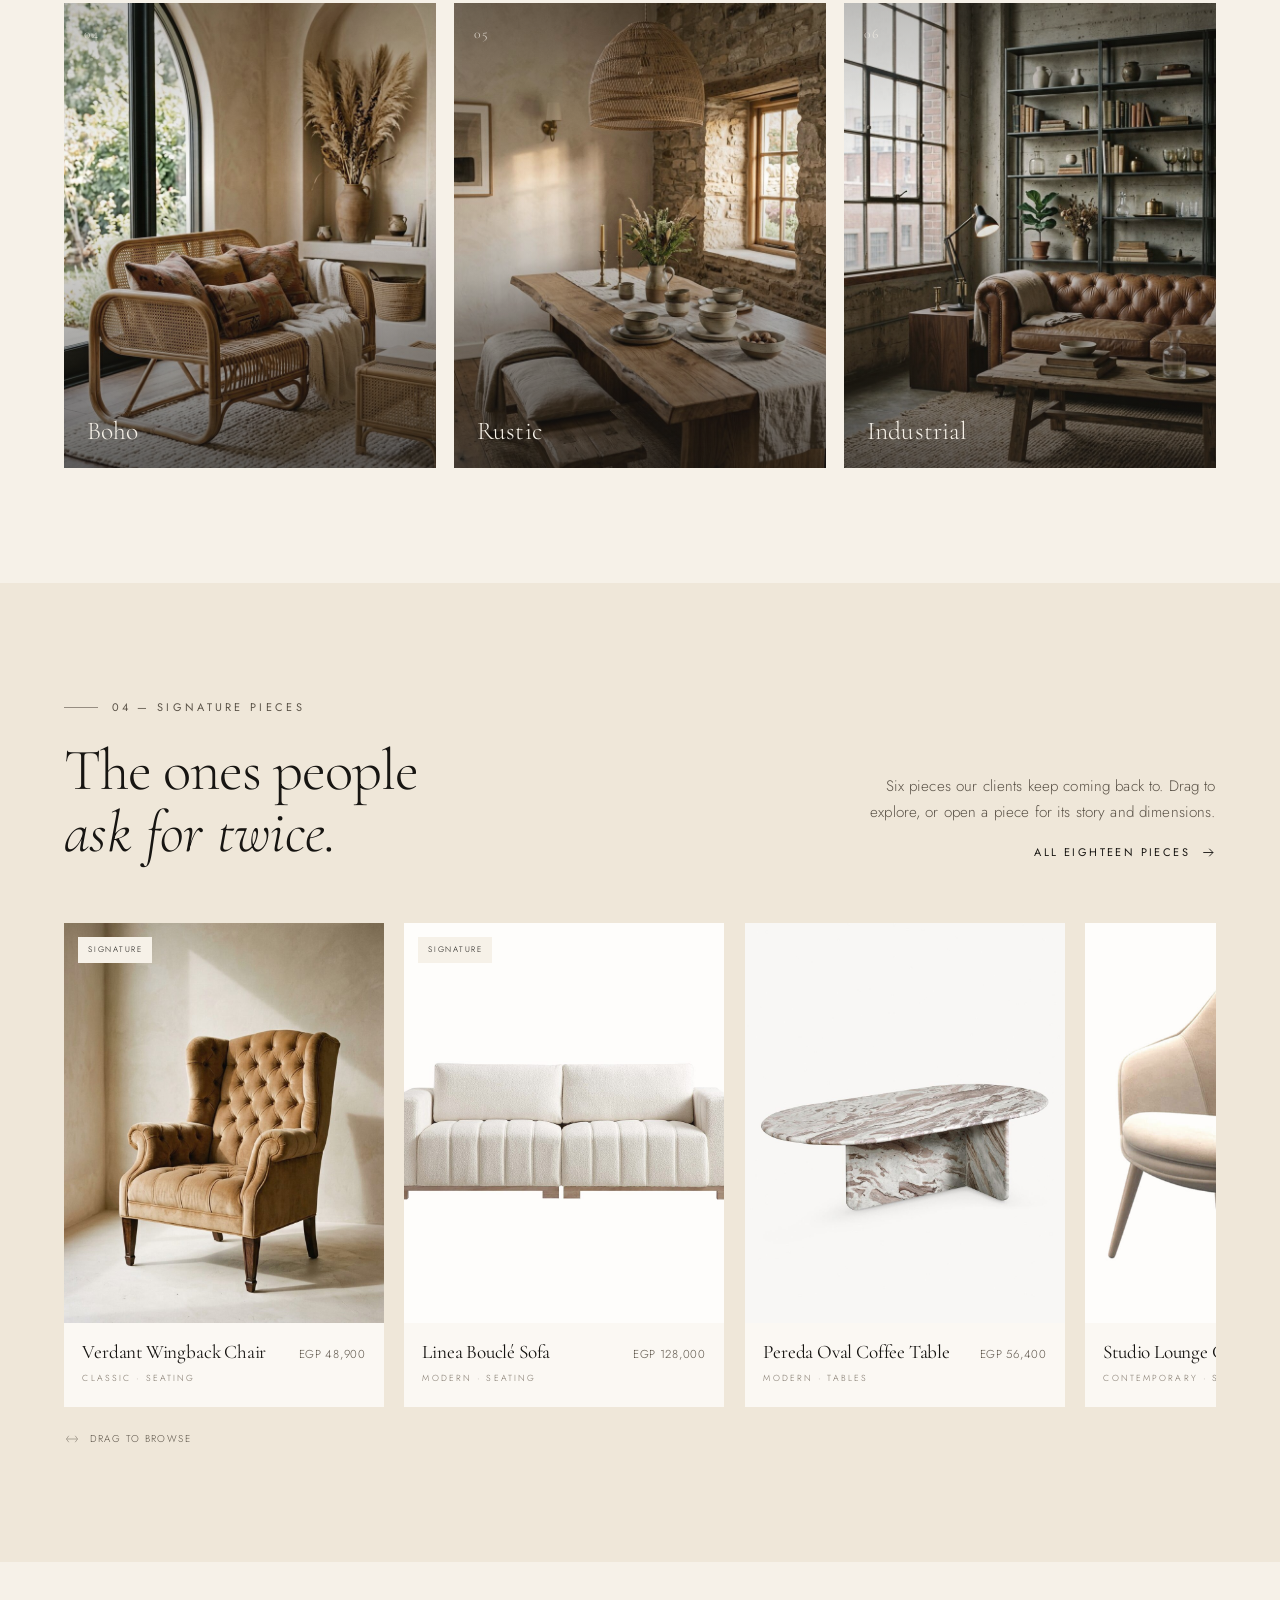
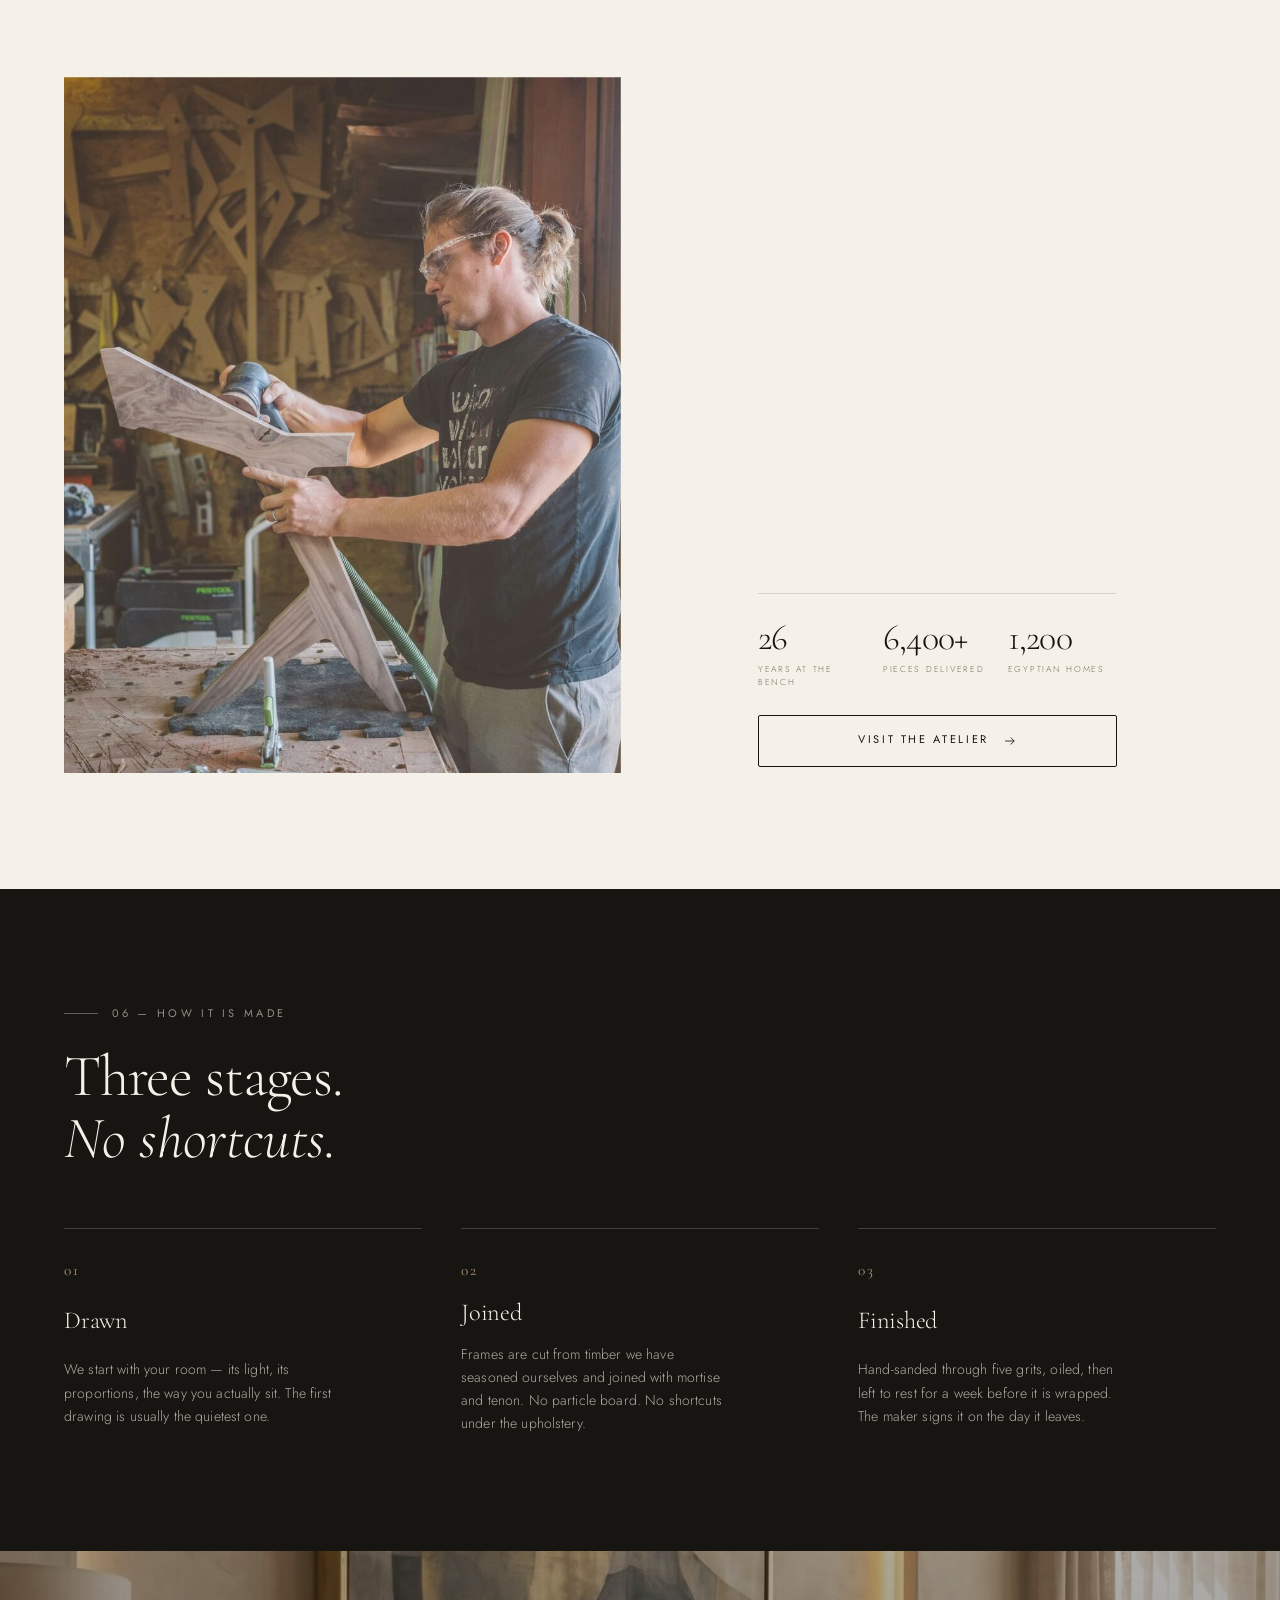
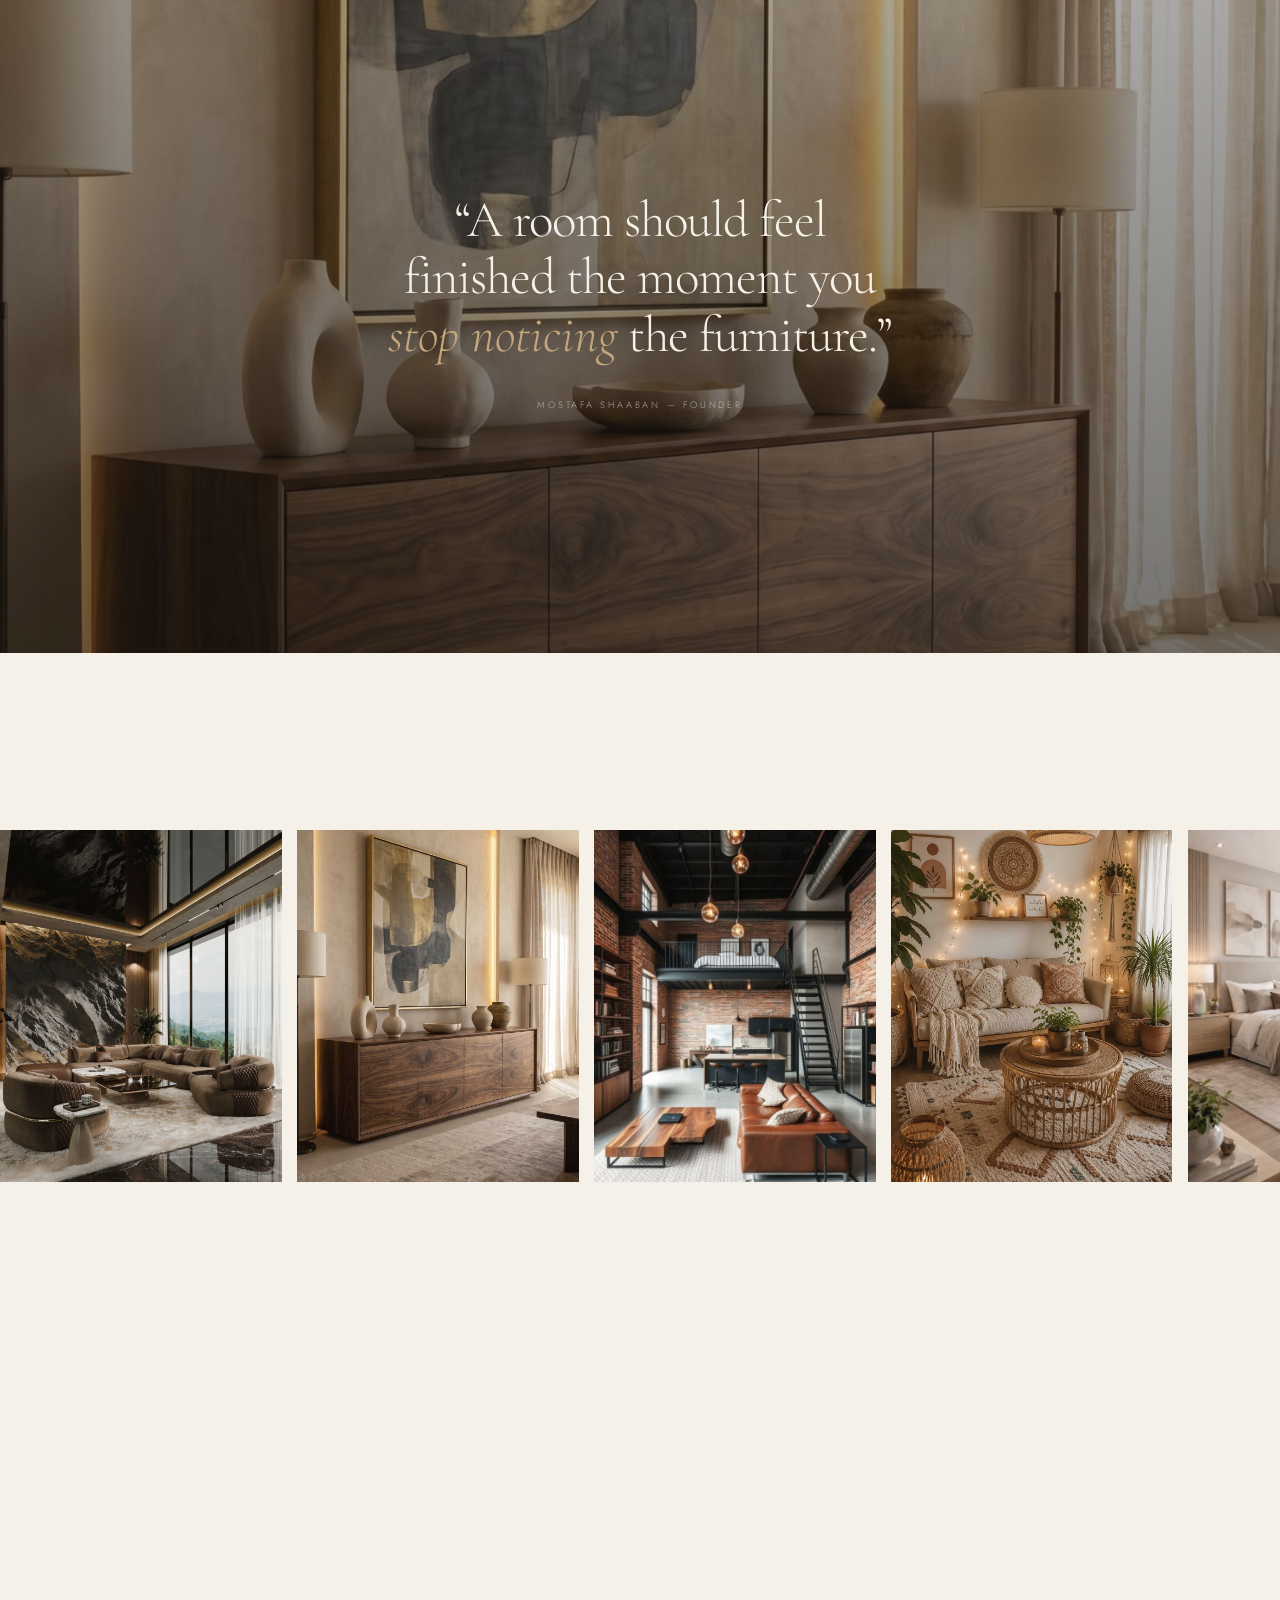
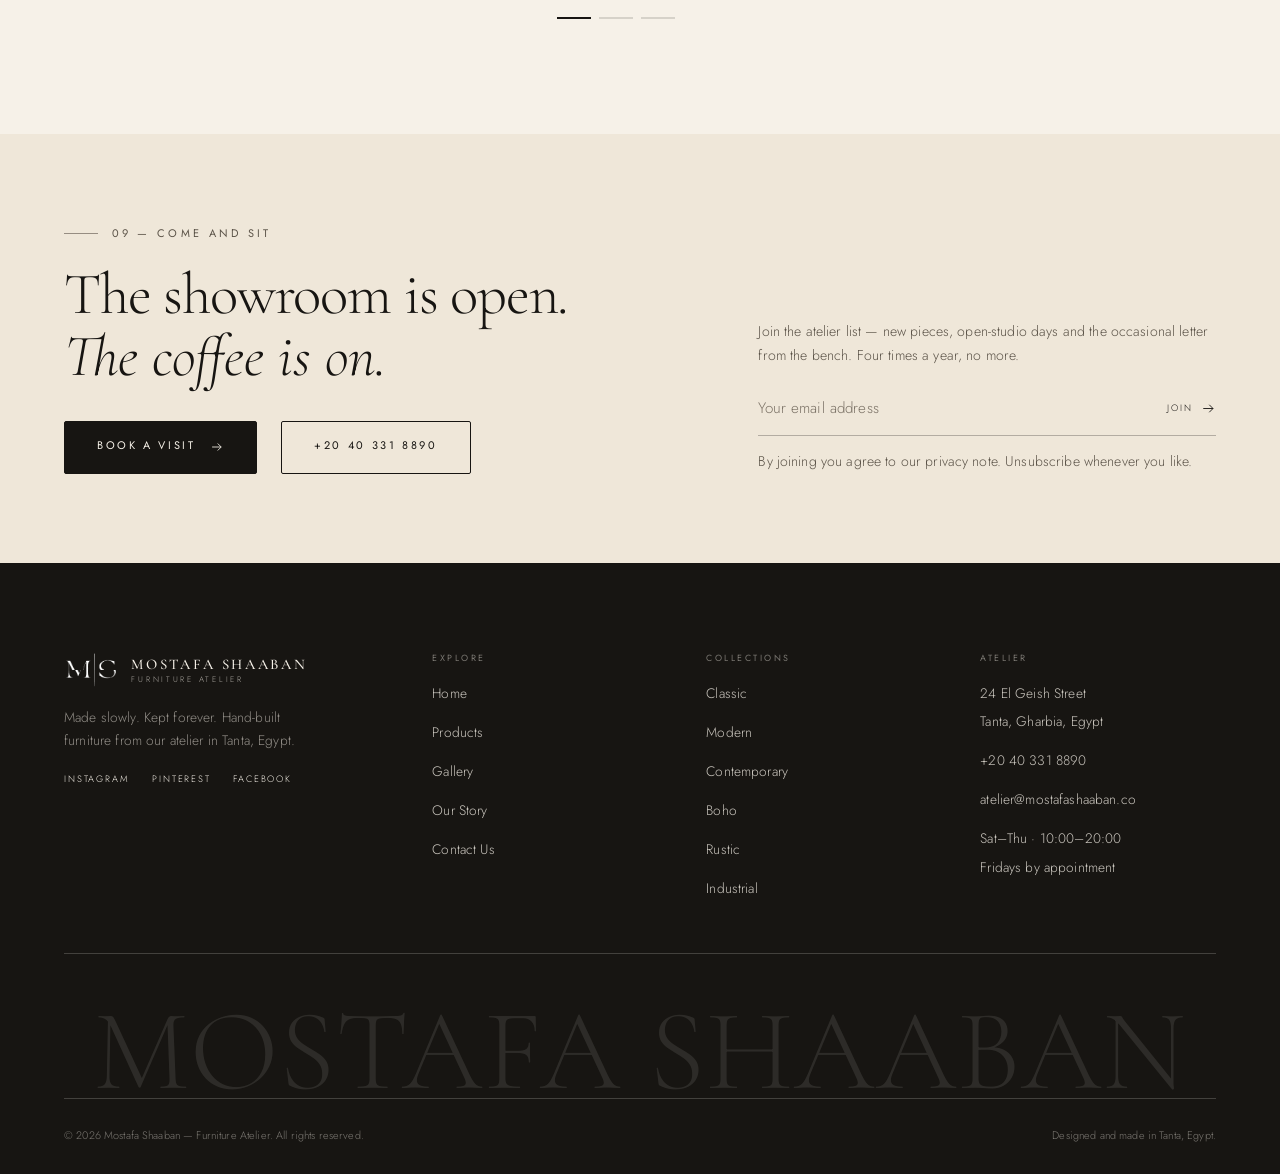
==== commit 27f8039c: "Use the client's M|S monogram as the brand mark - Extract the monogram from the supplied lockup (nam" ====
--- a/index.html
+++ b/index.html
@@ -3,9 +3,9 @@
 <head>
 <meta charset="utf-8">
 <meta name="viewport" content="width=device-width, initial-scale=1">
-<title>Mostafashaaban.co — Furniture Atelier in Tanta, Egypt</title>
-<meta name="description" content="Mostafashaaban.co is a furniture atelier in Tanta, Egypt. Solid walnut, hand-joined frames and quiet, generous comfort — made slowly, kept forever.">
-<meta property="og:title" content="Mostafashaaban.co — Furniture Atelier">
+<title>Mostafa Shaaban — Furniture Atelier in Tanta, Egypt</title>
+<meta name="description" content="Mostafa Shaaban is a furniture atelier in Tanta, Egypt. Solid walnut, hand-joined frames and quiet, generous comfort — made slowly, kept forever.">
+<meta property="og:title" content="Mostafa Shaaban — Furniture Atelier">
 <meta property="og:description" content="Made slowly. Kept forever. Hand-built furniture from our atelier in Tanta, Egypt.">
 <meta property="og:image" content="assets/img/og-cover.jpg">
 <meta name="theme-color" content="#f6f1e8">
@@ -34,11 +34,7 @@
       <div class="intro__frame">
         <img src="assets/img/products/verdant-wingback-chair.jpg" alt="" width="1000" height="1250">
       </div>
-      <svg class="intro__mark" viewBox="0 0 40 40" aria-hidden="true">
-        <path data-draw d="M9.5 9.5c4-3.4 17-3.4 21 0"/>
-        <path data-draw d="M9.5 9.5V27M30.5 9.5V27M6 27h28M8 27v6.5M32 27v6.5"/>
-        <path data-draw d="M13 13v9h14v-9"/>
-      </svg>
+      <img class="intro__mark" src="assets/img/logo-mark.png" alt="Mostafa Shaaban" width="291" height="181">
       <div class="intro__wordmark">
         <span style="animation-delay:.95s">M</span><span style="animation-delay:1s">O</span><span style="animation-delay:1.05s">S</span><span style="animation-delay:1.1s">T</span><span style="animation-delay:1.15s">A</span><span style="animation-delay:1.2s">F</span><span style="animation-delay:1.25s">A</span><span style="animation-delay:1.3s">&nbsp;</span><span style="animation-delay:1.35s">S</span><span style="animation-delay:1.4s">H</span><span style="animation-delay:1.45s">A</span><span style="animation-delay:1.5s">A</span><span style="animation-delay:1.55s">B</span><span style="animation-delay:1.6s">A</span><span style="animation-delay:1.65s">N</span>
       </div>
@@ -53,14 +49,10 @@
 </div>
 
 <header class="site-header on-dark" data-header-el>
-  <a class="brand" href="index.html" aria-label="Mostafashaaban — home">
-    <svg class="brand__mark" viewBox="0 0 40 40" aria-hidden="true">
-      <path data-draw d="M9.5 9.5c4-3.4 17-3.4 21 0"/>
-      <path data-draw d="M9.5 9.5V27M30.5 9.5V27M6 27h28M8 27v6.5M32 27v6.5"/>
-      <path data-draw d="M13 13v9h14v-9"/>
-    </svg>
+  <a class="brand" href="index.html" aria-label="Mostafa Shaaban — home">
+    <img class="brand__mark" src="assets/img/logo-mark.png" alt="" width="291" height="181" aria-hidden="true">
     <span class="brand__text">
-      <span class="brand__name">MOSTAFASHAABAN</span>
+      <span class="brand__name">MOSTAFA SHAABAN</span>
       <span class="brand__sub">FURNITURE ATELIER</span>
     </span>
   </a>
@@ -373,7 +365,7 @@
   <section class="section">
     <div class="container split">
       <div class="split__media" data-reveal-img>
-        <img src="assets/img/editorial/atelier.jpg" alt="Craftsmen working at benches in the Mostafashaaban furniture atelier" loading="lazy" width="1600" height="1100">
+        <img src="assets/img/editorial/atelier.jpg" alt="Craftsmen working at benches in the Mostafa Shaaban furniture atelier" loading="lazy" width="1600" height="1100">
       </div>
       <div class="split__body">
         <p class="eyebrow" data-reveal>05 — Inside the atelier</p>
@@ -424,7 +416,7 @@
   <!-- Editorial quote -->
   <section class="editorial">
     <div class="editorial__media">
-      <img src="assets/img/editorial/campaign.jpg" alt="A composed living room in the Mostafashaaban style" data-parallax="0.12" loading="lazy" width="1600" height="1200">
+      <img src="assets/img/editorial/campaign.jpg" alt="A composed living room in the Mostafa Shaaban style" data-parallax="0.12" loading="lazy" width="1600" height="1200">
     </div>
     <div class="container center">
       <blockquote class="editorial__quote" data-reveal>“A room should feel finished the moment you <em>stop noticing</em> the furniture.”</blockquote>
@@ -519,13 +511,9 @@
     <div class="footer__top">
       <div class="footer__brand">
         <a class="brand" href="index.html">
-          <svg class="brand__mark" viewBox="0 0 40 40" aria-hidden="true">
-            <path data-draw d="M9.5 9.5c4-3.4 17-3.4 21 0"/>
-            <path data-draw d="M9.5 9.5V27M30.5 9.5V27M6 27h28M8 27v6.5M32 27v6.5"/>
-            <path data-draw d="M13 13v9h14v-9"/>
-          </svg>
+          <img class="brand__mark" src="assets/img/logo-mark.png" alt="" width="291" height="181" aria-hidden="true">
           <span class="brand__text">
-            <span class="brand__name">MOSTAFASHAABAN</span>
+            <span class="brand__name">MOSTAFA SHAABAN</span>
             <span class="brand__sub">FURNITURE ATELIER</span>
           </span>
         </a>
@@ -567,9 +555,9 @@
         </ul>
       </div>
     </div>
-    <div class="footer__wordmark" aria-hidden="true">MOSTAFASHAABAN</div>
+    <div class="footer__wordmark" aria-hidden="true">MOSTAFA SHAABAN</div>
     <div class="footer__bottom">
-      <span>© <span data-year>2026</span> Mostafashaaban.co — Furniture Atelier. All rights reserved.</span>
+      <span>© <span data-year>2026</span> Mostafa Shaaban — Furniture Atelier. All rights reserved.</span>
       <span>Designed and made in Tanta, Egypt.</span>
     </div>
   </div>
--- a/assets/css/main.css
+++ b/assets/css/main.css
@@ -2657,3 +2657,33 @@
   .quote__text { max-width: none; }
   .quote__by { margin-top: 0.4rem; }
 }
+
+/* ---------- 43. Brand logo (client mark) ---------- */
+.brand__mark {
+  width: auto;
+  height: 36px;
+  flex: none;
+  display: block;
+  filter: none;
+  transition: filter 0.3s var(--ease);
+}
+.site-header.on-dark:not(.is-scrolled) .brand__mark { filter: invert(1); }
+body.menu-open .site-header .brand__mark,
+body.menu-open .site-header.on-dark .brand__mark { filter: none; }
+.footer__brand .brand__mark { filter: invert(1); height: 34px; }
+
+.intro__mark {
+  width: auto;
+  height: clamp(44px, 5.4vw, 66px);
+  margin-top: clamp(0.6rem, 1.6vw, 1.4rem);
+  opacity: 0;
+  transform: scale(0.97);
+  animation: introMark 1.3s var(--ease) 0.5s forwards;
+}
+@keyframes introMark { to { opacity: 1; transform: none; } }
+
+@media (max-width: 720px) {
+  .brand__mark { height: 30px; }
+  .footer__brand .brand__mark { height: 30px; }
+  .intro__mark { height: 46px; }
+}
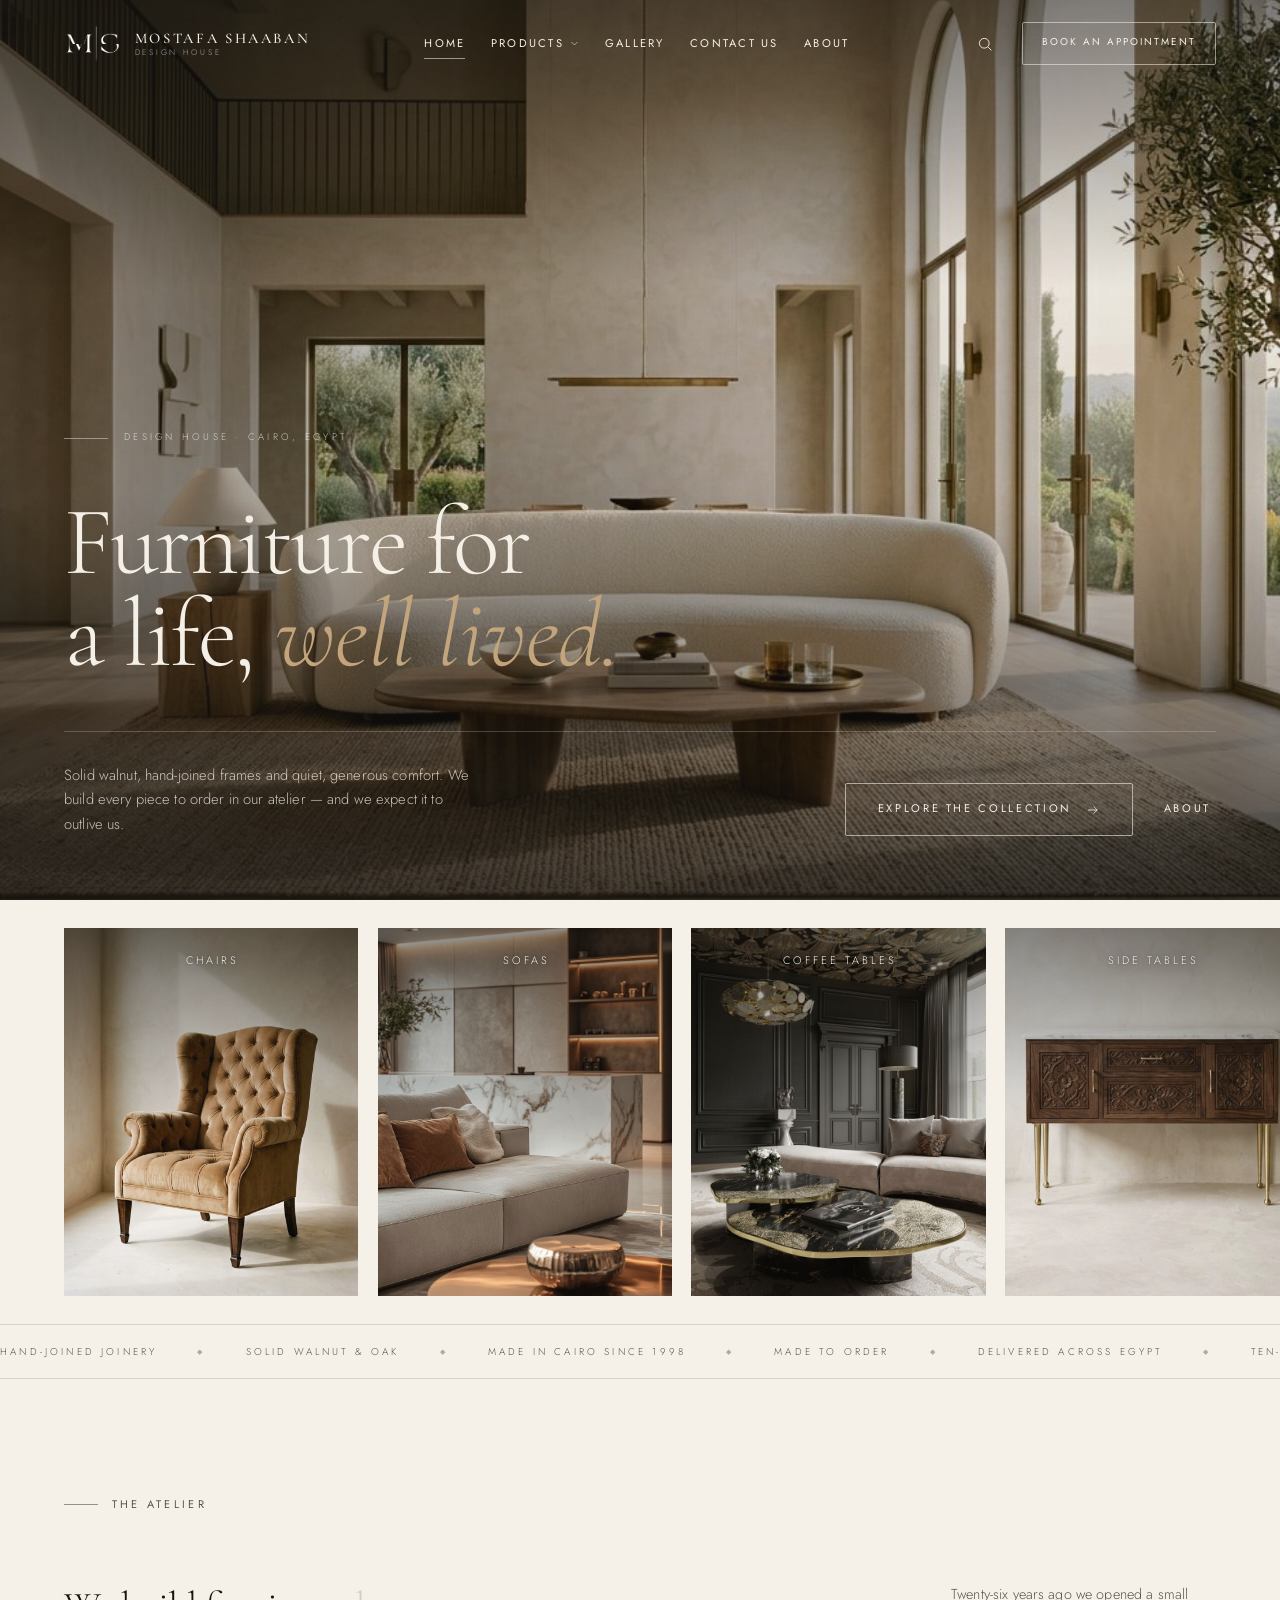
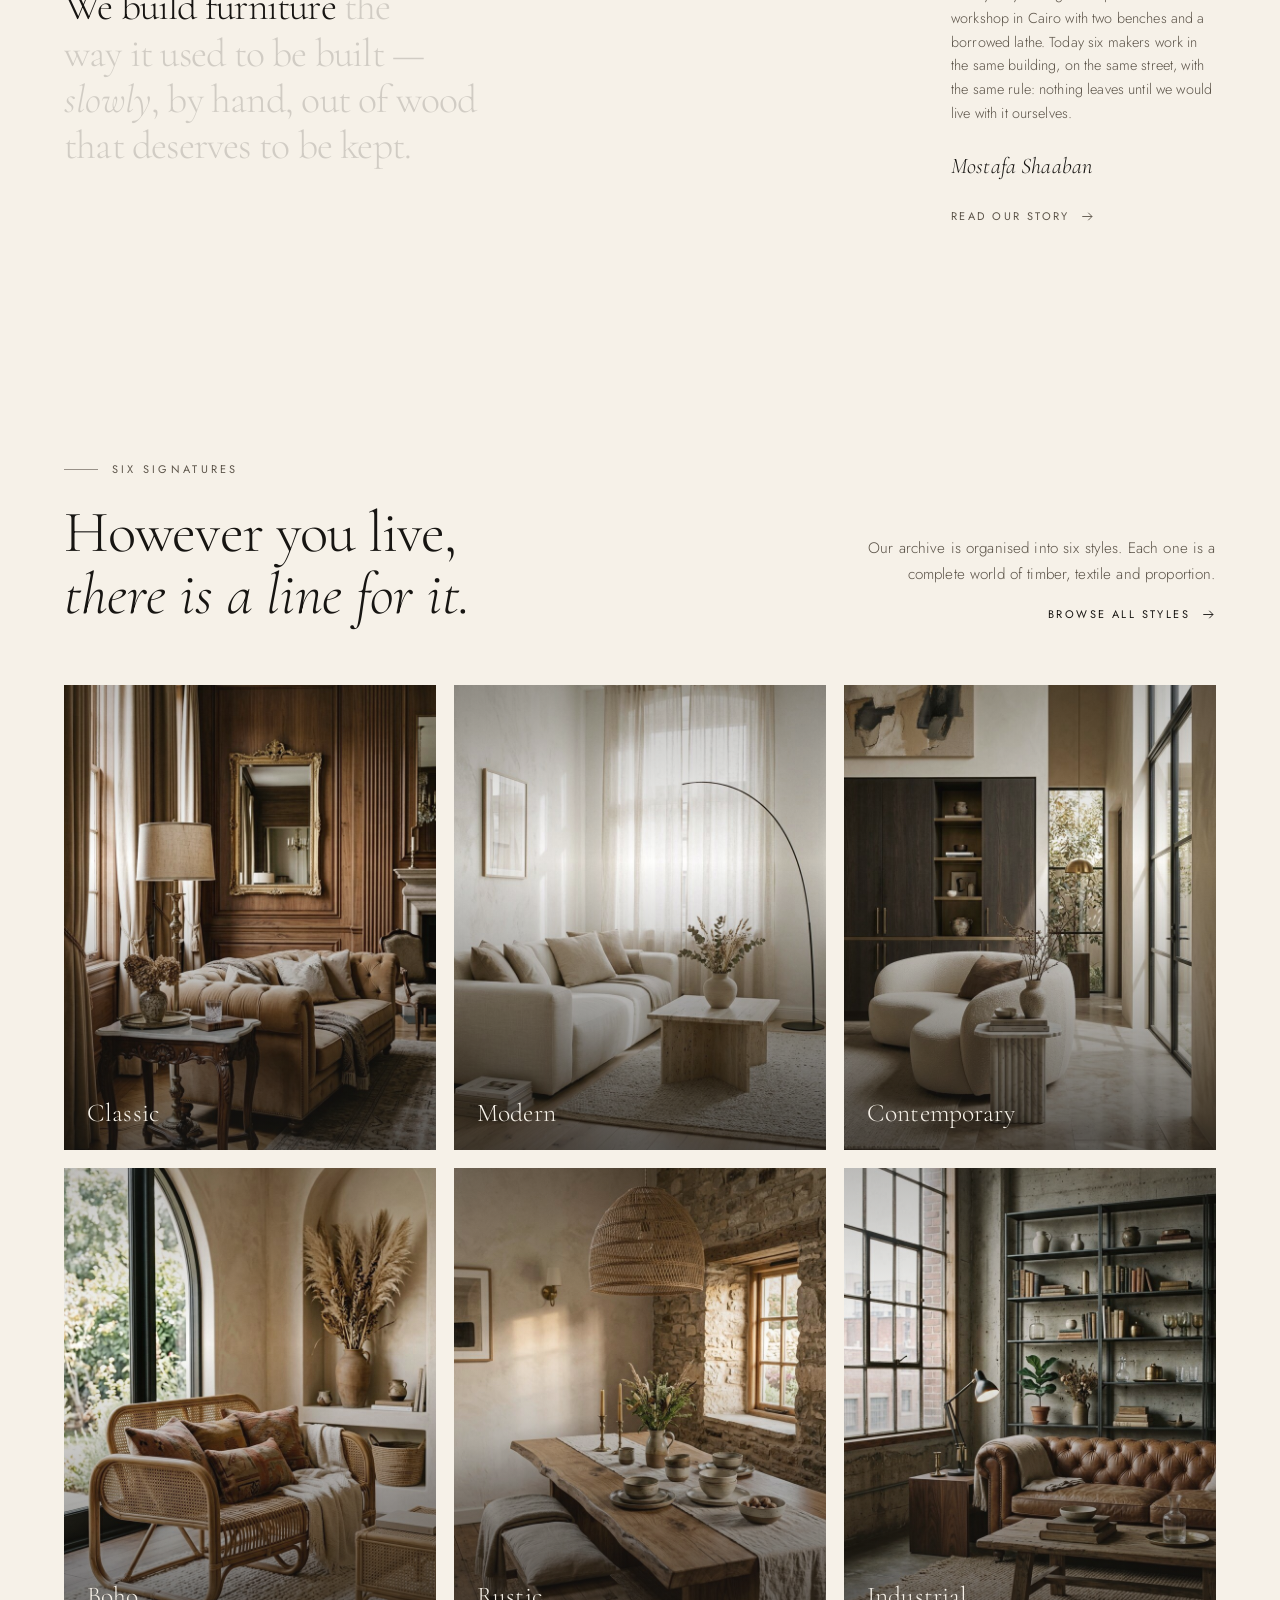
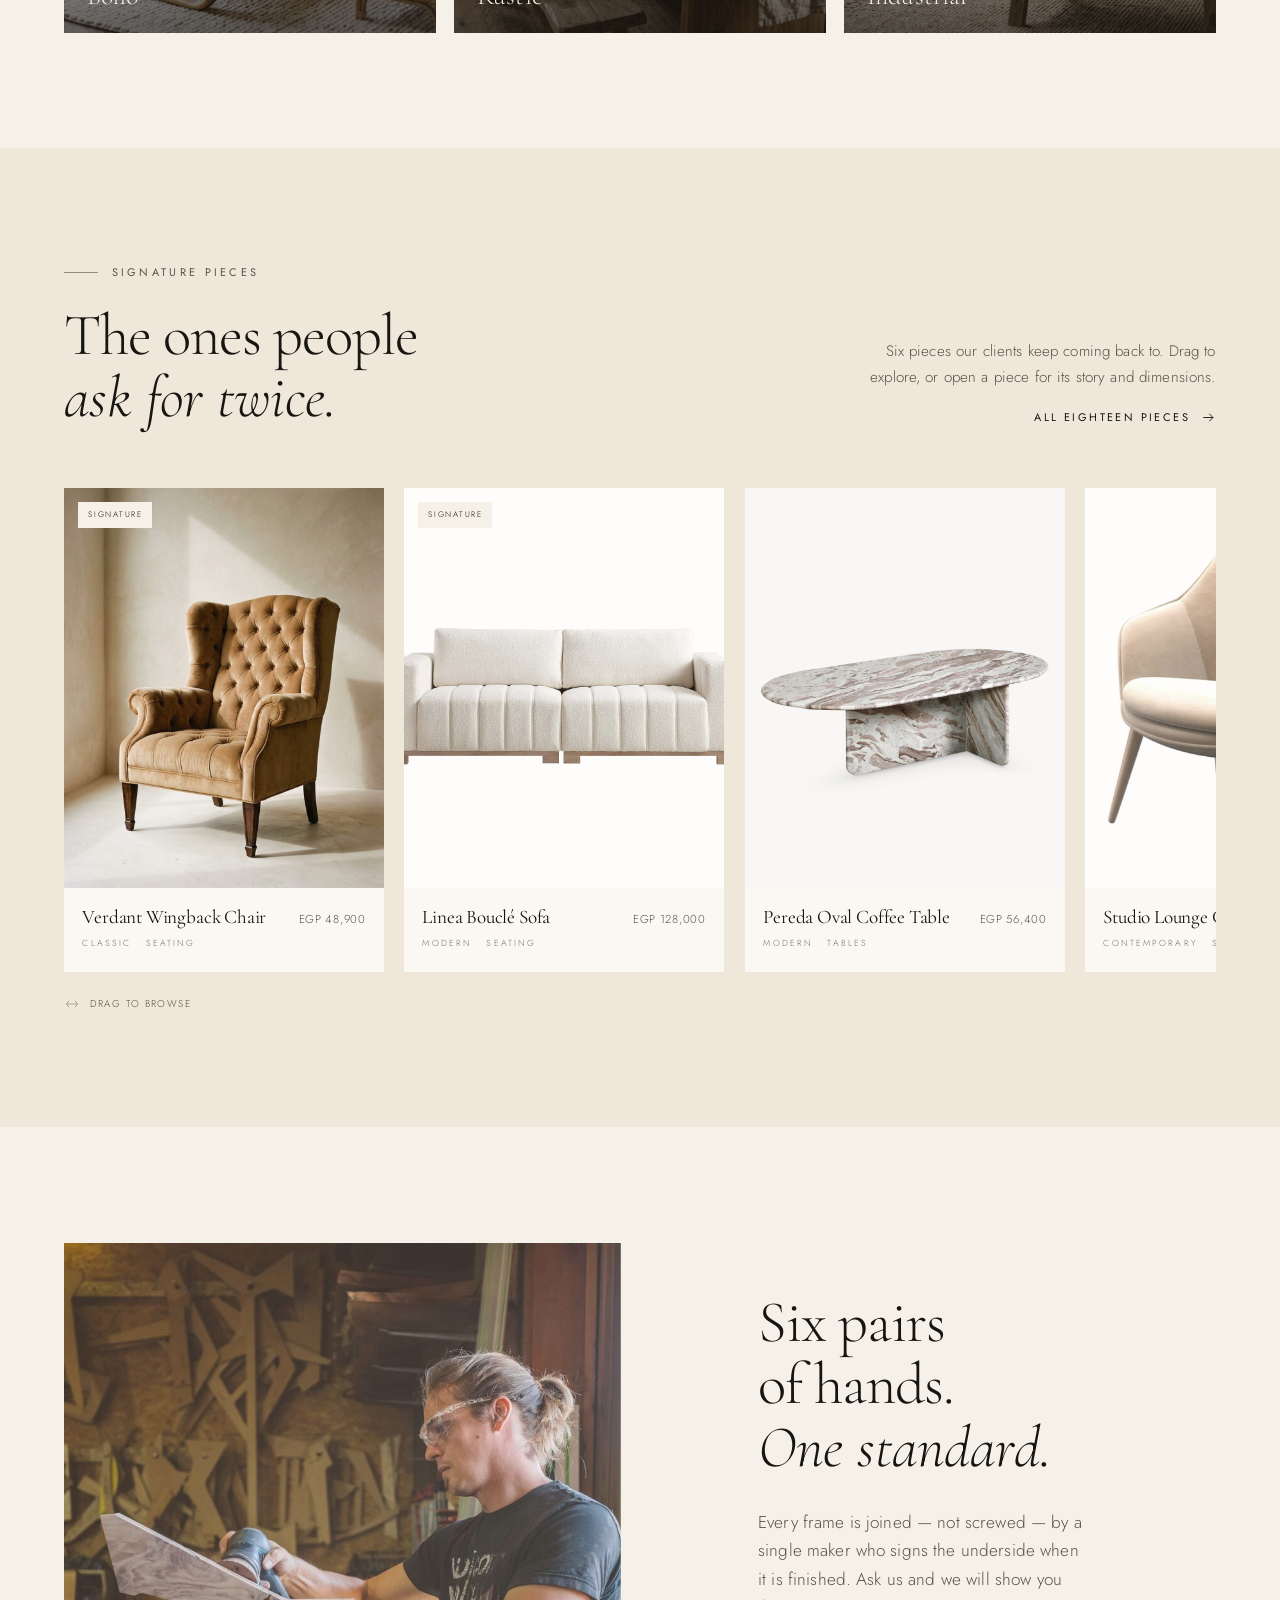
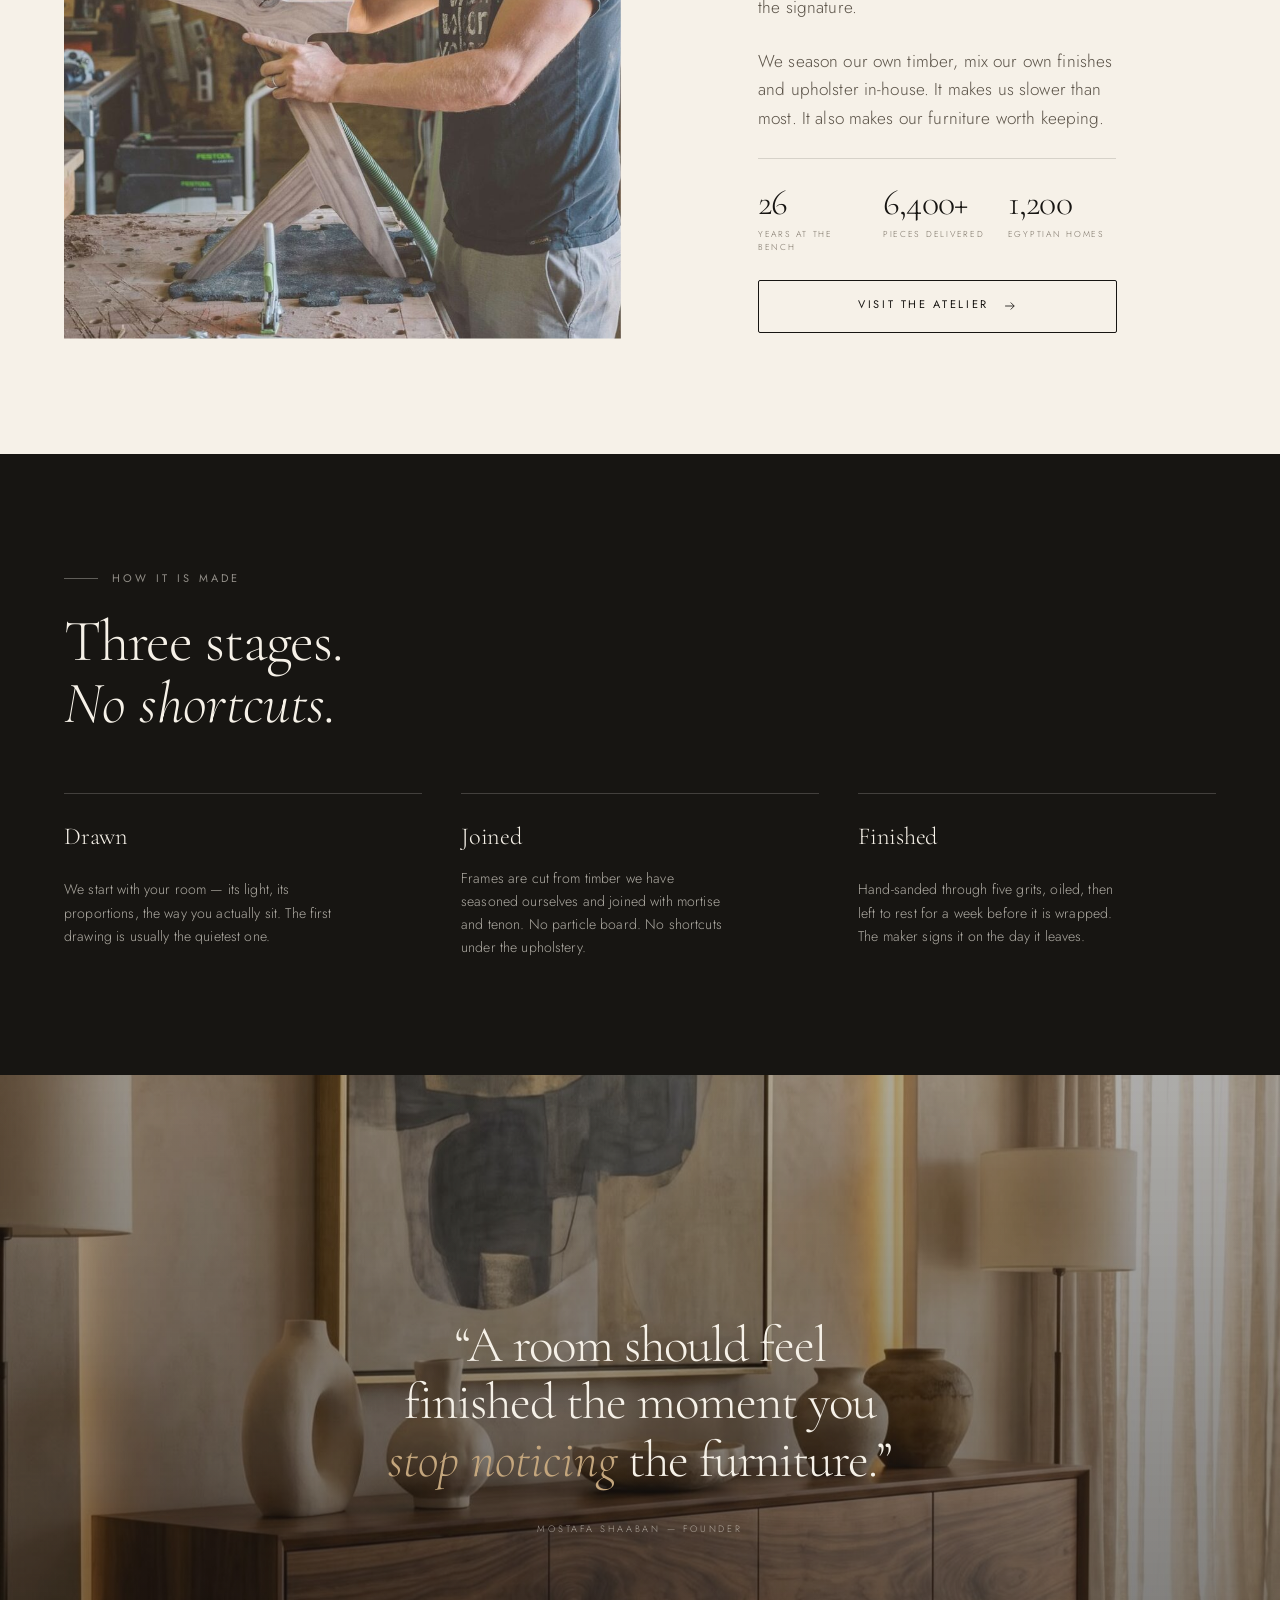
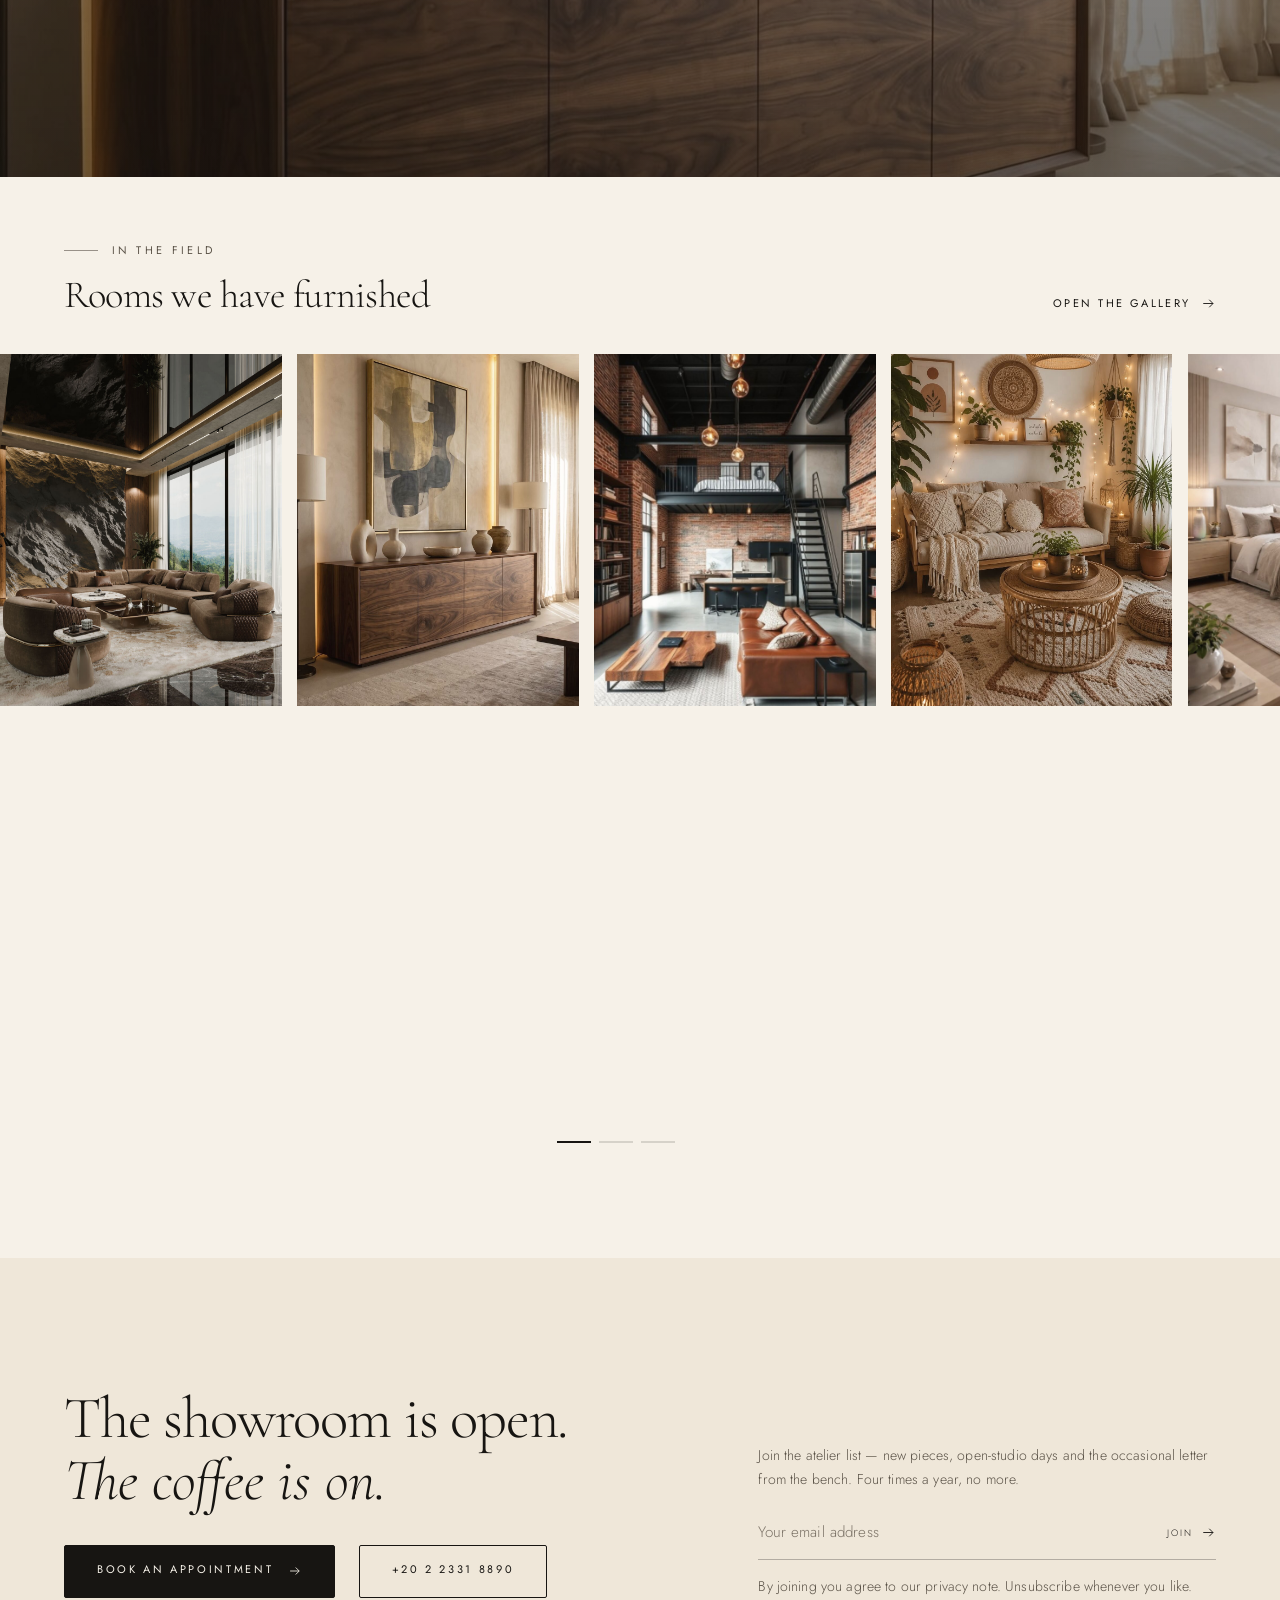
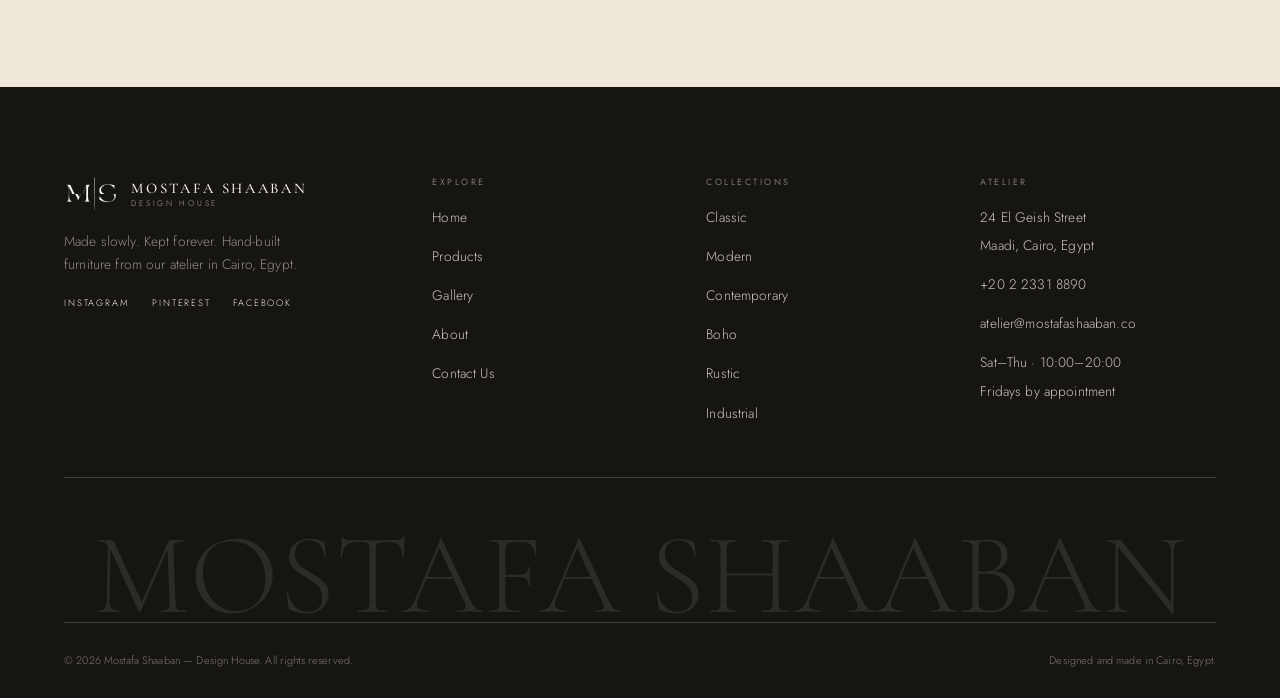
==== commit 74363e71: "Restructure nav: category mega-menu, hero slider, new copy - Mega dropdown rebuilt as eight underlin" ====
--- a/index.html
+++ b/index.html
@@ -3,10 +3,10 @@
 <head>
 <meta charset="utf-8">
 <meta name="viewport" content="width=device-width, initial-scale=1">
-<title>Mostafa Shaaban — Furniture Atelier in Tanta, Egypt</title>
-<meta name="description" content="Mostafa Shaaban is a furniture atelier in Tanta, Egypt. Solid walnut, hand-joined frames and quiet, generous comfort — made slowly, kept forever.">
-<meta property="og:title" content="Mostafa Shaaban — Furniture Atelier">
-<meta property="og:description" content="Made slowly. Kept forever. Hand-built furniture from our atelier in Tanta, Egypt.">
+<title>Mostafa Shaaban — Design House in Cairo, Egypt</title>
+<meta name="description" content="Mostafa Shaaban is a design house in Cairo, Egypt. Solid walnut, hand-joined frames and quiet, generous comfort — made slowly, kept forever.">
+<meta property="og:title" content="Mostafa Shaaban — Design House">
+<meta property="og:description" content="Made slowly. Kept forever. Hand-built furniture from our atelier in Cairo, Egypt.">
 <meta property="og:image" content="assets/img/og-cover.jpg">
 <meta name="theme-color" content="#f6f1e8">
 <link rel="icon" href="assets/img/favicon.svg" type="image/svg+xml">
@@ -40,7 +40,7 @@
       </div>
       <span class="intro__rule"></span>
       <p class="intro__slogan">Made slowly. Kept forever.</p>
-      <p class="intro__meta">Furniture atelier · Est. 1998 · Tanta, Egypt</p>
+      <p class="intro__meta">Design house · Est. 1998 · Cairo, Egypt</p>
     </div>
   </div>
   <div class="intro__curtain intro__curtain--l"></div>
@@ -53,7 +53,7 @@
     <img class="brand__mark" src="assets/img/logo-mark.png" alt="" width="291" height="181" aria-hidden="true">
     <span class="brand__text">
       <span class="brand__name">MOSTAFA SHAABAN</span>
-      <span class="brand__sub">FURNITURE ATELIER</span>
+      <span class="brand__sub">DESIGN HOUSE</span>
     </span>
   </a>
 
@@ -66,35 +66,79 @@
           <svg viewBox="0 0 12 12" fill="none" stroke="currentColor" stroke-width="1.1" aria-hidden="true"><path d="M2 4l4 4 4-4"/></svg>
         </button>
         <div class="mega" id="mega-products">
-          <div class="mega__inner">
-            <div class="mega__intro">
-              <div>
-                <span class="eyebrow">The collection</span>
-                <p style="margin-top:1rem">Eighteen pieces, six signatures. Every one of them drawn, joined and finished in our Tanta atelier.</p>
-              </div>
-              <a class="link-arrow" href="contact.html">Book a studio visit
-                <svg viewBox="0 0 20 20" fill="none" stroke="currentColor" stroke-width="1.2" aria-hidden="true"><path d="M3 10h13M11 5l5 5-5 5"/></svg>
-              </a>
-            </div>
-            <div>
-              <ul class="mega__list">
-                <li><a class="mega__card" href="products.html?style=classic"><span class="mega__thumb"><img src="assets/img/styles/classic.jpg" alt="Classic furniture" loading="lazy" width="768" height="1376"></span><span class="mega__name">Classic <small>01</small></span><span class="mega__d">Inherited proportions</span></a></li>
-                <li><a class="mega__card" href="products.html?style=modern"><span class="mega__thumb"><img src="assets/img/styles/modern.jpg" alt="Modern furniture" loading="lazy" width="768" height="1376"></span><span class="mega__name">Modern <small>02</small></span><span class="mega__d">Less, but considered</span></a></li>
-                <li><a class="mega__card" href="products.html?style=contemporary"><span class="mega__thumb"><img src="assets/img/styles/contemporary.jpg" alt="Contemporary furniture" loading="lazy" width="768" height="1376"></span><span class="mega__name">Contemporary <small>03</small></span><span class="mega__d">Sculptural and warm</span></a></li>
-                <li><a class="mega__card" href="products.html?style=boho"><span class="mega__thumb"><img src="assets/img/styles/boho.jpg" alt="Boho furniture" loading="lazy" width="900" height="506"></span><span class="mega__name">Boho <small>04</small></span><span class="mega__d">Texture and sunlight</span></a></li>
-                <li><a class="mega__card" href="products.html?style=rustic"><span class="mega__thumb"><img src="assets/img/styles/rustic.jpg" alt="Rustic furniture" loading="lazy" width="768" height="1376"></span><span class="mega__name">Rustic <small>05</small></span><span class="mega__d">Wood with a memory</span></a></li>
-                <li><a class="mega__card" href="products.html?style=industrial"><span class="mega__thumb"><img src="assets/img/styles/industrial.jpg" alt="Industrial furniture" loading="lazy" width="768" height="1376"></span><span class="mega__name">Industrial <small>06</small></span><span class="mega__d">Steel, leather, shadow</span></a></li>
-              </ul>
-              <a class="mega__all" href="products.html">View the full collection
-                <svg viewBox="0 0 20 20" fill="none" stroke="currentColor" stroke-width="1.2" aria-hidden="true"><path d="M6 14L14 6M7 6h7v7"/></svg>
-              </a>
-            </div>
-          </div>
-        </div>
+        <div class="mega__inner">
+          <div class="mega__grid">
+          <div class="mega__col">
+            <a class="mega__head" href="products.html">Chairs</a>
+            <ul>
+            <li><a class="u-link" href="products.html">Verdant Wingback</a></li>
+            <li><a class="u-link" href="products.html">Cane Dining</a></li>
+            <li><a class="u-link" href="products.html">Studio Lounge</a></li>
+            </ul>
+          </div>
+          <div class="mega__col">
+            <a class="mega__head" href="products.html">Coffee tables</a>
+            <ul>
+            <li><a class="u-link" href="products.html">Pereda Oval</a></li>
+            <li><a class="u-link" href="products.html">Solstice Round</a></li>
+            <li><a class="u-link" href="products.html">Travertine Plinth</a></li>
+            </ul>
+          </div>
+          <div class="mega__col">
+            <a class="mega__head" href="products.html">Side tables</a>
+            <ul>
+            <li><a class="u-link" href="products.html">Bough Nesting</a></li>
+            <li><a class="u-link" href="products.html">Aurelia Carved</a></li>
+            <li><a class="u-link" href="products.html">Drift Side</a></li>
+            </ul>
+          </div>
+          <div class="mega__col">
+            <a class="mega__head" href="products.html">Sofas</a>
+            <ul>
+            <li><a class="u-link" href="products.html">Línea Bouclé</a></li>
+            <li><a class="u-link" href="products.html">Forge Leather</a></li>
+            <li><a class="u-link" href="products.html">Sora Modular</a></li>
+            </ul>
+          </div>
+          <div class="mega__col">
+            <a class="mega__head" href="products.html">Beds</a>
+            <ul>
+            <li><a class="u-link" href="products.html">Mira Upholstered</a></li>
+            <li><a class="u-link" href="products.html">Linen Canopy</a></li>
+            <li><a class="u-link" href="products.html">Oak Plank</a></li>
+            </ul>
+          </div>
+          <div class="mega__col">
+            <a class="mega__head" href="products.html">Consoles</a>
+            <ul>
+            <li><a class="u-link" href="products.html">Atlas Walnut</a></li>
+            <li><a class="u-link" href="products.html">Meridian Buffet</a></li>
+            <li><a class="u-link" href="products.html">Girih Inlay</a></li>
+            </ul>
+          </div>
+          <div class="mega__col">
+            <a class="mega__head" href="products.html">Night stands</a>
+            <ul>
+            <li><a class="u-link" href="products.html">Twin Bedside</a></li>
+            <li><a class="u-link" href="products.html">Bulbous Night</a></li>
+            <li><a class="u-link" href="products.html">Ash Bedside</a></li>
+            </ul>
+          </div>
+          <div class="mega__col">
+            <a class="mega__head" href="products.html">TV units</a>
+            <ul>
+            <li><a class="u-link" href="products.html">Long Low Media</a></li>
+            <li><a class="u-link" href="products.html">Slatted Wall</a></li>
+            <li><a class="u-link" href="products.html">Floating Walnut</a></li>
+            </ul>
+          </div>
+          </div>
+        </div>
+      </div>
       </li>
       <li class="nav__item"><a class="nav__link u-link" href="gallery.html">Gallery</a></li>
       <li class="nav__item"><a class="nav__link u-link" href="contact.html">Contact Us</a></li>
-      <li class="nav__item"><a class="nav__link u-link" href="story.html">Our Story</a></li>
+      <li class="nav__item"><a class="nav__link u-link" href="story.html">About</a></li>
     </ul>
   </nav>
 
@@ -102,7 +146,7 @@
     <button class="icon-btn" type="button" data-search-open aria-label="Search the atelier (press Control K)">
       <svg viewBox="0 0 24 24" fill="none" stroke="currentColor" stroke-width="1.2" aria-hidden="true"><circle cx="11" cy="11" r="6.5"/><path d="M16 16l4.5 4.5"/></svg>
     </button>
-    <a class="btn btn--outline btn--sm" href="contact.html"><span>Book a visit</span></a>
+    <a class="btn btn--outline btn--sm" href="contact.html"><span>Book an appointment</span></a>
     <button class="burger" type="button" aria-label="Open menu" aria-expanded="false" aria-controls="mobile-menu">
       <span></span><span></span>
     </button>
@@ -111,29 +155,32 @@
 
 <div class="mobile-menu" id="mobile-menu">
   <ul class="mobile-menu__list">
-    <li class="mobile-menu__item"><a class="mobile-menu__link" href="index.html">Home <small>01</small></a></li>
+    <li class="mobile-menu__item"><a class="mobile-menu__link" href="index.html">Home</a></li>
     <li class="mobile-menu__item">
       <button class="mobile-menu__link" type="button" data-accordion-btn aria-expanded="false">Products
         <svg width="14" height="14" viewBox="0 0 12 12" fill="none" stroke="currentColor" stroke-width="1.1" aria-hidden="true"><path d="M2 4l4 4 4-4"/></svg>
       </button>
       <div class="mobile-menu__sub"><div><ul>
-        <li><a href="products.html">All pieces</a></li>
-        <li><a href="products.html?style=classic">Classic</a></li>
-        <li><a href="products.html?style=modern">Modern</a></li>
-        <li><a href="products.html?style=contemporary">Contemporary</a></li>
-        <li><a href="products.html?style=boho">Boho</a></li>
-        <li><a href="products.html?style=rustic">Rustic</a></li>
-        <li><a href="products.html?style=industrial">Industrial</a></li>
-      </ul></div></div>
+
+          <li><a href="products.html">All pieces</a></li>
+          <li><a href="products.html">Chairs</a></li>
+          <li><a href="products.html">Coffee tables</a></li>
+          <li><a href="products.html">Side tables</a></li>
+          <li><a href="products.html">Sofas</a></li>
+          <li><a href="products.html">Beds</a></li>
+          <li><a href="products.html">Consoles</a></li>
+          <li><a href="products.html">Night stands</a></li>
+          <li><a href="products.html">TV units</a></li>
+        </ul></div></div>
     </li>
-    <li class="mobile-menu__item"><a class="mobile-menu__link" href="gallery.html">Gallery <small>03</small></a></li>
-    <li class="mobile-menu__item"><a class="mobile-menu__link" href="contact.html">Contact Us <small>04</small></a></li>
-    <li class="mobile-menu__item"><a class="mobile-menu__link" href="story.html">Our Story <small>05</small></a></li>
+    <li class="mobile-menu__item"><a class="mobile-menu__link" href="gallery.html">Gallery</a></li>
+    <li class="mobile-menu__item"><a class="mobile-menu__link" href="contact.html">Contact Us</a></li>
+    <li class="mobile-menu__item"><a class="mobile-menu__link" href="story.html">About</a></li>
   </ul>
   <div class="mobile-menu__foot">
-    <a class="u-link" href="tel:+20403318890">+20 40 331 8890</a>
+    <a class="u-link" href="tel:+20223318890">+20 2 2331 8890</a>
     <a class="u-link" href="mailto:atelier@mostafashaaban.co">atelier@mostafashaaban.co</a>
-    <p>24 El Geish Street, Tanta, Gharbia<br>Sat–Thu · 10:00–20:00</p>
+    <p>24 El Geish Street, Maadi, Cairo<br>Sat–Thu · 10:00–20:00</p>
   </div>
 </div>
 
@@ -146,7 +193,7 @@
     </div>
     <div class="hero__scrim" aria-hidden="true"></div>
     <div class="hero__inner container">
-      <p class="hero__kicker">Furniture atelier · Tanta, Egypt</p>
+      <p class="hero__kicker">Design house · Cairo, Egypt</p>
       <h1 class="hero__title">
         <span class="hero__line" style="--d:.05s"><span>Furniture for</span></span>
         <span class="hero__line" style="--d:.18s"><span>a life, <em>well lived.</em></span></span>
@@ -157,11 +204,49 @@
           <a class="btn btn--light" href="products.html"><span>Explore the collection</span>
             <svg viewBox="0 0 20 20" fill="none" stroke="currentColor" stroke-width="1.2" aria-hidden="true"><path d="M3 10h13M11 5l5 5-5 5"/></svg>
           </a>
-          <a class="btn btn--ghost" href="story.html"><span>Our story</span></a>
+          <a class="btn btn--ghost" href="story.html"><span>About</span></a>
         </div>
       </div>
     </div>
     <div class="hero__scroll" aria-hidden="true"><span>Scroll</span><i></i></div>
+  </section>
+
+  <!-- Category slider -->
+  <section class="cat-slider" aria-label="Shop by category">
+    <div class="cat-slider__track scroller">
+      <a class="cat-card" href="products.html">
+        <img src="assets/img/products/verdant-wingback-chair.jpg" alt="Chairs" loading="lazy" width="1000" height="1250">
+        <span class="cat-card__label">Chairs</span>
+      </a>
+      <a class="cat-card" href="products.html">
+        <img src="assets/img/gallery/marble-apartment.jpg" alt="Sofas" loading="lazy" width="896" height="1344">
+        <span class="cat-card__label">Sofas</span>
+      </a>
+      <a class="cat-card" href="products.html">
+        <img src="assets/img/gallery/warm-minimal.jpg" alt="Coffee tables" loading="lazy" width="724" height="1024">
+        <span class="cat-card__label">Coffee tables</span>
+      </a>
+      <a class="cat-card" href="products.html">
+        <img src="assets/img/products/aurelia-carved-console.jpg" alt="Side tables" loading="lazy" width="1000" height="1250">
+        <span class="cat-card__label">Side tables</span>
+      </a>
+      <a class="cat-card" href="products.html">
+        <img src="assets/img/gallery/linen-bedroom.jpg" alt="Beds" loading="lazy" width="1290" height="1838">
+        <span class="cat-card__label">Beds</span>
+      </a>
+      <a class="cat-card" href="products.html">
+        <img src="assets/img/editorial/legacy.jpg" alt="Consoles" loading="lazy" width="1200" height="1500">
+        <span class="cat-card__label">Consoles</span>
+      </a>
+      <a class="cat-card" href="products.html">
+        <img src="assets/img/products/atlas-console.jpg" alt="Night stands" loading="lazy" width="1000" height="1250">
+        <span class="cat-card__label">Night stands</span>
+      </a>
+      <a class="cat-card" href="products.html">
+        <img src="assets/img/products/girder-shelving.jpg" alt="TV units" loading="lazy" width="1000" height="1250">
+        <span class="cat-card__label">TV units</span>
+      </a>
+    </div>
   </section>
 
   <!-- Marquee -->
@@ -169,13 +254,13 @@
     <div class="marquee__track">
       <span class="marquee__item">Hand-joined joinery</span>
       <span class="marquee__item">Solid walnut &amp; oak</span>
-      <span class="marquee__item">Made in Tanta since 1998</span>
+      <span class="marquee__item">Made in Cairo since 1998</span>
       <span class="marquee__item">Made to order</span>
       <span class="marquee__item">Delivered across Egypt</span>
       <span class="marquee__item">Ten-year frame warranty</span>
       <span class="marquee__item">Hand-joined joinery</span>
       <span class="marquee__item">Solid walnut &amp; oak</span>
-      <span class="marquee__item">Made in Tanta since 1998</span>
+      <span class="marquee__item">Made in Cairo since 1998</span>
       <span class="marquee__item">Made to order</span>
       <span class="marquee__item">Delivered across Egypt</span>
       <span class="marquee__item">Ten-year frame warranty</span>
@@ -183,13 +268,13 @@
     <div class="marquee__track" aria-hidden="true">
       <span class="marquee__item">Hand-joined joinery</span>
       <span class="marquee__item">Solid walnut &amp; oak</span>
-      <span class="marquee__item">Made in Tanta since 1998</span>
+      <span class="marquee__item">Made in Cairo since 1998</span>
       <span class="marquee__item">Made to order</span>
       <span class="marquee__item">Delivered across Egypt</span>
       <span class="marquee__item">Ten-year frame warranty</span>
       <span class="marquee__item">Hand-joined joinery</span>
       <span class="marquee__item">Solid walnut &amp; oak</span>
-      <span class="marquee__item">Made in Tanta since 1998</span>
+      <span class="marquee__item">Made in Cairo since 1998</span>
       <span class="marquee__item">Made to order</span>
       <span class="marquee__item">Delivered across Egypt</span>
       <span class="marquee__item">Ten-year frame warranty</span>
@@ -199,64 +284,13 @@
   <!-- Manifesto -->
   <section class="section manifesto">
     <div class="container grid-12">
-      <p class="eyebrow manifesto__eyebrow" data-reveal>01 — The atelier</p>
+      <p class="eyebrow manifesto__eyebrow" data-reveal>The atelier</p>
       <h2 class="manifesto__statement" data-scrub>We build furniture the way it used to be built — <em>slowly</em>, by hand, out of wood that deserves to be kept.</h2>
       <div class="manifesto__aside" data-reveal="right">
-        <p>Twenty-six years ago we opened a small workshop in Tanta with two benches and a borrowed lathe. Today six makers work in the same building, on the same street, with the same rule: nothing leaves until we would live with it ourselves.</p>
+        <p>Twenty-six years ago we opened a small workshop in Cairo with two benches and a borrowed lathe. Today six makers work in the same building, on the same street, with the same rule: nothing leaves until we would live with it ourselves.</p>
         <p class="signature">Mostafa Shaaban</p>
         <a class="link-arrow" href="story.html">Read our story
           <svg viewBox="0 0 20 20" fill="none" stroke="currentColor" stroke-width="1.2" aria-hidden="true"><path d="M3 10h13M11 5l5 5-5 5"/></svg>
-        </a>
-      </div>
-    </div>
-  </section>
-
-  <!-- Rooms -->
-  <section class="section section--tight">
-    <div class="container">
-      <div class="section-head">
-        <div class="section-head__title">
-          <p class="eyebrow" data-reveal>02 — Rooms</p>
-          <h2 class="display" data-reveal style="--delay:.05s">Three rooms,<br><em>one language.</em></h2>
-        </div>
-        <div class="section-head__aside" data-reveal="right">
-          <p class="lede" style="font-size:.95rem">Start with the room you live in most. We will help you furnish the rest of it.</p>
-          <a class="link-arrow" href="gallery.html">See the gallery
-            <svg viewBox="0 0 20 20" fill="none" stroke="currentColor" stroke-width="1.2" aria-hidden="true"><path d="M3 10h13M11 5l5 5-5 5"/></svg>
-          </a>
-        </div>
-      </div>
-
-      <div class="rooms">
-        <a class="room-card" href="products.html?style=modern" data-reveal>
-          <div class="room-card__media"><img src="assets/img/gallery/the-nil-suite.jpg" alt="A quiet living room with a curved sofa and warm neutrals" loading="lazy" width="1200" height="1600"></div>
-          <div class="room-card__body">
-            <div>
-              <h3 class="room-card__title">Living</h3>
-              <p class="room-card__meta">Sofas · Lounge chairs · Tables</p>
-            </div>
-            <span class="room-card__go"><svg viewBox="0 0 20 20" fill="none" stroke="currentColor" stroke-width="1.2" aria-hidden="true"><path d="M3 10h13M11 5l5 5-5 5"/></svg></span>
-          </div>
-        </a>
-        <a class="room-card" href="products.html?style=rustic" data-reveal style="--delay:.08s">
-          <div class="room-card__media"><img src="assets/img/gallery/farmhouse-dining.jpg" alt="A rustic dining room with a long oak table" loading="lazy" width="1200" height="1600"></div>
-          <div class="room-card__body">
-            <div>
-              <h3 class="room-card__title">Dining</h3>
-              <p class="room-card__meta">Tables · Chairs · Sideboards</p>
-            </div>
-            <span class="room-card__go"><svg viewBox="0 0 20 20" fill="none" stroke="currentColor" stroke-width="1.2" aria-hidden="true"><path d="M3 10h13M11 5l5 5-5 5"/></svg></span>
-          </div>
-        </a>
-        <a class="room-card" href="products.html?style=contemporary" data-reveal style="--delay:.16s">
-          <div class="room-card__media"><img src="assets/img/gallery/linen-bedroom.jpg" alt="A serene bedroom in linen and stone tones" loading="lazy" width="1200" height="1600"></div>
-          <div class="room-card__body">
-            <div>
-              <h3 class="room-card__title">Bedroom</h3>
-              <p class="room-card__meta">Beds · Benches · Mirrors</p>
-            </div>
-            <span class="room-card__go"><svg viewBox="0 0 20 20" fill="none" stroke="currentColor" stroke-width="1.2" aria-hidden="true"><path d="M3 10h13M11 5l5 5-5 5"/></svg></span>
-          </div>
         </a>
       </div>
     </div>
@@ -267,7 +301,7 @@
     <div class="container">
       <div class="section-head">
         <div class="section-head__title">
-          <p class="eyebrow" data-reveal>03 — Six signatures</p>
+          <p class="eyebrow" data-reveal>Six signatures</p>
           <h2 class="display" data-reveal style="--delay:.05s">However you live,<br><em>there is a line for it.</em></h2>
         </div>
         <div class="section-head__aside" data-reveal="right">
@@ -281,7 +315,6 @@
       <div class="styles-grid" id="styles-grid">
         <a class="style-card" href="products.html?style=classic" data-reveal>
           <span class="style-card__media"><img src="assets/img/styles/classic.jpg" alt="Classic style interior" loading="lazy" width="768" height="1376"></span>
-          <span class="style-card__num">01</span>
           <span class="style-card__body">
             <span class="style-card__name">Classic</span>
             <span class="style-card__desc">Fluted walnut, buttoned velvet and Georgian proportion — quietly brought up to date.</span>
@@ -290,7 +323,6 @@
         </a>
         <a class="style-card" href="products.html?style=modern" data-reveal style="--delay:.06s">
           <span class="style-card__media"><img src="assets/img/styles/modern.jpg" alt="Modern style interior" loading="lazy" width="768" height="1376"></span>
-          <span class="style-card__num">02</span>
           <span class="style-card__body">
             <span class="style-card__name">Modern</span>
             <span class="style-card__desc">Clean shells and honest materials, arranged with an almost architectural sense of rest.</span>
@@ -299,7 +331,6 @@
         </a>
         <a class="style-card" href="products.html?style=contemporary" data-reveal style="--delay:.12s">
           <span class="style-card__media"><img src="assets/img/styles/contemporary.jpg" alt="Contemporary style interior" loading="lazy" width="768" height="1376"></span>
-          <span class="style-card__num">03</span>
           <span class="style-card__body">
             <span class="style-card__name">Contemporary</span>
             <span class="style-card__desc">Soft curves, stone and brushed brass, shaped by the way light moves through a room.</span>
@@ -308,7 +339,6 @@
         </a>
         <a class="style-card" href="products.html?style=boho" data-reveal>
           <span class="style-card__media"><img src="assets/img/styles/boho.jpg" alt="Boho style interior" loading="lazy" width="900" height="506"></span>
-          <span class="style-card__num">04</span>
           <span class="style-card__body">
             <span class="style-card__name">Boho</span>
             <span class="style-card__desc">Hand-woven cane, layered wool and the relaxed luxury of things made by hand.</span>
@@ -317,7 +347,6 @@
         </a>
         <a class="style-card" href="products.html?style=rustic" data-reveal style="--delay:.06s">
           <span class="style-card__media"><img src="assets/img/styles/rustic.jpg" alt="Rustic style interior" loading="lazy" width="768" height="1376"></span>
-          <span class="style-card__num">05</span>
           <span class="style-card__body">
             <span class="style-card__name">Rustic</span>
             <span class="style-card__desc">Live edges, stone walls and timber that keeps the marks of its own long history.</span>
@@ -326,7 +355,6 @@
         </a>
         <a class="style-card" href="products.html?style=industrial" data-reveal style="--delay:.12s">
           <span class="style-card__media"><img src="assets/img/styles/industrial.jpg" alt="Industrial style interior" loading="lazy" width="768" height="1376"></span>
-          <span class="style-card__num">06</span>
           <span class="style-card__body">
             <span class="style-card__name">Industrial</span>
             <span class="style-card__desc">Blackened steel and full-grain leather, softened for the way we live now.</span>
@@ -342,7 +370,7 @@
     <div class="container">
       <div class="section-head">
         <div class="section-head__title">
-          <p class="eyebrow" data-reveal>04 — Signature pieces</p>
+          <p class="eyebrow" data-reveal>Signature pieces</p>
           <h2 class="display" data-reveal style="--delay:.05s">The ones people<br><em>ask for twice.</em></h2>
         </div>
         <div class="section-head__aside" data-reveal="right">
@@ -365,10 +393,10 @@
   <section class="section">
     <div class="container split">
       <div class="split__media" data-reveal-img>
-        <img src="assets/img/editorial/atelier.jpg" alt="Craftsmen working at benches in the Mostafa Shaaban furniture atelier" loading="lazy" width="1600" height="1100">
+        <img src="assets/img/editorial/atelier.jpg" alt="Craftsmen working at benches in the Mostafa Shaaban design house" loading="lazy" width="1600" height="1100">
       </div>
       <div class="split__body">
-        <p class="eyebrow" data-reveal>05 — Inside the atelier</p>
+        <p class="eyebrow" data-reveal>Inside the atelier</p>
         <h2 class="display" data-reveal style="--delay:.05s">Six pairs of hands. <em>One standard.</em></h2>
         <p data-reveal style="--delay:.1s">Every frame is joined — not screwed — by a single maker who signs the underside when it is finished. Ask us and we will show you the signature.</p>
         <p data-reveal style="--delay:.14s">We season our own timber, mix our own finishes and upholster in-house. It makes us slower than most. It also makes our furniture worth keeping.</p>
@@ -389,23 +417,20 @@
     <div class="container">
       <div class="section-head">
         <div class="section-head__title">
-          <p class="eyebrow" data-reveal style="color:rgba(246,241,232,.55)">06 — How it is made</p>
+          <p class="eyebrow" data-reveal style="color:rgba(246,241,232,.55)">How it is made</p>
           <h2 class="display" data-reveal style="--delay:.05s">Three stages.<br><em>No shortcuts.</em></h2>
         </div>
       </div>
       <div class="process">
         <div class="process__item" data-reveal>
-          <span class="process__num">01</span>
           <h3 class="process__title">Drawn</h3>
           <p class="process__text">We start with your room — its light, its proportions, the way you actually sit. The first drawing is usually the quietest one.</p>
         </div>
         <div class="process__item" data-reveal style="--delay:.08s">
-          <span class="process__num">02</span>
           <h3 class="process__title">Joined</h3>
           <p class="process__text">Frames are cut from timber we have seasoned ourselves and joined with mortise and tenon. No particle board. No shortcuts under the upholstery.</p>
         </div>
         <div class="process__item" data-reveal style="--delay:.16s">
-          <span class="process__num">03</span>
           <h3 class="process__title">Finished</h3>
           <p class="process__text">Hand-sanded through five grits, oiled, then left to rest for a week before it is wrapped. The maker signs it on the day it leaves.</p>
         </div>
@@ -428,7 +453,7 @@
   <section class="gallery-strip">
     <div class="container gallery-strip__head">
       <div>
-        <p class="eyebrow" data-reveal>07 — In the field</p>
+        <p class="eyebrow" data-reveal>In the field</p>
         <h2 class="display" data-reveal style="--delay:.05s;font-size:clamp(1.8rem,3vw,2.6rem);margin-top:1rem">Rooms we have furnished</h2>
       </div>
       <a class="link-arrow" href="gallery.html" data-reveal>Open the gallery
@@ -455,7 +480,7 @@
   <section class="section testimonials">
     <div class="container grid-12">
       <div class="testimonials__aside">
-        <p class="eyebrow" data-reveal>08 — In their words</p>
+        <p class="eyebrow" data-reveal>In their words</p>
         <h2 class="display" data-reveal style="--delay:.05s;margin-top:1rem">Kept<br><em>for years.</em></h2>
       </div>
       <div class="testimonials__body">
@@ -482,13 +507,13 @@
   <section class="visit">
     <div class="container visit__grid">
       <div class="visit__title">
-        <p class="eyebrow" data-reveal>09 — Come and sit</p>
+        <p class="eyebrow" data-reveal>Come and sit</p>
         <h2 class="display" data-reveal style="--delay:.05s">The showroom is open.<br><em>The coffee is on.</em></h2>
         <div class="link-row" style="margin-top:2rem" data-reveal>
-          <a class="btn btn--solid" href="contact.html"><span>Book a visit</span>
+          <a class="btn btn--solid" href="contact.html"><span>Book an appointment</span>
             <svg viewBox="0 0 20 20" fill="none" stroke="currentColor" stroke-width="1.2" aria-hidden="true"><path d="M3 10h13M11 5l5 5-5 5"/></svg>
           </a>
-          <a class="btn btn--outline" href="tel:+20403318890"><span>+20 40 331 8890</span></a>
+          <a class="btn btn--outline" href="tel:+20223318890"><span>+20 2 2331 8890</span></a>
         </div>
       </div>
       <form class="visit__form" data-newsletter>
@@ -514,10 +539,10 @@
           <img class="brand__mark" src="assets/img/logo-mark.png" alt="" width="291" height="181" aria-hidden="true">
           <span class="brand__text">
             <span class="brand__name">MOSTAFA SHAABAN</span>
-            <span class="brand__sub">FURNITURE ATELIER</span>
+            <span class="brand__sub">DESIGN HOUSE</span>
           </span>
         </a>
-        <p>Made slowly. Kept forever. Hand-built furniture from our atelier in Tanta, Egypt.</p>
+        <p>Made slowly. Kept forever. Hand-built furniture from our atelier in Cairo, Egypt.</p>
         <div class="footer__socials">
           <a class="u-link" href="#" aria-label="Instagram">Instagram</a>
           <a class="u-link" href="#" aria-label="Pinterest">Pinterest</a>
@@ -530,7 +555,7 @@
           <li><a class="u-link" href="index.html">Home</a></li>
           <li><a class="u-link" href="products.html">Products</a></li>
           <li><a class="u-link" href="gallery.html">Gallery</a></li>
-          <li><a class="u-link" href="story.html">Our Story</a></li>
+          <li><a class="u-link" href="story.html">About</a></li>
           <li><a class="u-link" href="contact.html">Contact Us</a></li>
         </ul>
       </div>
@@ -548,8 +573,8 @@
       <div class="footer__col footer__col--contact">
         <h4>Atelier</h4>
         <ul>
-          <li><span>24 El Geish Street<br>Tanta, Gharbia, Egypt</span></li>
-          <li><a class="u-link" href="tel:+20403318890">+20 40 331 8890</a></li>
+          <li><span>24 El Geish Street<br>Maadi, Cairo, Egypt</span></li>
+          <li><a class="u-link" href="tel:+20223318890">+20 2 2331 8890</a></li>
           <li><a class="u-link" href="mailto:atelier@mostafashaaban.co">atelier@mostafashaaban.co</a></li>
           <li><span>Sat–Thu · 10:00–20:00<br>Fridays by appointment</span></li>
         </ul>
@@ -557,8 +582,8 @@
     </div>
     <div class="footer__wordmark" aria-hidden="true">MOSTAFA SHAABAN</div>
     <div class="footer__bottom">
-      <span>© <span data-year>2026</span> Mostafa Shaaban — Furniture Atelier. All rights reserved.</span>
-      <span>Designed and made in Tanta, Egypt.</span>
+      <span>© <span data-year>2026</span> Mostafa Shaaban — Design House. All rights reserved.</span>
+      <span>Designed and made in Cairo, Egypt.</span>
     </div>
   </div>
 </footer>
--- a/assets/css/main.css
+++ b/assets/css/main.css
@@ -2687,3 +2687,143 @@
   .footer__brand .brand__mark { height: 30px; }
   .intro__mark { height: 46px; }
 }
+
+/* ---------- 44. Mega dropdown — category columns (reference layout) ---------- */
+.mega {
+  background: var(--paper);
+  -webkit-backdrop-filter: none;
+  backdrop-filter: none;
+  border-bottom: 1px solid var(--line);
+  box-shadow: 0 24px 48px -32px rgba(23, 21, 18, 0.22);
+}
+.mega__inner {
+  display: block;
+  grid-template-columns: none;
+  gap: 0;
+  padding-block: clamp(1.9rem, 2.6vw, 2.6rem) clamp(2rem, 2.8vw, 2.8rem);
+}
+.mega__grid {
+  display: grid;
+  grid-template-columns: repeat(8, minmax(0, 1fr));
+  gap: clamp(0.9rem, 1.7vw, 2.2rem);
+}
+.mega__col { min-width: 0; }
+.mega__head {
+  display: block;
+  padding-bottom: 0.85rem;
+  margin-bottom: 1.05rem;
+  border-bottom: 1px solid var(--ink);
+  font-size: 0.63rem;
+  font-weight: 400;
+  letter-spacing: 0.2em;
+  text-transform: uppercase;
+  color: var(--ink);
+  transition: opacity 0.3s var(--ease);
+}
+.mega__head:hover { opacity: 0.62; }
+.mega__col ul { display: grid; gap: 0.72rem; }
+.mega__col li a {
+  display: inline-block;
+  font-size: 0.6rem;
+  letter-spacing: 0.13em;
+  text-transform: uppercase;
+  color: var(--ink-mute);
+}
+.mega__col li a:hover { color: var(--ink); }
+
+@media (max-width: 1280px) {
+  .mega__grid { grid-template-columns: repeat(4, minmax(0, 1fr)); row-gap: 1.6rem; }
+}
+
+/* Header turns solid white while the panel is open */
+.site-header.is-mega-open {
+  background: var(--paper);
+  color: var(--ink);
+  border-bottom-color: var(--line);
+  -webkit-backdrop-filter: none;
+  backdrop-filter: none;
+  box-shadow: none;
+}
+.site-header.is-mega-open .brand__mark { filter: none; }
+.site-header.is-mega-open .btn--outline {
+  --btn-fg: var(--ink);
+  --btn-line: rgba(23, 21, 18, 0.28);
+}
+.site-header.is-mega-open .btn--outline::before { background: var(--ink); }
+.site-header.is-mega-open .btn--outline:hover { --btn-fg: var(--paper); border-color: var(--ink); }
+.site-header.is-mega-open .icon-btn:hover { background: rgba(23, 21, 18, 0.06); }
+.site-header.is-mega-open .nav__link { color: var(--ink); }
+
+/* ---------- 45. Hero-adjacent category slider ---------- */
+.cat-slider { background: var(--paper); overflow: hidden; }
+.cat-slider__track {
+  padding-inline: var(--gutter);
+  padding-block: clamp(1.1rem, 2.2vw, 2rem);
+  gap: clamp(0.8rem, 1.5vw, 1.5rem);
+  align-items: stretch;
+}
+.cat-slider__track > * { flex: 0 0 clamp(232px, 23vw, 336px); }
+.cat-card {
+  position: relative;
+  display: block;
+  aspect-ratio: 4 / 5;
+  overflow: hidden;
+  background: var(--paper-2);
+  isolation: isolate;
+}
+.cat-card img {
+  width: 100%;
+  height: 100%;
+  object-fit: cover;
+  transition: transform 1.2s var(--ease), filter 0.8s var(--ease);
+  filter: saturate(0.94);
+}
+.cat-card::after {
+  content: "";
+  position: absolute;
+  inset: 0;
+  background: linear-gradient(180deg, rgba(20, 17, 13, 0.44) 0%, rgba(20, 17, 13, 0.06) 42%, rgba(20, 17, 13, 0) 62%);
+  opacity: 0.9;
+  transition: opacity 0.6s var(--ease);
+}
+.cat-card:hover img { transform: scale(1.05); filter: saturate(1); }
+.cat-card:hover::after { opacity: 1; }
+.cat-card__label {
+  position: absolute;
+  top: clamp(1rem, 1.9vw, 1.6rem);
+  left: 0;
+  right: 0;
+  z-index: 1;
+  text-align: center;
+  color: #f8f4ec;
+  font-size: 0.68rem;
+  letter-spacing: 0.28em;
+  text-indent: 0.28em;
+  text-transform: uppercase;
+  text-shadow: 0 1px 14px rgba(20, 17, 13, 0.45);
+  pointer-events: none;
+}
+@media (max-width: 720px) {
+  .cat-card__label { font-size: 0.6rem; letter-spacing: 0.22em; text-indent: 0.22em; }
+}
+
+/* ---------- 46. Mega-open header corrections ---------- */
+.site-header.on-dark.is-mega-open .brand__mark { filter: none; }
+.site-header.on-dark.is-mega-open { color: var(--ink); }
+.mega__col li a { font-size: 0.63rem; }
+.mega__col ul { gap: 0.85rem; }
+
+/* ---------- 47. Slider gutter outside the scroll port ---------- */
+.cat-slider { padding-left: var(--gutter); }
+.cat-slider__track { padding-inline: 0; padding-right: var(--gutter); }
+
+/* ---------- 48. Draggable rows ---------- */
+.scroller { user-select: none; -webkit-user-select: none; }
+.scroller img, .scroller a { -webkit-user-drag: none; }
+.scroller.is-dragging a { cursor: grabbing; }
+
+/* ---------- 49. Slider label legibility ---------- */
+.cat-card::after {
+  background: linear-gradient(180deg, rgba(20, 17, 13, 0.55) 0%, rgba(20, 17, 13, 0.16) 44%, rgba(20, 17, 13, 0) 64%);
+}
+.cat-card__label { text-shadow: 0 1px 12px rgba(18, 15, 12, 0.55), 0 0 2px rgba(18, 15, 12, 0.4); }
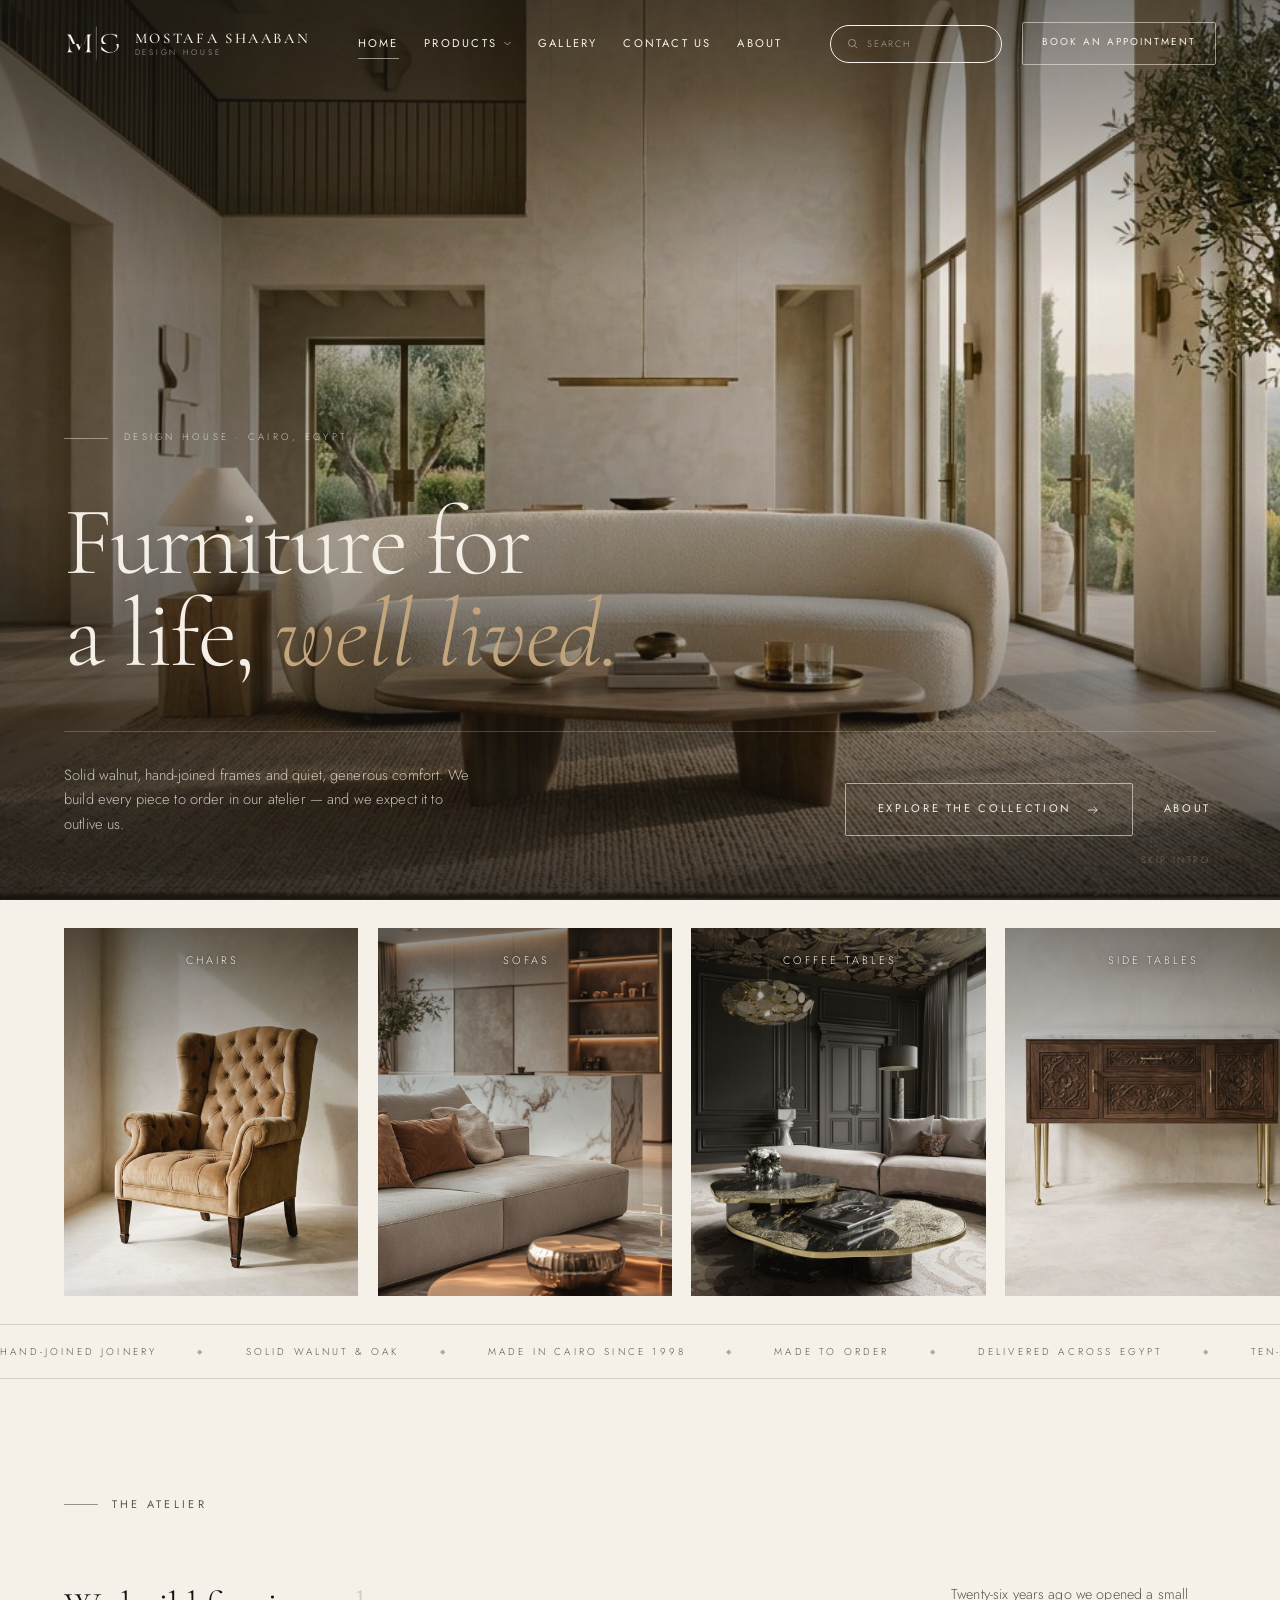
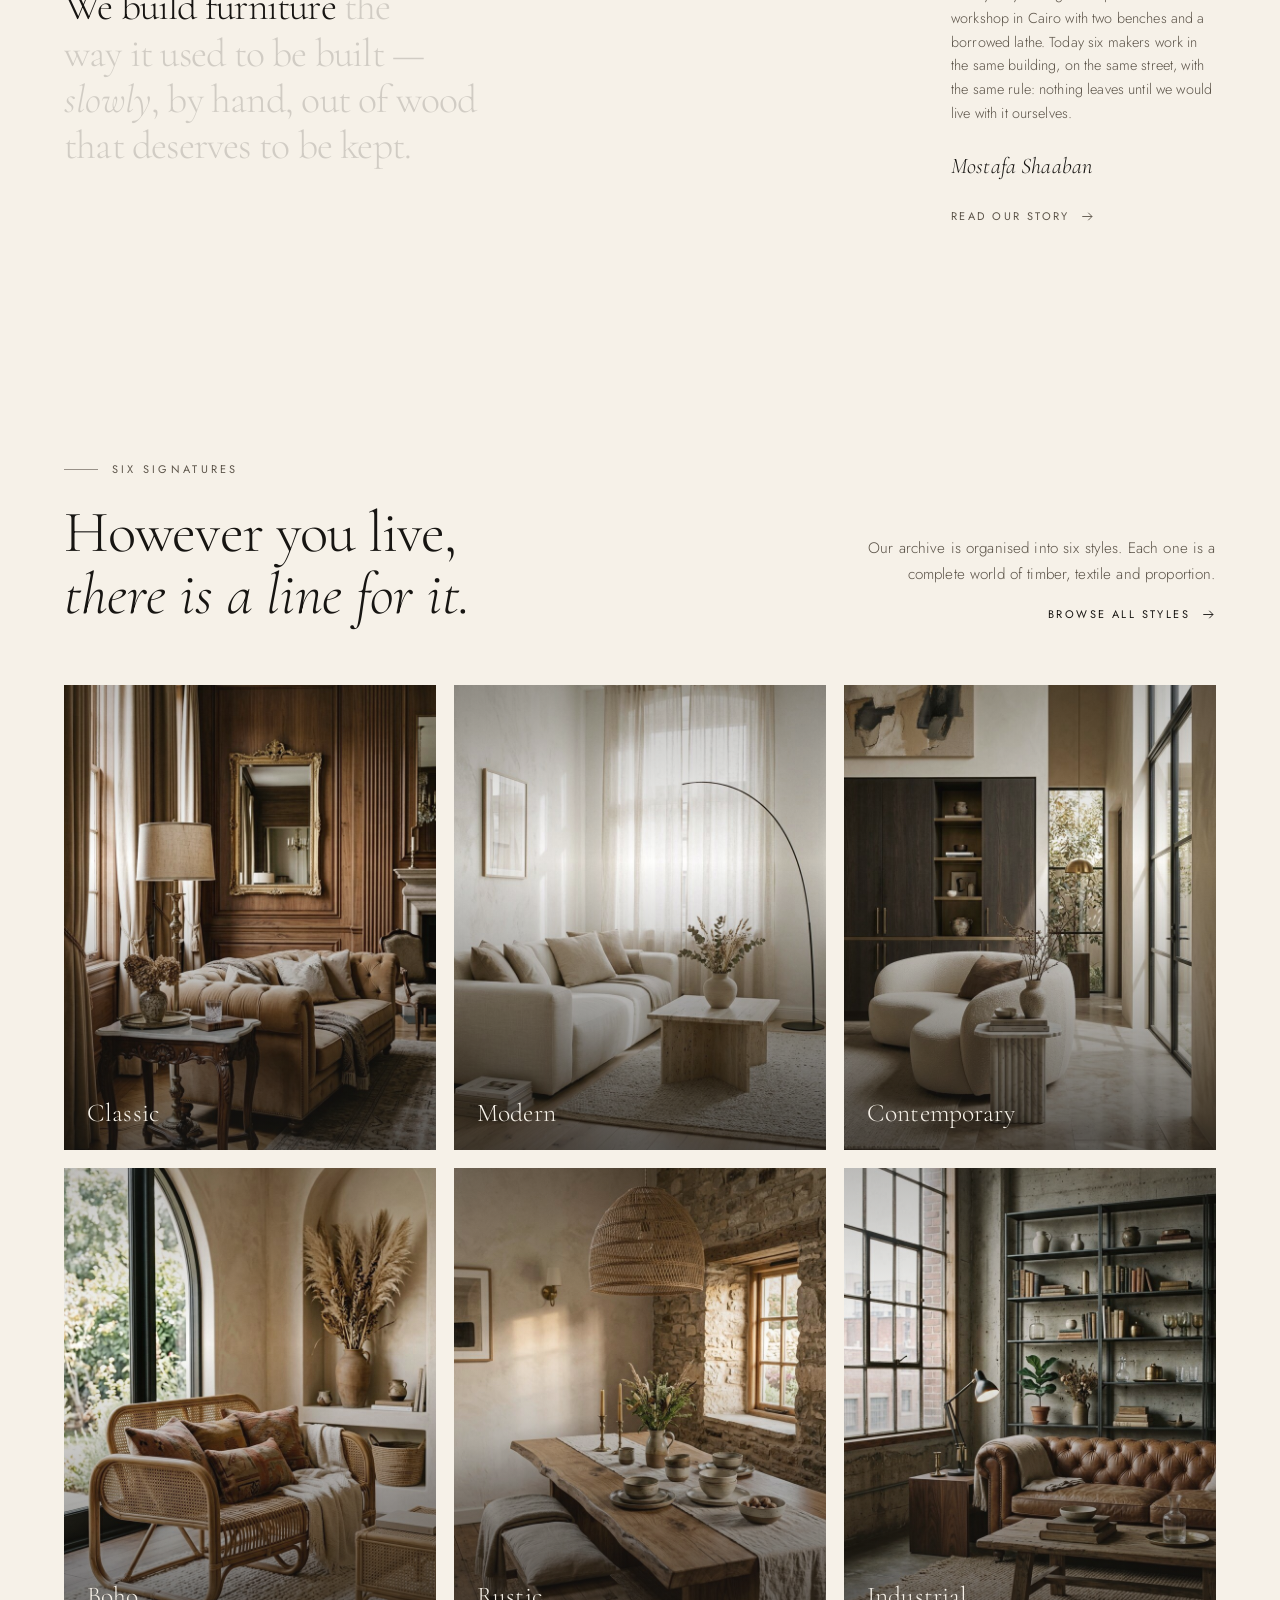
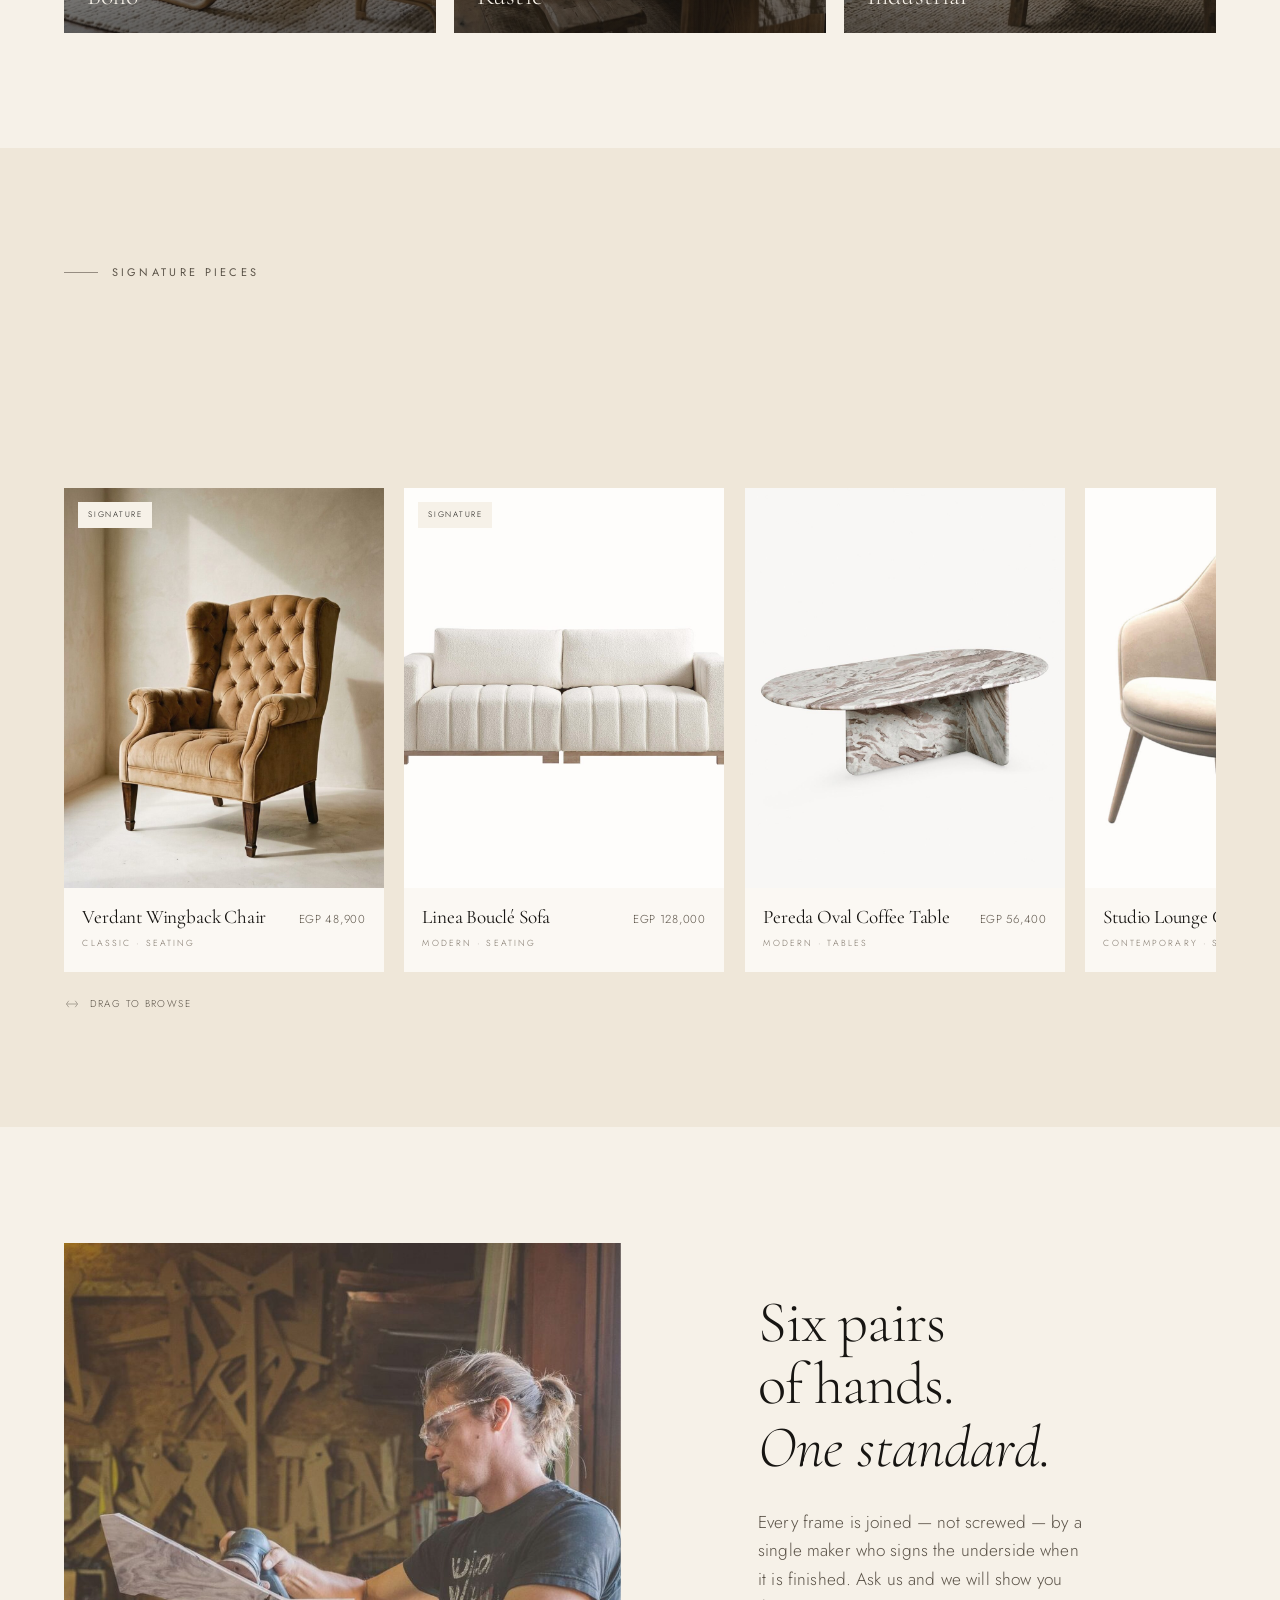
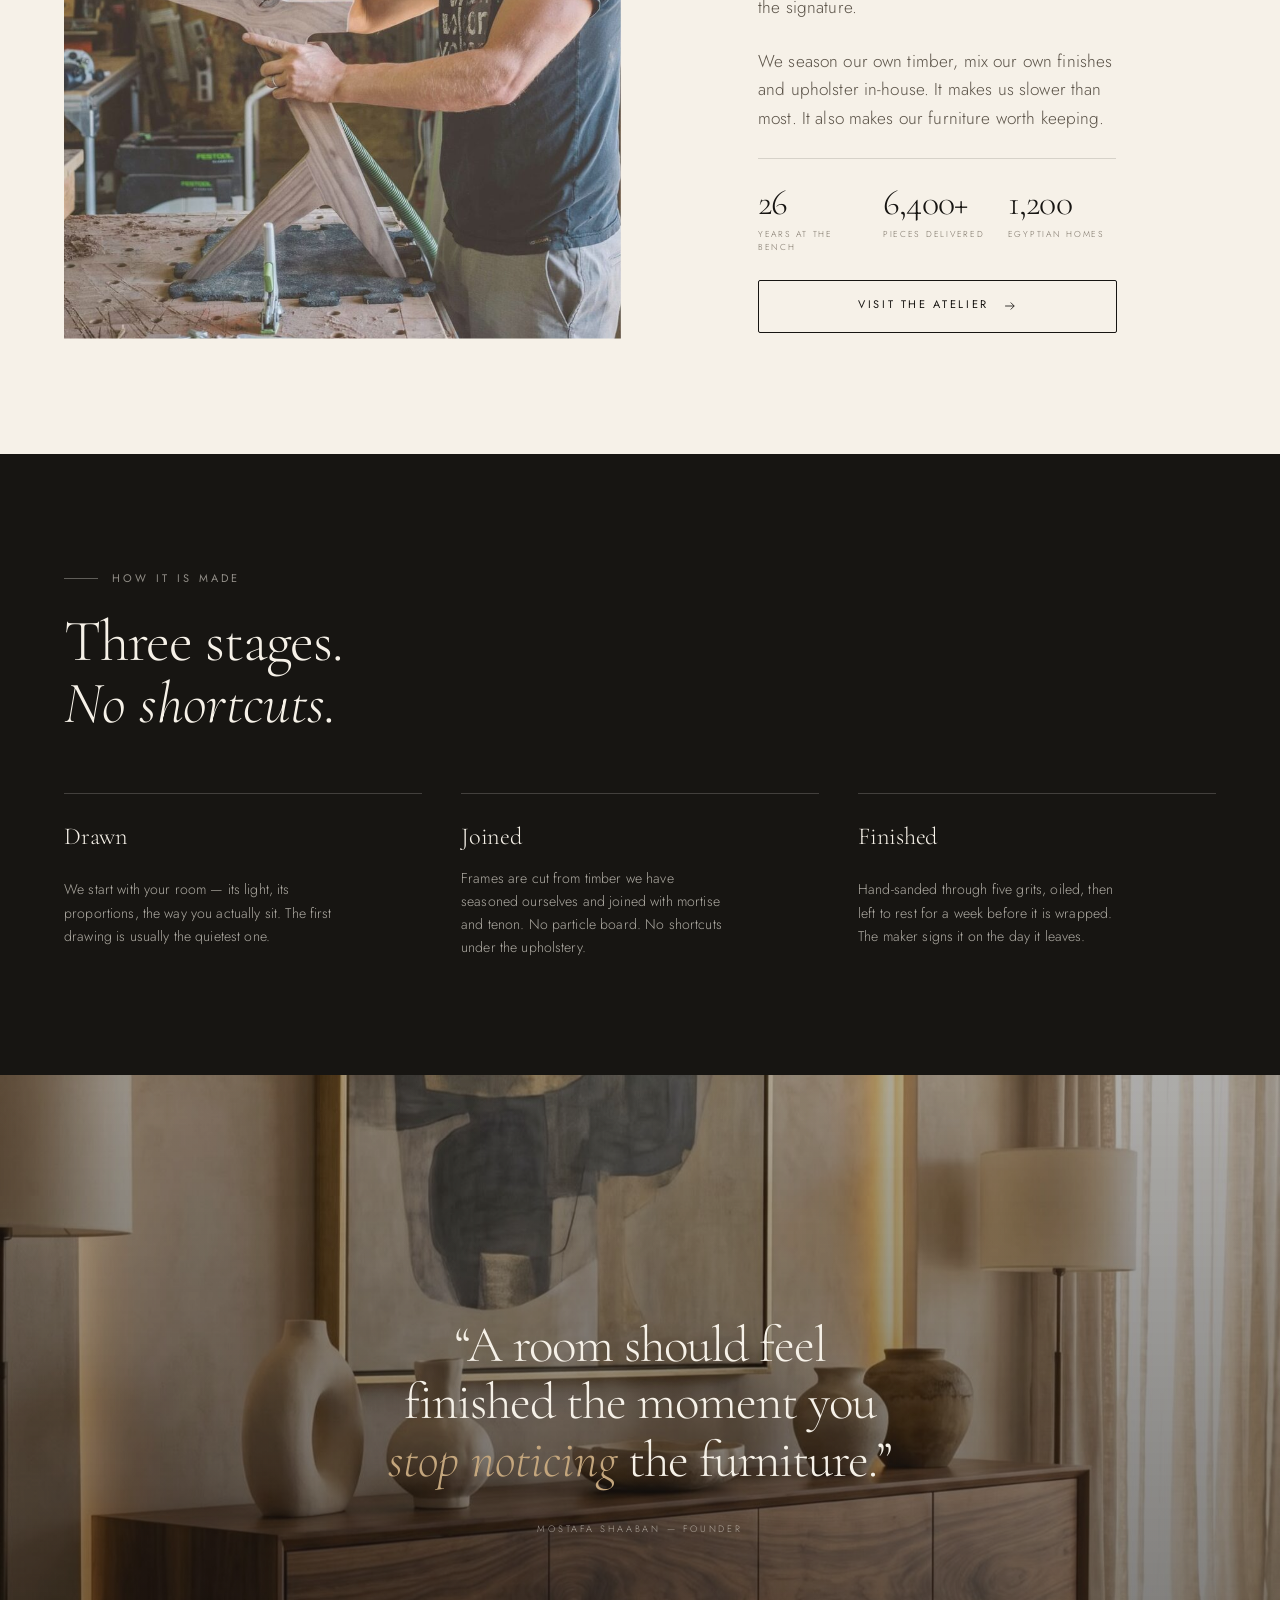
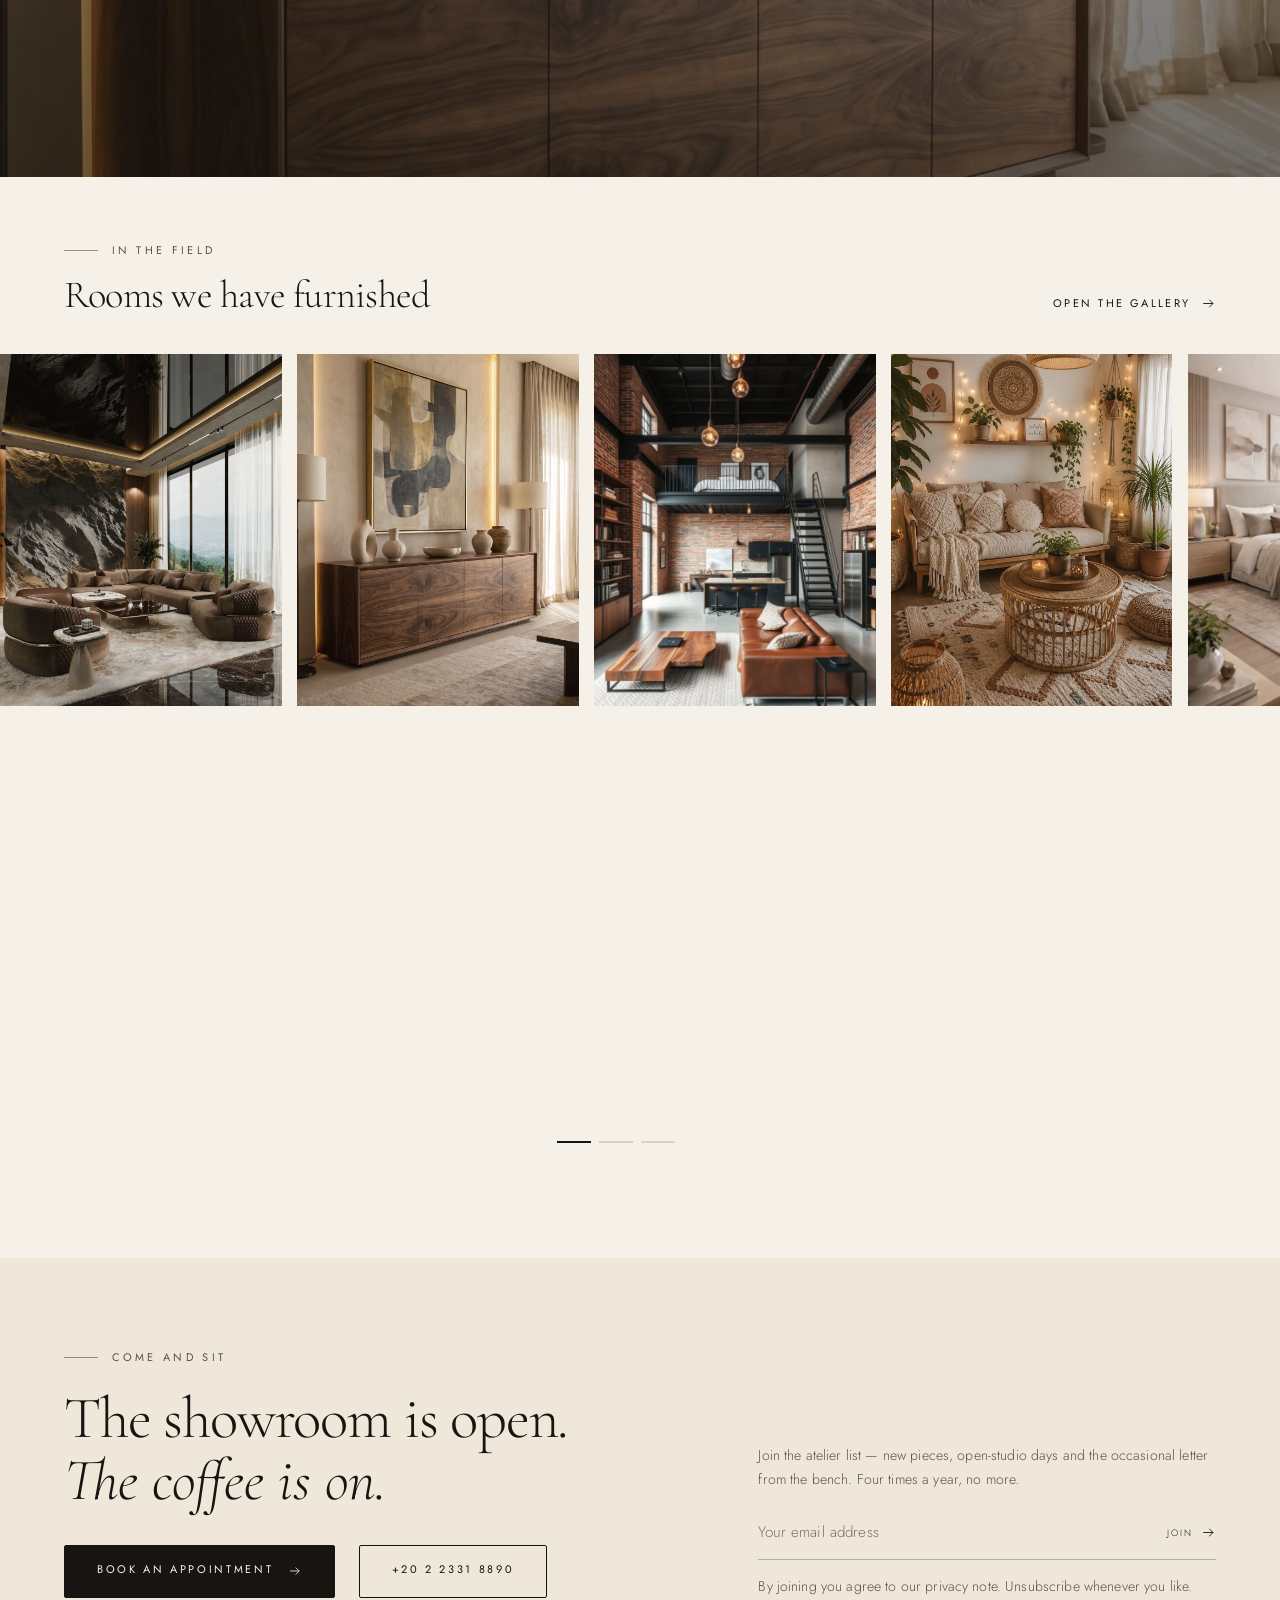
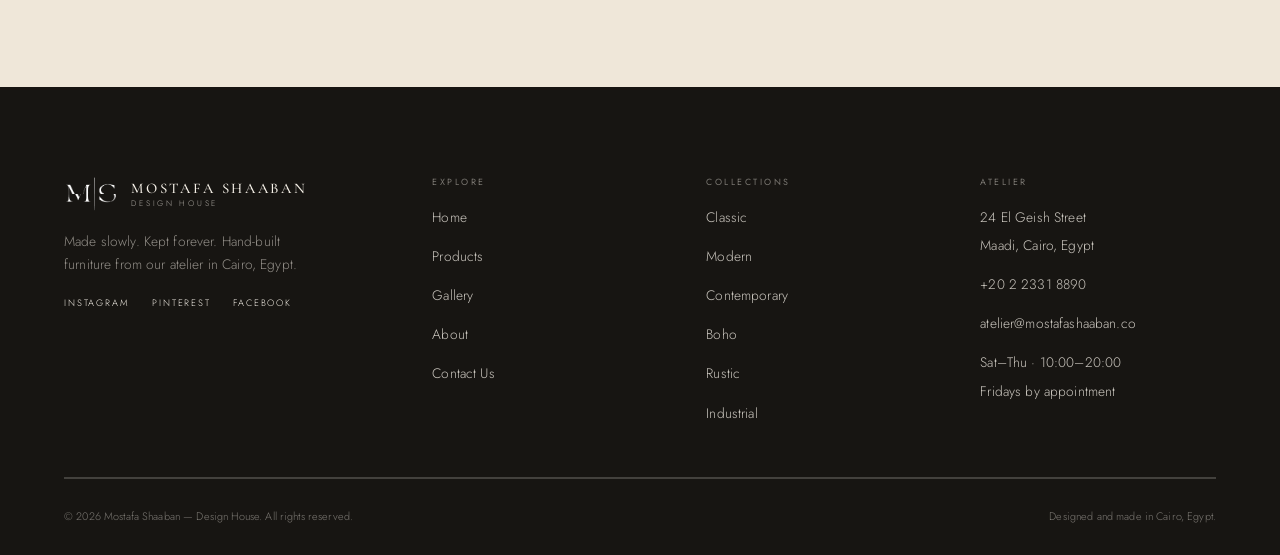
==== commit dba376f7: "Header search pill, category menu names, trimmed contact page - Removed the custom cursor - Replaced" ====
--- a/index.html
+++ b/index.html
@@ -71,65 +71,77 @@
           <div class="mega__col">
             <a class="mega__head" href="products.html">Chairs</a>
             <ul>
-            <li><a class="u-link" href="products.html">Verdant Wingback</a></li>
-            <li><a class="u-link" href="products.html">Cane Dining</a></li>
-            <li><a class="u-link" href="products.html">Studio Lounge</a></li>
+            <li><a class="u-link" href="products.html">VELORA</a></li>
+            <li><a class="u-link" href="products.html">CORVEN</a></li>
+            <li><a class="u-link" href="products.html">ELORA</a></li>
+            <li><a class="u-link" href="products.html">AVENOR</a></li>
+            <li><a class="u-link" href="products.html">MAROVA</a></li>
+            <li><a class="u-link" href="products.html">ORVANO</a></li>
+            <li><a class="u-link" href="products.html">MADERO</a></li>
+            <li><a class="u-link" href="products.html">MOREVA</a></li>
+            </ul>
+          </div>
+          <div class="mega__col">
+            <a class="mega__head" href="products.html">Sofas</a>
+            <ul>
+            <li><a class="u-link" href="products.html">BRAM</a></li>
+            <li><a class="u-link" href="products.html">REBA</a></li>
+            <li><a class="u-link" href="products.html">MERA</a></li>
+            <li><a class="u-link" href="products.html">KOVA</a></li>
+            <li><a class="u-link" href="products.html">LOIRE</a></li>
+            <li><a class="u-link" href="products.html">LENO</a></li>
+            <li><a class="u-link" href="products.html">BLOCE</a></li>
             </ul>
           </div>
           <div class="mega__col">
             <a class="mega__head" href="products.html">Coffee tables</a>
             <ul>
-            <li><a class="u-link" href="products.html">Pereda Oval</a></li>
-            <li><a class="u-link" href="products.html">Solstice Round</a></li>
-            <li><a class="u-link" href="products.html">Travertine Plinth</a></li>
+            <li><a class="u-link" href="products.html">OCTARO</a></li>
+            <li><a class="u-link" href="products.html">OVARO</a></li>
+            <li><a class="u-link" href="products.html">MAVRO</a></li>
+            <li><a class="u-link" href="products.html">OFFSET</a></li>
+            <li><a class="u-link" href="products.html">KURO</a></li>
+            <li><a class="u-link" href="products.html">ECLIPSE</a></li>
+            <li><a class="u-link" href="products.html">CASCADE</a></li>
             </ul>
           </div>
           <div class="mega__col">
-            <a class="mega__head" href="products.html">Side tables</a>
+            <a class="mega__head" href="products.html">Dining tables</a>
             <ul>
-            <li><a class="u-link" href="products.html">Bough Nesting</a></li>
-            <li><a class="u-link" href="products.html">Aurelia Carved</a></li>
-            <li><a class="u-link" href="products.html">Drift Side</a></li>
+            <li><a class="u-link" href="products.html">DORIAN</a></li>
+            <li><a class="u-link" href="products.html">CORBEL</a></li>
+            <li><a class="u-link" href="products.html">ROVE</a></li>
+            <li><a class="u-link" href="products.html">DOWEL</a></li>
+            <li><a class="u-link" href="products.html">HALDEN</a></li>
             </ul>
           </div>
           <div class="mega__col">
-            <a class="mega__head" href="products.html">Sofas</a>
+            <a class="mega__head" href="products.html">Consoles</a>
             <ul>
-            <li><a class="u-link" href="products.html">Línea Bouclé</a></li>
-            <li><a class="u-link" href="products.html">Forge Leather</a></li>
-            <li><a class="u-link" href="products.html">Sora Modular</a></li>
+            <li><a class="u-link" href="products.html">VERTUS</a></li>
+            <li><a class="u-link" href="products.html">KAEL</a></li>
+            <li><a class="u-link" href="products.html">ELBA</a></li>
+            <li><a class="u-link" href="products.html">VANE</a></li>
+            </ul>
+          </div>
+          <div class="mega__col">
+            <a class="mega__head" href="products.html">Nightstands</a>
+            <ul>
+            <li><a class="u-link" href="products.html">VESPER</a></li>
+            <li><a class="u-link" href="products.html">SOREN</a></li>
+            <li><a class="u-link" href="products.html">NOLAN</a></li>
+            <li><a class="u-link" href="products.html">TARO</a></li>
+            <li><a class="u-link" href="products.html">ORION</a></li>
+            <li><a class="u-link" href="products.html">TOVA</a></li>
+            <li><a class="u-link" href="products.html">AIDER</a></li>
+            <li><a class="u-link" href="products.html">RHEA</a></li>
             </ul>
           </div>
           <div class="mega__col">
             <a class="mega__head" href="products.html">Beds</a>
             <ul>
-            <li><a class="u-link" href="products.html">Mira Upholstered</a></li>
-            <li><a class="u-link" href="products.html">Linen Canopy</a></li>
-            <li><a class="u-link" href="products.html">Oak Plank</a></li>
-            </ul>
-          </div>
-          <div class="mega__col">
-            <a class="mega__head" href="products.html">Consoles</a>
-            <ul>
-            <li><a class="u-link" href="products.html">Atlas Walnut</a></li>
-            <li><a class="u-link" href="products.html">Meridian Buffet</a></li>
-            <li><a class="u-link" href="products.html">Girih Inlay</a></li>
-            </ul>
-          </div>
-          <div class="mega__col">
-            <a class="mega__head" href="products.html">Night stands</a>
-            <ul>
-            <li><a class="u-link" href="products.html">Twin Bedside</a></li>
-            <li><a class="u-link" href="products.html">Bulbous Night</a></li>
-            <li><a class="u-link" href="products.html">Ash Bedside</a></li>
-            </ul>
-          </div>
-          <div class="mega__col">
-            <a class="mega__head" href="products.html">TV units</a>
-            <ul>
-            <li><a class="u-link" href="products.html">Long Low Media</a></li>
-            <li><a class="u-link" href="products.html">Slatted Wall</a></li>
-            <li><a class="u-link" href="products.html">Floating Walnut</a></li>
+            <li><a class="u-link" href="products.html">AUREN</a></li>
+            <li><a class="u-link" href="products.html">ORVESSA</a></li>
             </ul>
           </div>
           </div>
@@ -143,9 +155,11 @@
   </nav>
 
   <div class="header__actions">
-    <button class="icon-btn" type="button" data-search-open aria-label="Search the atelier (press Control K)">
-      <svg viewBox="0 0 24 24" fill="none" stroke="currentColor" stroke-width="1.2" aria-hidden="true"><circle cx="11" cy="11" r="6.5"/><path d="M16 16l4.5 4.5"/></svg>
-    </button>
+    <div class="header__search" data-search-pill>
+      <svg class="header__search__icon" viewBox="0 0 24 24" fill="none" stroke="currentColor" stroke-width="1.2" aria-hidden="true"><circle cx="11" cy="11" r="6.5"/><path d="M16 16l4.5 4.5"/></svg>
+      <input class="header__search__input" id="site-search-input" type="search" placeholder="Search" aria-label="Search pieces, styles and pages" autocomplete="off" role="combobox" aria-expanded="false" aria-controls="site-search-pop">
+      <div class="search-pop" id="site-search-pop" data-search-pop hidden></div>
+    </div>
     <a class="btn btn--outline btn--sm" href="contact.html"><span>Book an appointment</span></a>
     <button class="burger" type="button" aria-label="Open menu" aria-expanded="false" aria-controls="mobile-menu">
       <span></span><span></span>
@@ -164,13 +178,12 @@
 
           <li><a href="products.html">All pieces</a></li>
           <li><a href="products.html">Chairs</a></li>
+          <li><a href="products.html">Sofas</a></li>
           <li><a href="products.html">Coffee tables</a></li>
-          <li><a href="products.html">Side tables</a></li>
-          <li><a href="products.html">Sofas</a></li>
+          <li><a href="products.html">Dining tables</a></li>
+          <li><a href="products.html">Consoles</a></li>
+          <li><a href="products.html">Nightstands</a></li>
           <li><a href="products.html">Beds</a></li>
-          <li><a href="products.html">Consoles</a></li>
-          <li><a href="products.html">Night stands</a></li>
-          <li><a href="products.html">TV units</a></li>
         </ul></div></div>
     </li>
     <li class="mobile-menu__item"><a class="mobile-menu__link" href="gallery.html">Gallery</a></li>
@@ -580,7 +593,6 @@
         </ul>
       </div>
     </div>
-    <div class="footer__wordmark" aria-hidden="true">MOSTAFA SHAABAN</div>
     <div class="footer__bottom">
       <span>© <span data-year>2026</span> Mostafa Shaaban — Design House. All rights reserved.</span>
       <span>Designed and made in Cairo, Egypt.</span>
--- a/assets/css/main.css
+++ b/assets/css/main.css
@@ -2827,3 +2827,167 @@
   background: linear-gradient(180deg, rgba(20, 17, 13, 0.55) 0%, rgba(20, 17, 13, 0.16) 44%, rgba(20, 17, 13, 0) 64%);
 }
 .cat-card__label { text-shadow: 0 1px 12px rgba(18, 15, 12, 0.55), 0 0 2px rgba(18, 15, 12, 0.4); }
+
+/* ---------- 50. Header search pill ---------- */
+.header__actions { gap: 0.7rem; }
+.header__search {
+  position: relative;
+  display: flex;
+  align-items: center;
+  gap: 0.5rem;
+  height: 38px;
+  width: clamp(150px, 13.5vw, 214px);
+  padding: 0 0.95rem;
+  border: 1px solid currentColor;
+  border-radius: 999px;
+  color: inherit;
+  transition: width 0.45s var(--ease), background-color 0.3s var(--ease),
+    border-color 0.3s var(--ease), color 0.3s var(--ease), box-shadow 0.3s var(--ease);
+}
+.header__search__icon { width: 13px; height: 13px; flex: none; opacity: 0.72; }
+.header__search__input {
+  flex: 1;
+  min-width: 0;
+  border: 0;
+  background: transparent;
+  color: inherit;
+  font-family: var(--font-sans);
+  font-size: 0.58rem;
+  letter-spacing: 0.2em;
+  text-transform: uppercase;
+  padding: 0;
+}
+.header__search__input::placeholder {
+  color: currentColor;
+  opacity: 0.6;
+  letter-spacing: 0.2em;
+  text-transform: uppercase;
+}
+.header__search__input:focus { outline: none; }
+.header__search__input::-webkit-search-cancel-button { -webkit-appearance: none; display: none; }
+.header__search:focus-within {
+  width: clamp(200px, 18vw, 268px);
+  background: var(--paper);
+  color: var(--ink);
+  border-color: var(--line);
+  box-shadow: 0 20px 44px -32px rgba(23, 21, 18, 0.55);
+}
+
+/* results panel */
+.search-pop {
+  position: absolute;
+  top: calc(100% + 14px);
+  right: 0;
+  width: 384px;
+  padding: 0.45rem;
+  display: grid;
+  gap: 2px;
+  background: var(--paper);
+  color: var(--ink);
+  border: 1px solid var(--line);
+  box-shadow: 0 34px 70px -40px rgba(23, 21, 18, 0.55);
+  z-index: 150;
+  text-align: left;
+}
+.search-pop[hidden] { display: none; }
+.sp-result {
+  display: flex;
+  align-items: center;
+  gap: 0.8rem;
+  padding: 0.5rem 0.55rem;
+  border-radius: 2px;
+  text-transform: none;
+  letter-spacing: normal;
+}
+.sp-result:hover, .sp-result.is-active { background: rgba(23, 21, 18, 0.055); }
+.sp-result__thumb {
+  width: 34px;
+  height: 42px;
+  flex: none;
+  overflow: hidden;
+  background: var(--paper-2);
+}
+.sp-result__thumb img { width: 100%; height: 100%; object-fit: cover; }
+.sp-result__thumb--icon { display: grid; place-items: center; color: var(--ink-mute); }
+.sp-result__thumb--icon svg { width: 14px; height: 14px; }
+.sp-result__text { display: grid; gap: 0.18rem; min-width: 0; flex: 1; }
+.sp-result__name {
+  font-size: 0.78rem;
+  letter-spacing: 0.01em;
+  color: var(--ink);
+  white-space: nowrap;
+  overflow: hidden;
+  text-overflow: ellipsis;
+}
+.sp-result__name mark { background: transparent; color: var(--brass); }
+.sp-result__meta {
+  font-size: 0.52rem;
+  letter-spacing: 0.18em;
+  text-transform: uppercase;
+  color: var(--ink-mute);
+}
+.sp-result__price {
+  flex: none;
+  font-size: 0.62rem;
+  letter-spacing: 0.06em;
+  color: var(--ink-soft);
+}
+.sp-all {
+  display: flex;
+  align-items: center;
+  justify-content: space-between;
+  gap: 0.5rem;
+  margin-top: 0.3rem;
+  padding: 0.72rem 0.6rem 0.45rem;
+  border-top: 1px solid var(--line);
+  font-size: 0.55rem;
+  letter-spacing: 0.2em;
+  text-transform: uppercase;
+  color: var(--ink-soft);
+}
+.sp-all:hover { color: var(--ink); }
+.sp-all svg { width: 13px; height: 13px; }
+.sp-empty {
+  padding: 0.9rem 0.7rem;
+  font-size: 0.76rem;
+  line-height: 1.55;
+  color: var(--ink-soft);
+}
+.sp-empty a { color: var(--ink); text-decoration: underline; text-underline-offset: 3px; }
+
+@media (max-width: 1024px) {
+  .header__search {
+    width: 40px;
+    height: 40px;
+    padding: 0;
+    justify-content: center;
+    border-radius: 50%;
+  }
+  .header__search__input, .search-pop { display: none !important; }
+}
+
+/* ---------- 51. Mega column rhythm ---------- */
+.mega__col li { line-height: 0; }
+.mega__col li a { line-height: 1.4; }
+
+/* ---------- 52. Contact aside (email only) ---------- */
+.contact-aside {
+  align-self: start;
+  position: sticky;
+  top: calc(var(--header-h) + 2rem);
+}
+.contact-block a { font-size: 1.02rem; }
+@media (max-width: 1024px) {
+  .contact-aside { position: static; top: auto; }
+}
+
+/* ---------- 53. Contact email size + mobile search icon ---------- */
+.contact-block a {
+  font-family: var(--font-display);
+  font-size: clamp(1.05rem, 1.5vw, 1.32rem);
+  letter-spacing: 0.005em;
+}
+@media (max-width: 1024px) {
+  .header__search { border-color: transparent; }
+  .contact-block a { font-size: 1.15rem; }
+}
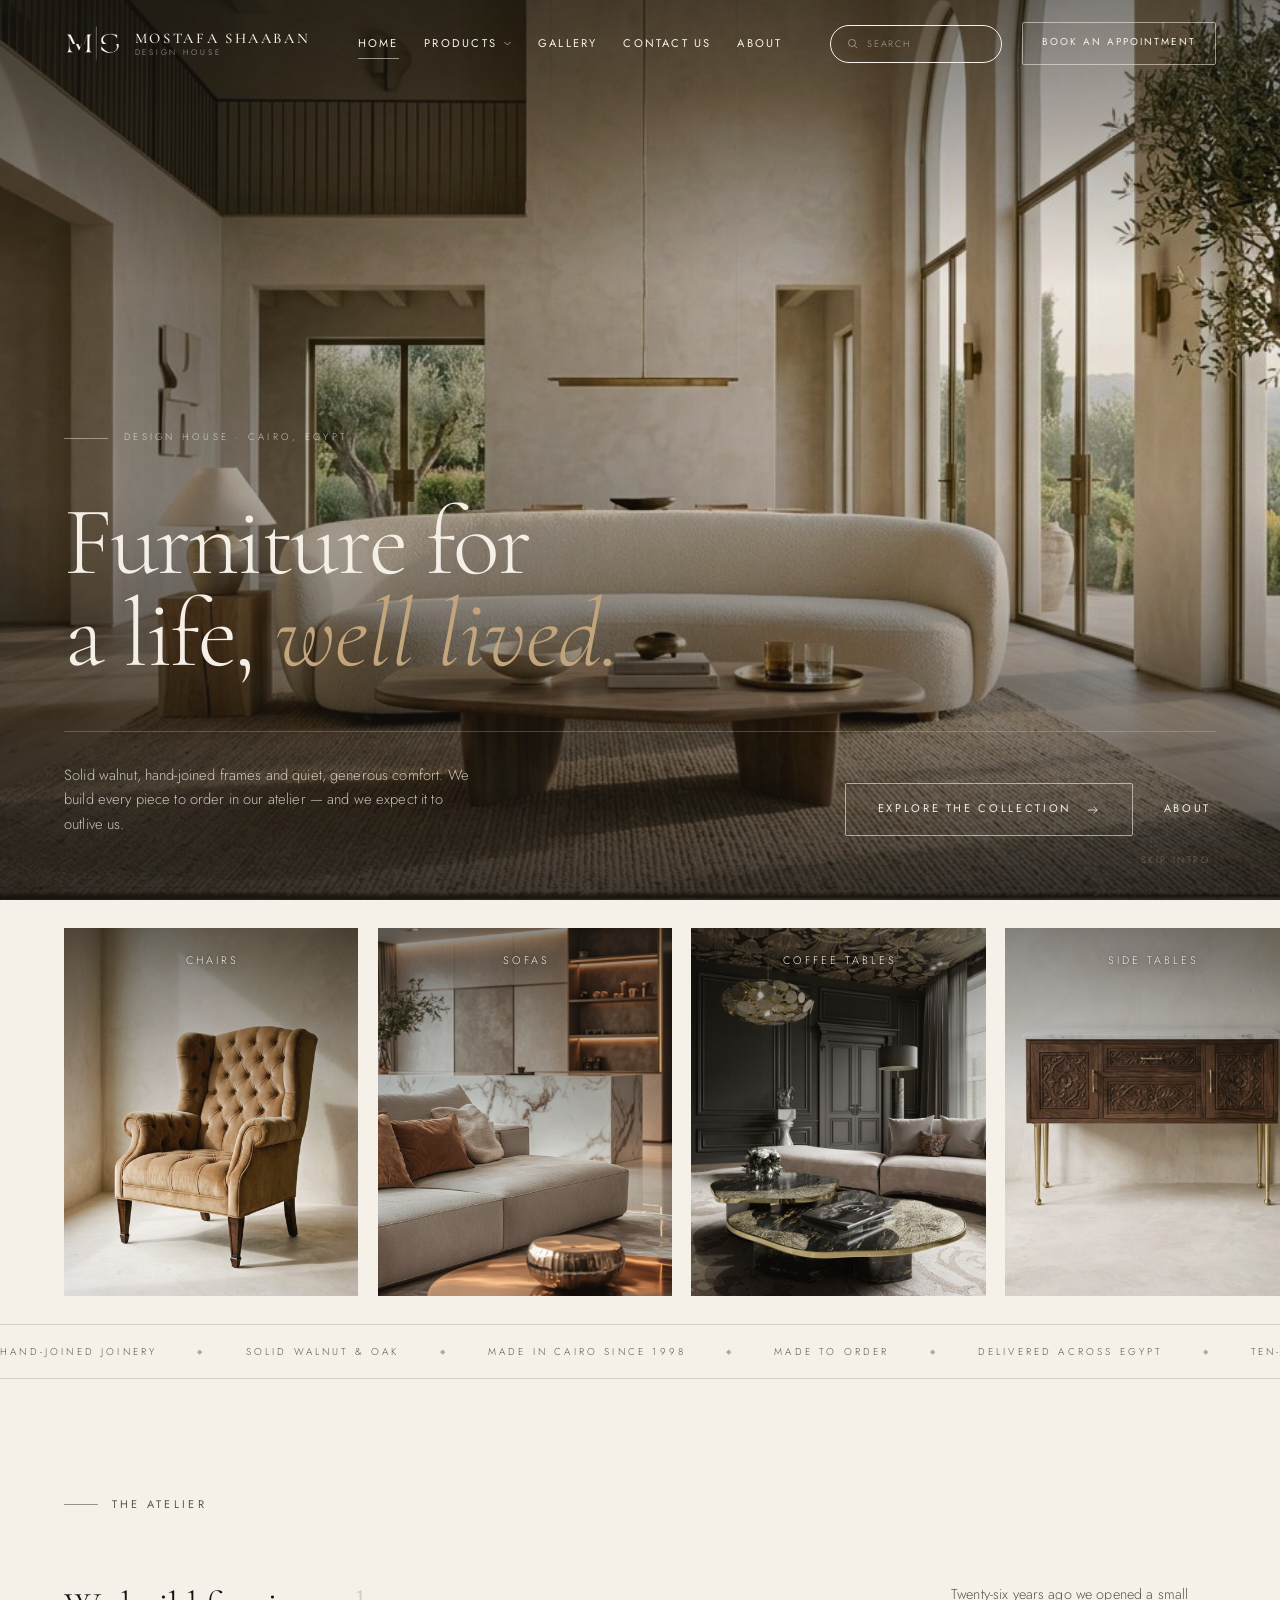
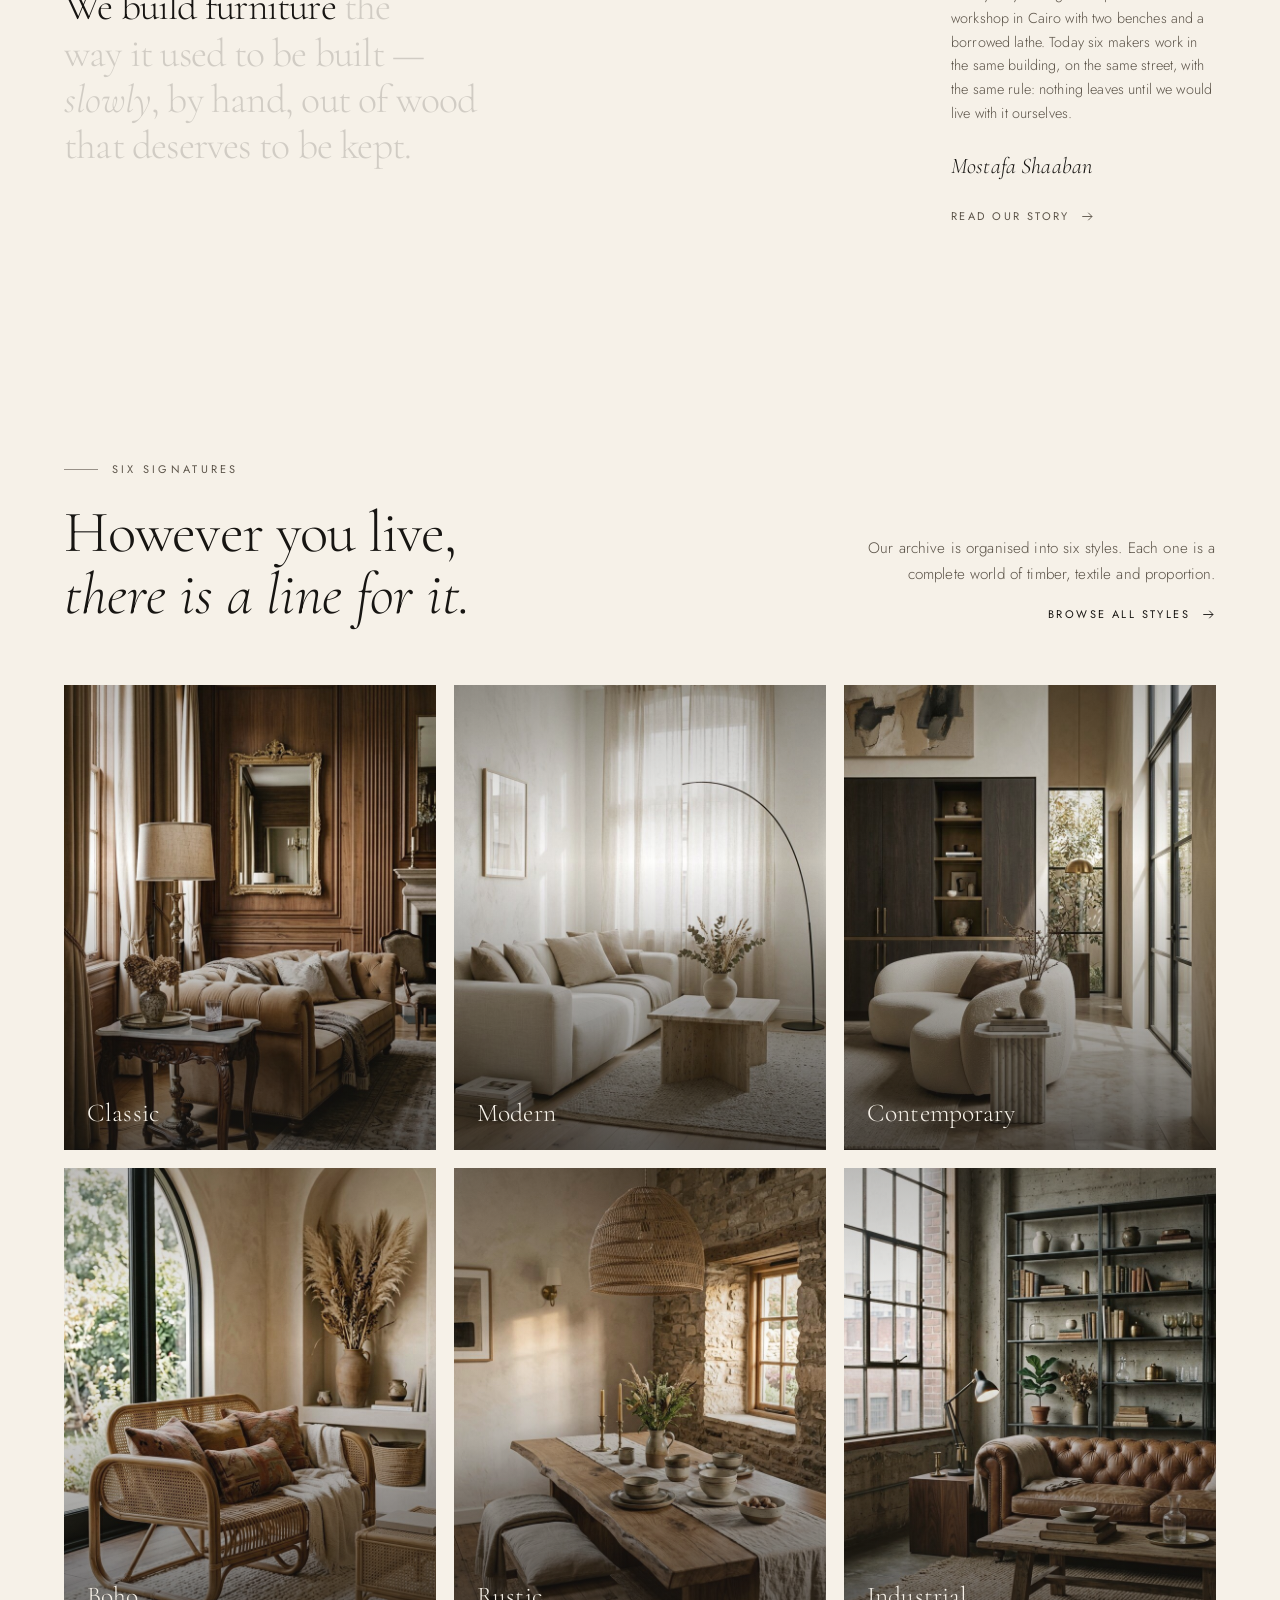
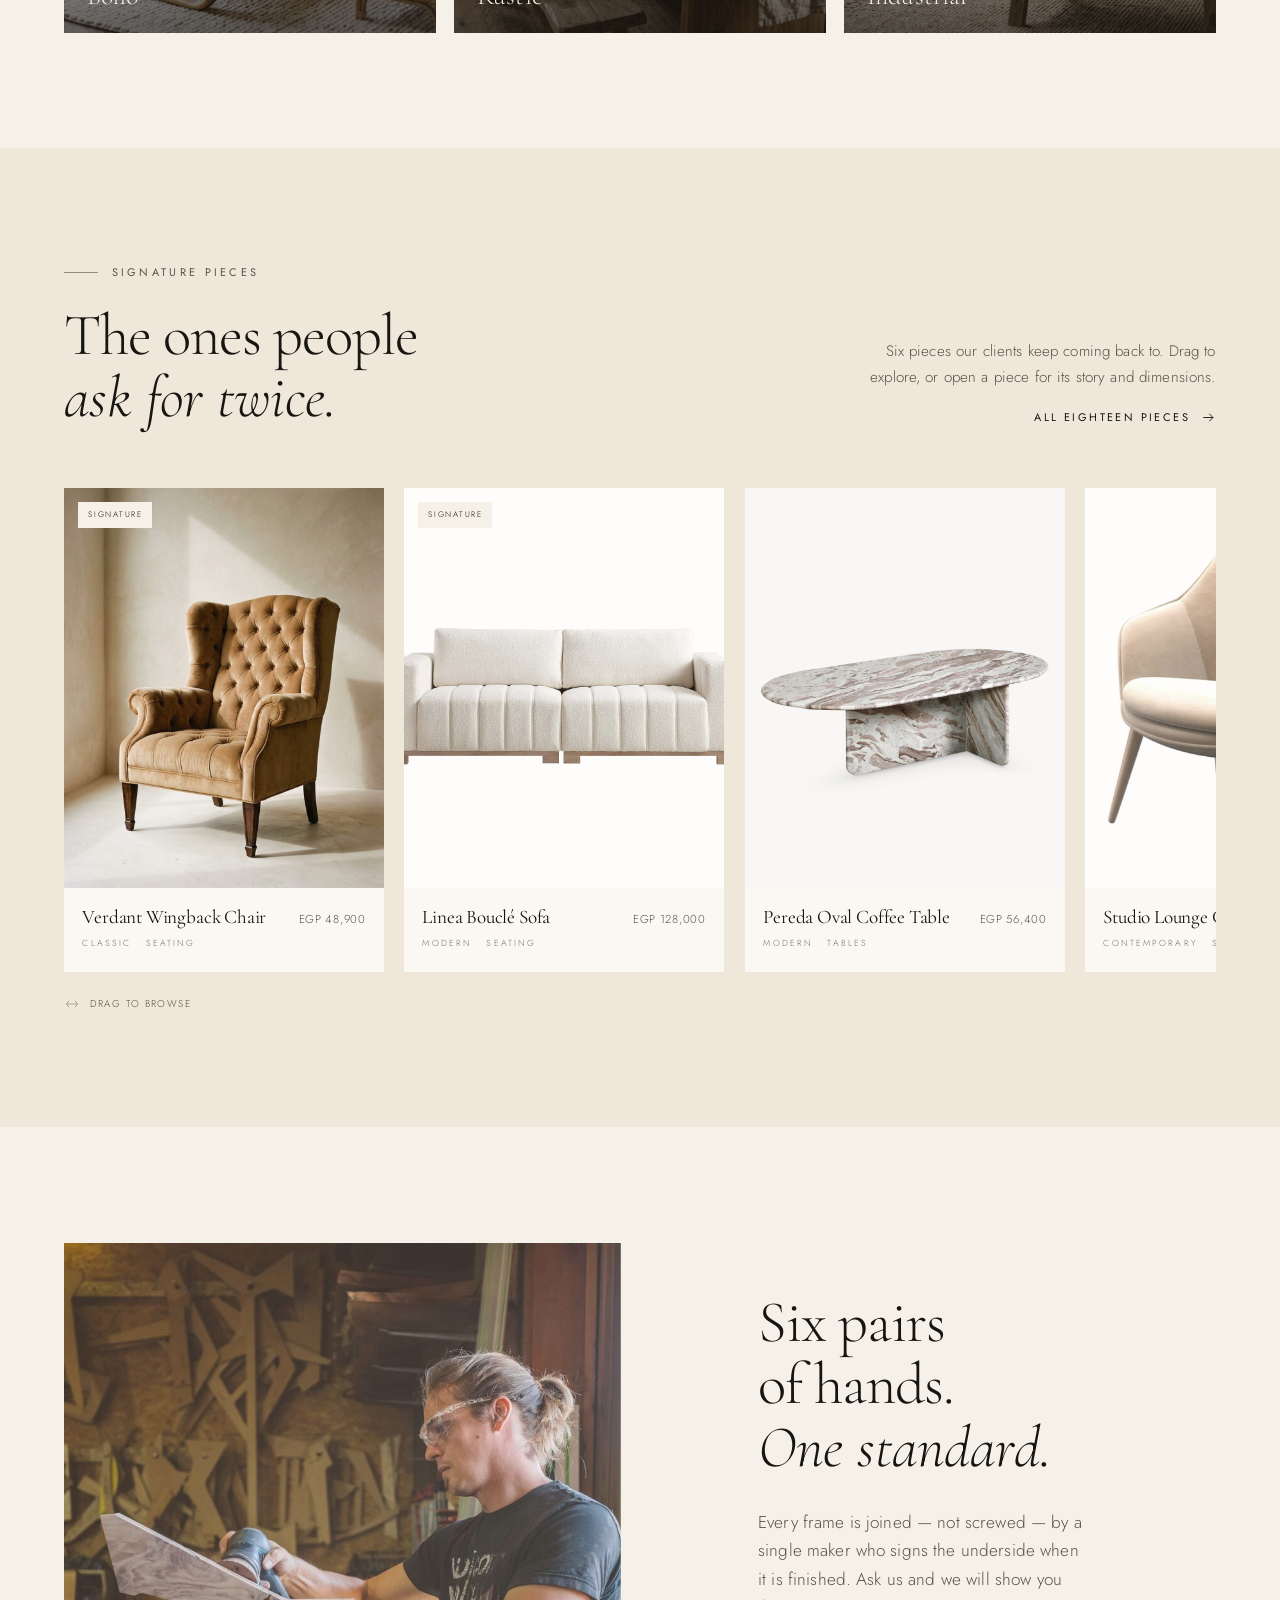
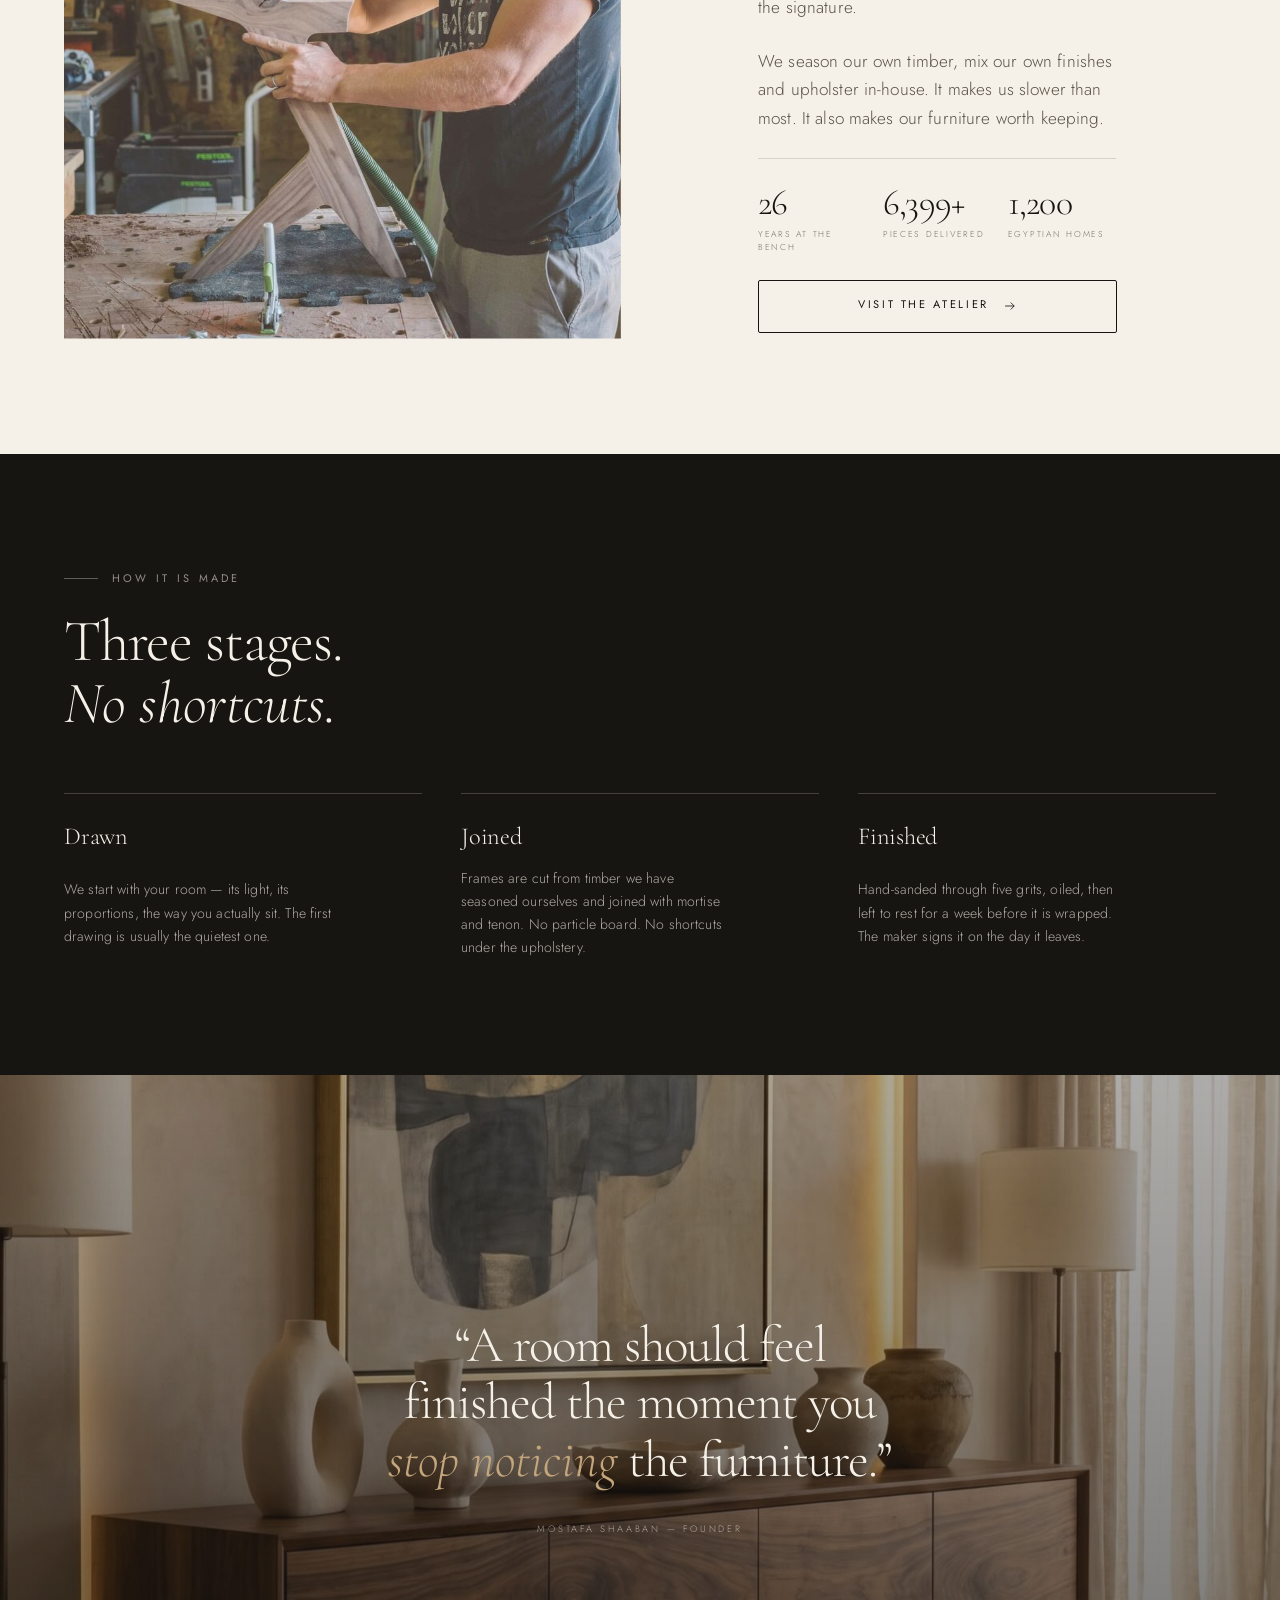
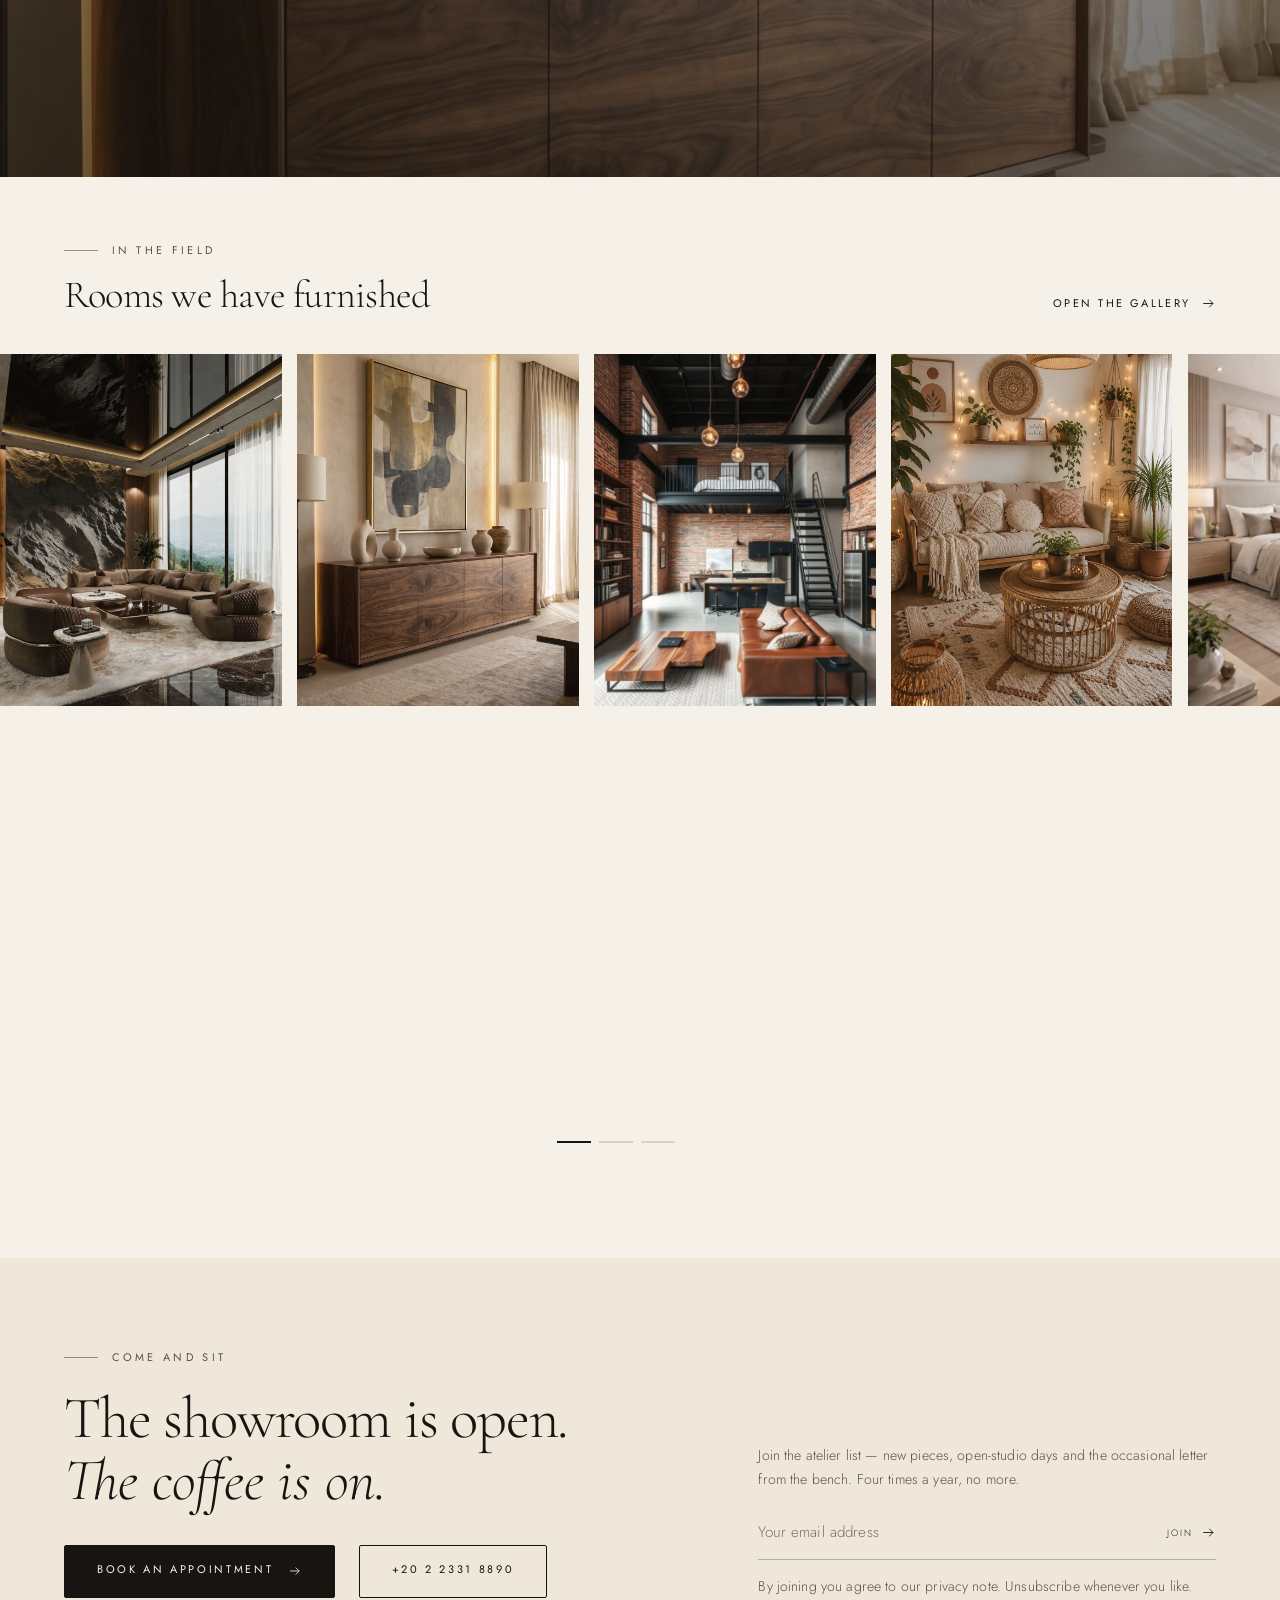
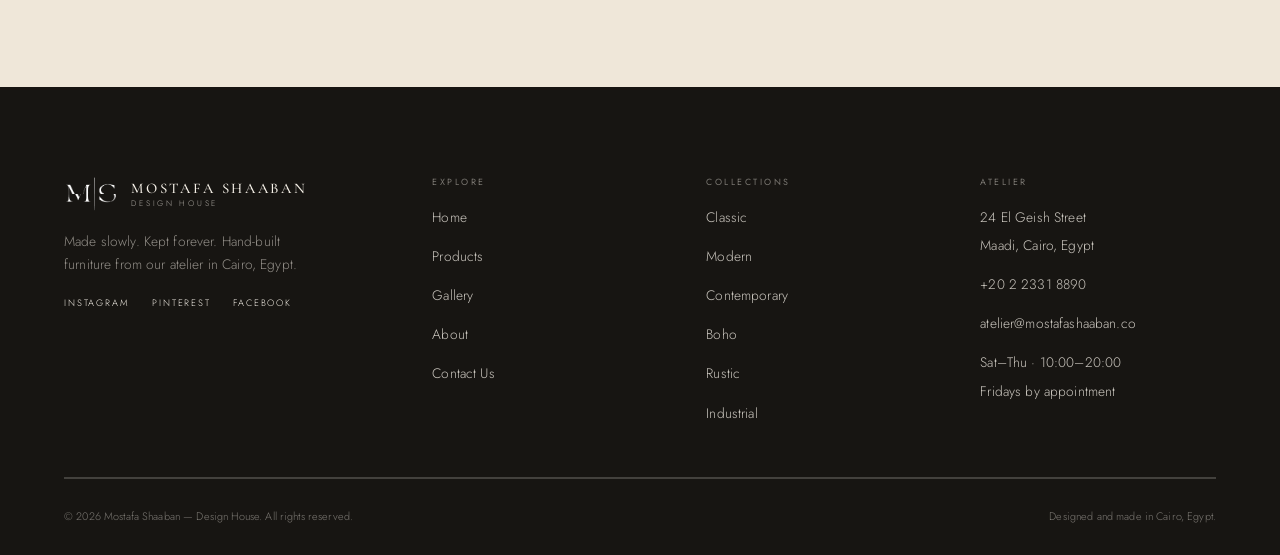
==== commit 76f9dce0: "Version local CSS/JS URLs and harden the search pill markup The deployed page was served with an old" ====
--- a/index.html
+++ b/index.html
@@ -10,8 +10,8 @@
 <meta property="og:image" content="assets/img/og-cover.jpg">
 <meta name="theme-color" content="#f6f1e8">
 <link rel="icon" href="assets/img/favicon.svg" type="image/svg+xml">
-<link rel="stylesheet" href="assets/css/fonts.css">
-<link rel="stylesheet" href="assets/css/main.css">
+<link rel="stylesheet" href="assets/css/fonts.css?v=20261124b">
+<link rel="stylesheet" href="assets/css/main.css?v=20261124b">
 <noscript><style>
 .intro{display:none!important}
 .hero__line>span{transform:none}
@@ -156,8 +156,8 @@
 
   <div class="header__actions">
     <div class="header__search" data-search-pill>
-      <svg class="header__search__icon" viewBox="0 0 24 24" fill="none" stroke="currentColor" stroke-width="1.2" aria-hidden="true"><circle cx="11" cy="11" r="6.5"/><path d="M16 16l4.5 4.5"/></svg>
-      <input class="header__search__input" id="site-search-input" type="search" placeholder="Search" aria-label="Search pieces, styles and pages" autocomplete="off" role="combobox" aria-expanded="false" aria-controls="site-search-pop">
+      <svg class="header__search__icon" width="13" height="13" viewBox="0 0 24 24" fill="none" stroke="currentColor" stroke-width="1.2" aria-hidden="true"><circle cx="11" cy="11" r="6.5"/><path d="M16 16l4.5 4.5"/></svg>
+      <input class="header__search__input" id="site-search-input" type="search" size="10" placeholder="Search" aria-label="Search pieces, styles and pages" autocomplete="off" role="combobox" aria-expanded="false" aria-controls="site-search-pop">
       <div class="search-pop" id="site-search-pop" data-search-pop hidden></div>
     </div>
     <a class="btn btn--outline btn--sm" href="contact.html"><span>Book an appointment</span></a>
@@ -602,8 +602,8 @@
 
 <div class="modal" id="quick-view" hidden></div>
 
-<script src="assets/js/data.js"></script>
-<script src="assets/js/main.js"></script>
+<script src="assets/js/data.js?v=20261124b"></script>
+<script src="assets/js/main.js?v=20261124b"></script>
 <script>
   (function () {
     var track = document.getElementById("featured-track");
